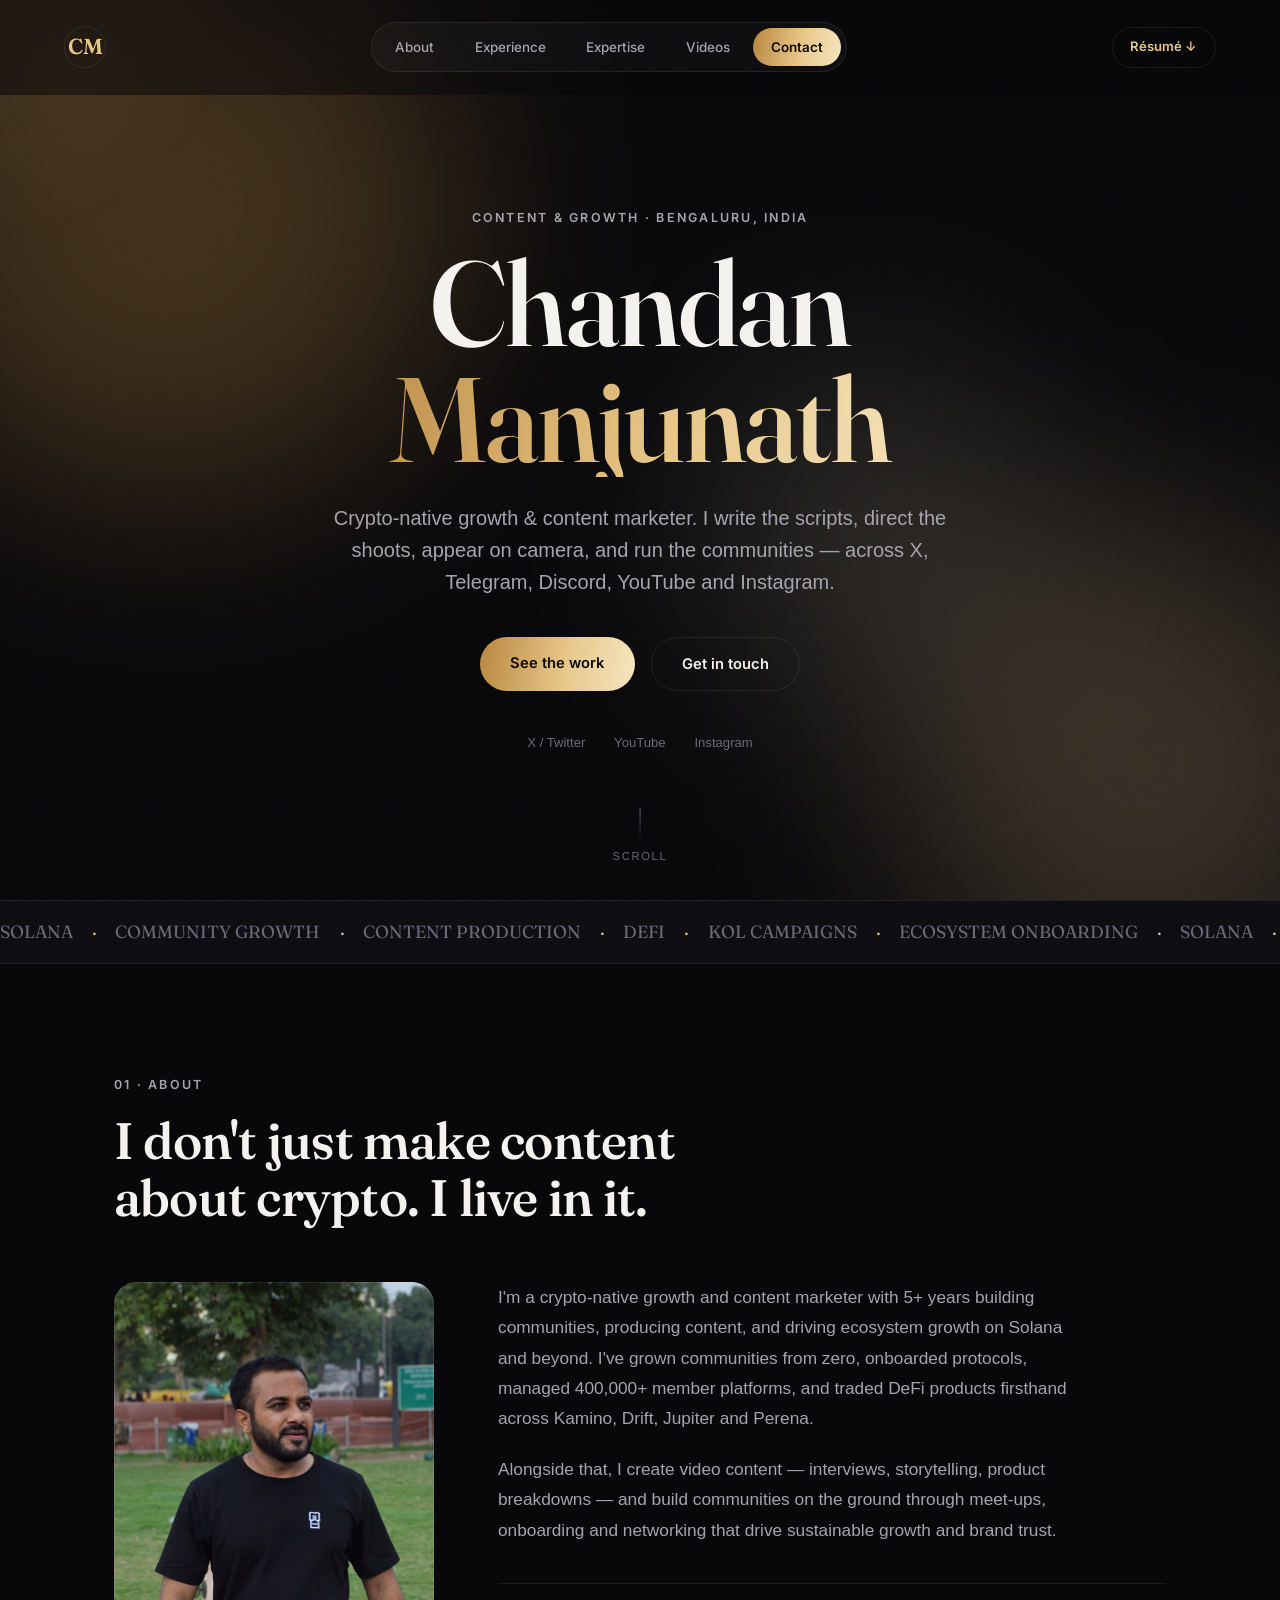
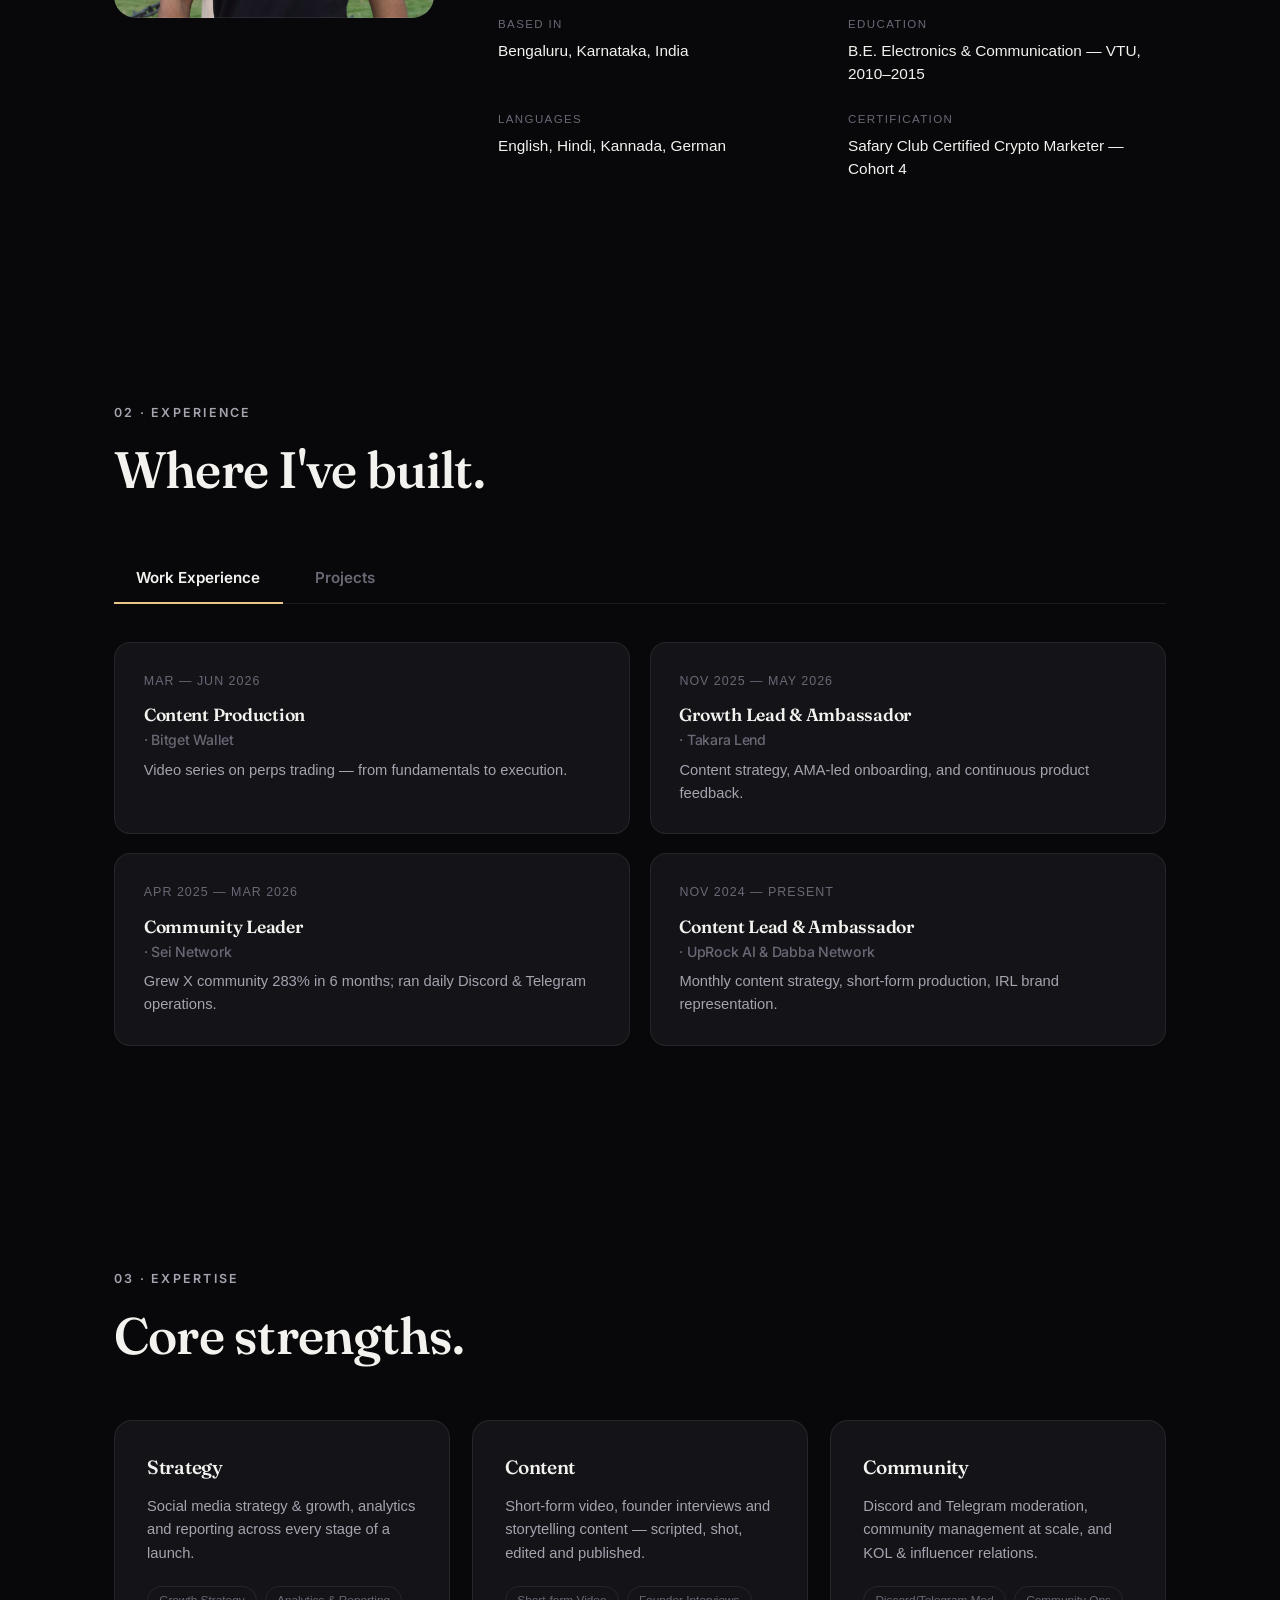
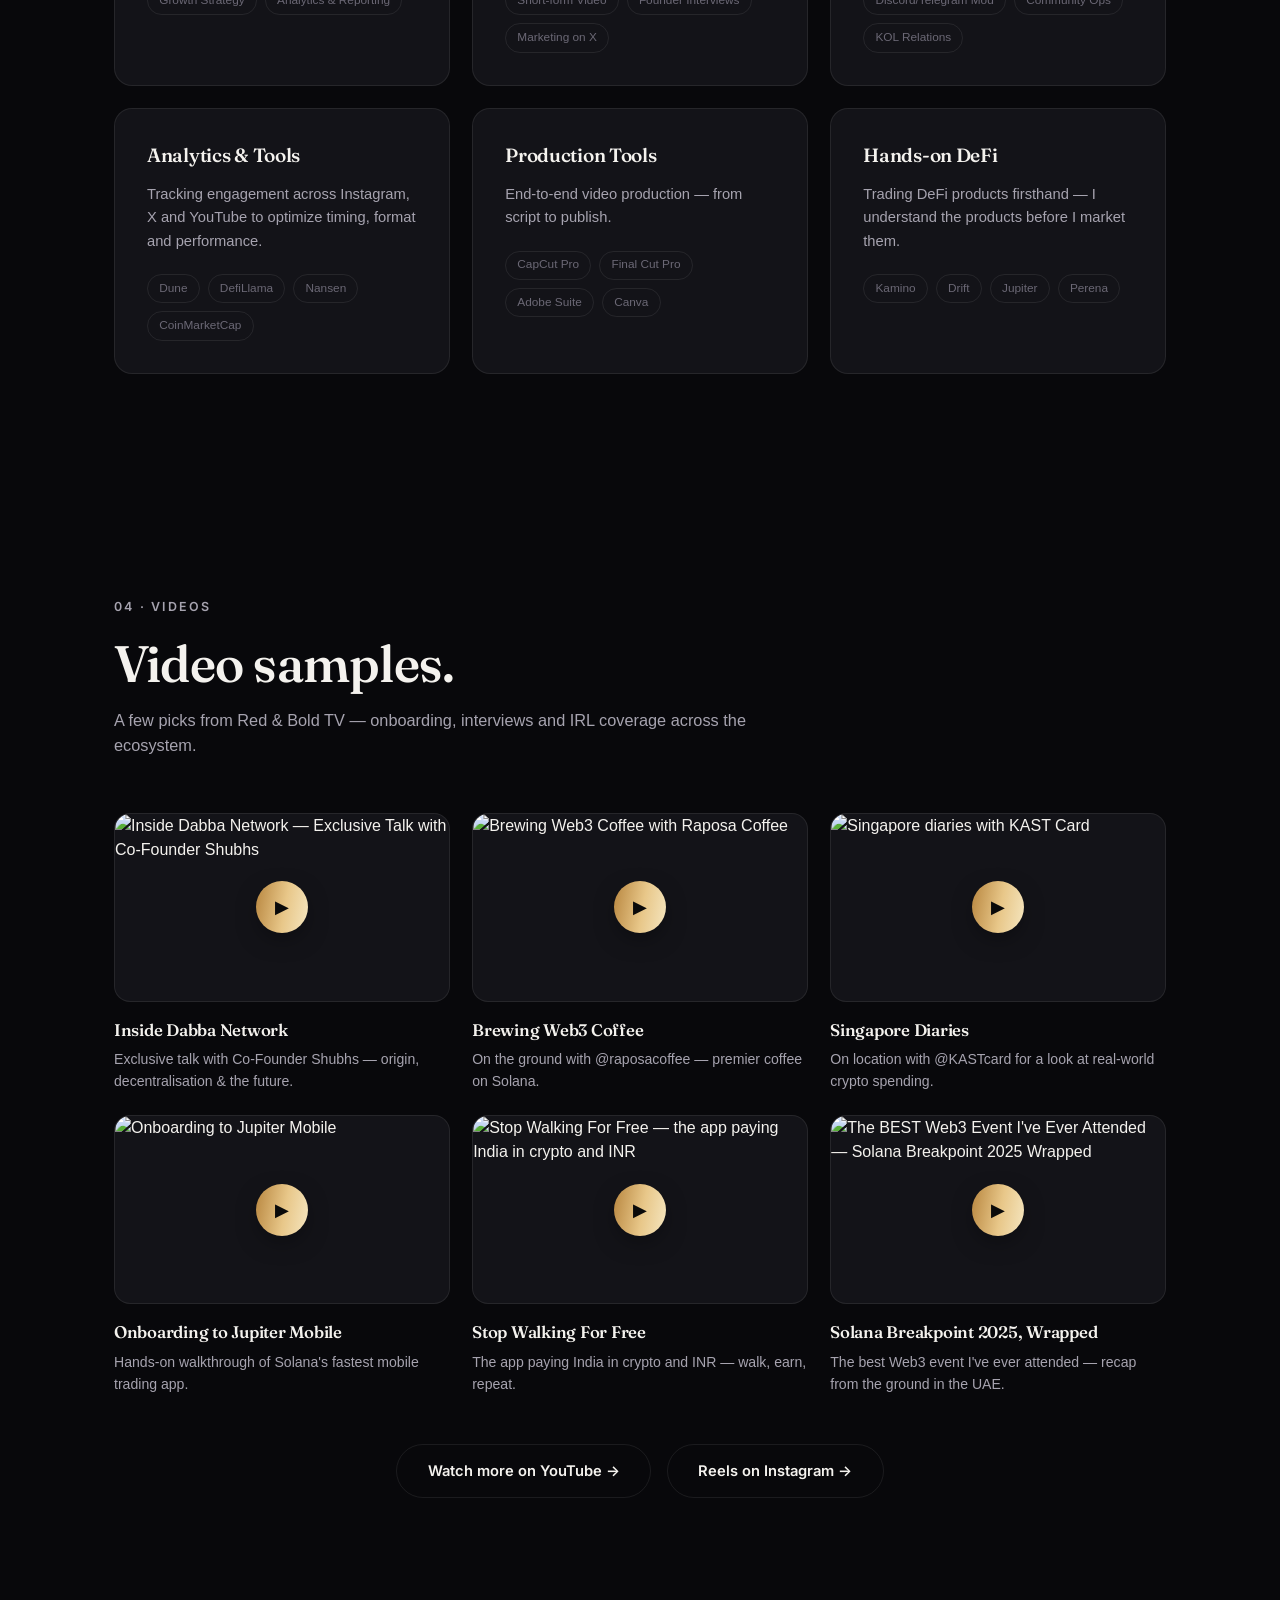
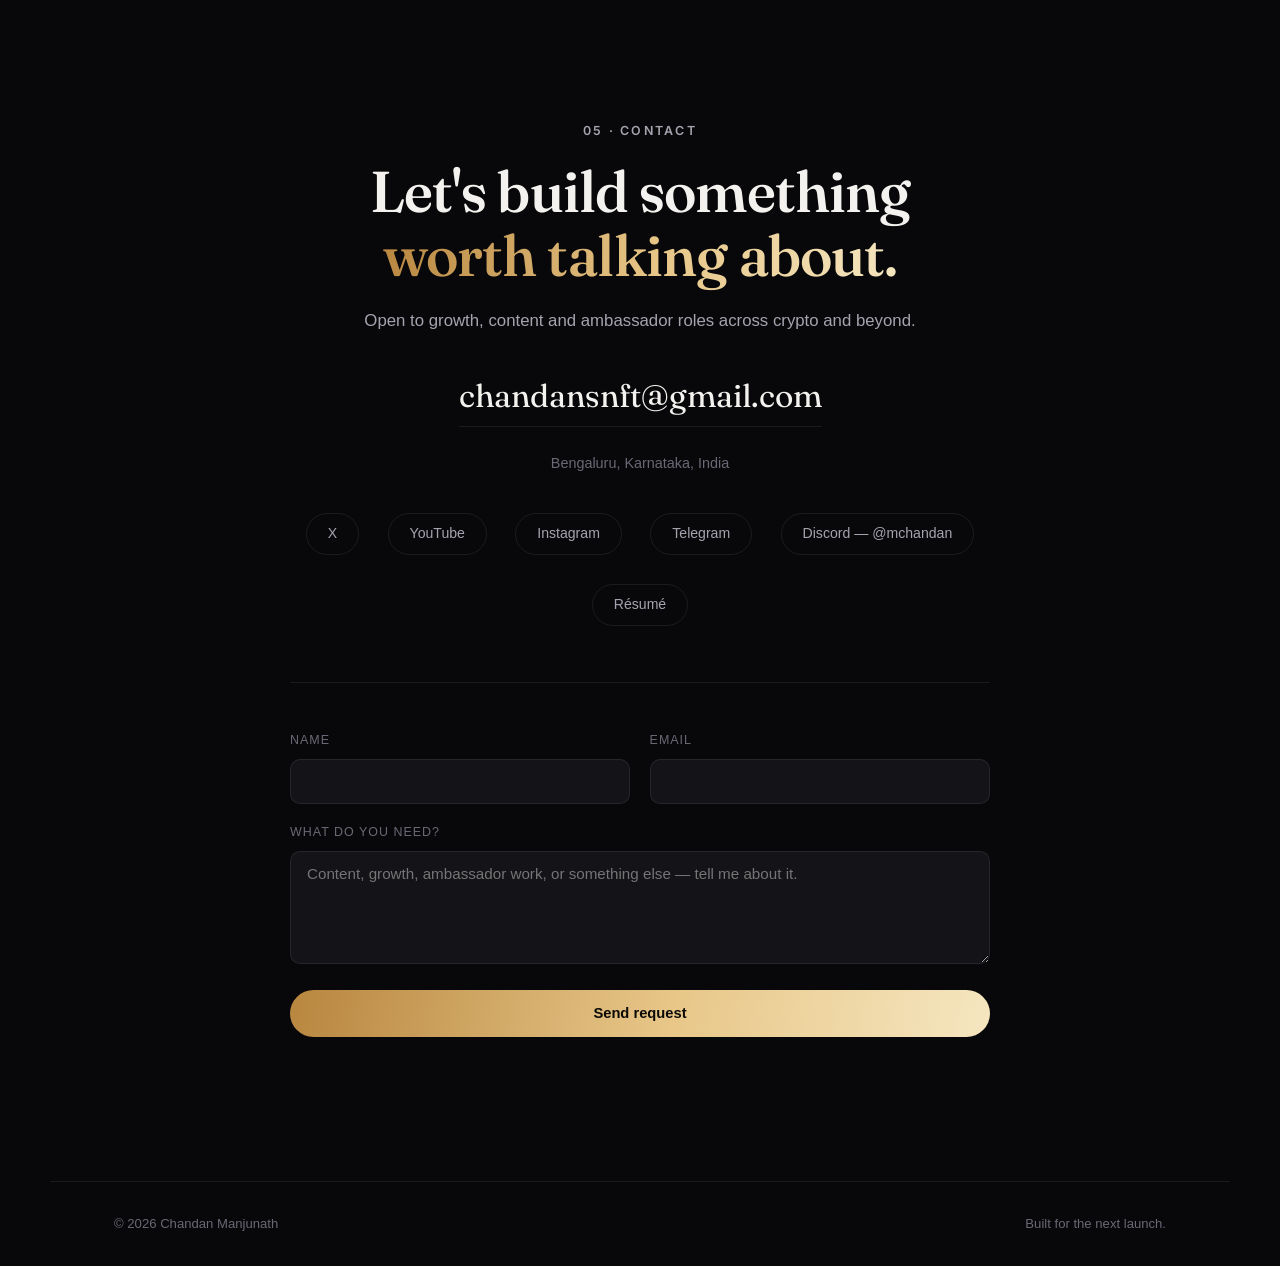
==== index.html @ 48532b6f "Revamp visual identity: luxury gold palette, Fraunces display font, tab-bar nav with scrollspy Co-Au" ====
<!doctype html>
<html lang="en">
<head>
<meta charset="UTF-8" />
<meta name="viewport" content="width=device-width, initial-scale=1.0" />
<title>Chandan Manjunath — Content &amp; Growth</title>
<meta name="description" content="Chandan Manjunath — crypto-native growth &amp; content marketer. Community, content and ecosystem growth across Solana and beyond." />
<link rel="icon" href="data:image/svg+xml,<svg xmlns=%22http://www.w3.org/2000/svg%22 viewBox=%220 0 100 100%22><text y=%22.9em%22 font-size=%2290%22>✦</text></svg>" />
<link rel="preconnect" href="https://fonts.googleapis.com" />
<link rel="preconnect" href="https://fonts.gstatic.com" crossorigin />
<link rel="stylesheet" href="https://fonts.googleapis.com/css2?family=Fraunces:ital,opsz,wght@0,9..144,300..700;1,9..144,400..600&family=Inter:wght@400;500;600;700&display=swap" />
<link rel="stylesheet" href="css/style.css" />
</head>
<body>

<div class="noise"></div>
<div class="cursor-glow" id="cursorGlow"></div>

<header class="nav" id="nav">
  <a href="#top" class="nav__mark">CM</a>
  <nav class="nav__tabs" id="navTabs" role="tablist" aria-label="Section navigation">
    <a href="#about" class="nav__tab">About</a>
    <a href="#experience" class="nav__tab">Experience</a>
    <a href="#expertise" class="nav__tab">Expertise</a>
    <a href="#videos" class="nav__tab">Videos</a>
    <a href="#contact" class="nav__tab">Contact</a>
  </nav>
  <a href="assets/Chandan_Manjunath_CV.pdf" class="nav__cta" download>Résumé ↓</a>
  <button class="nav__burger" id="burger" aria-label="Toggle menu"><span></span><span></span><span></span></button>
</header>

<div class="mobile-menu" id="mobileMenu">
  <a href="#about">About</a>
  <a href="#experience">Experience</a>
  <a href="#expertise">Expertise</a>
  <a href="#videos">Videos</a>
  <a href="#contact">Contact</a>
  <a href="assets/Chandan_Manjunath_CV.pdf" download>Download Résumé</a>
</div>

<main id="top">

  <!-- HERO -->
  <section class="hero">
    <div class="hero__bg" aria-hidden="true">
      <div class="blob blob--1"></div>
      <div class="blob blob--2"></div>
      <div class="blob blob--3"></div>
    </div>
    <div class="hero__inner">
      <p class="eyebrow reveal">Content &amp; Growth · Bengaluru, India</p>
      <h1 class="hero__title">
        <span class="reveal reveal--1">Chandan</span>
        <span class="reveal reveal--2 grad-text">Manjunath</span>
      </h1>
      <p class="hero__sub reveal reveal--3">
        Crypto-native growth &amp; content marketer. I write the scripts, direct the shoots,
        appear on camera, and run the communities — across X, Telegram, Discord, YouTube and Instagram.
      </p>
      <div class="hero__cta reveal reveal--4">
        <a href="#videos" class="btn btn--primary">See the work</a>
        <a href="#contact" class="btn btn--ghost">Get in touch</a>
      </div>
      <div class="hero__socials reveal reveal--4">
        <a href="https://x.com/AmTheChandan" target="_blank" rel="noopener">X / Twitter</a>
        <a href="https://www.youtube.com/@redandbold" target="_blank" rel="noopener">YouTube</a>
        <a href="https://www.instagram.com/redboldtv/" target="_blank" rel="noopener">Instagram</a>
      </div>
    </div>
    <div class="hero__scroll" aria-hidden="true"><span></span>Scroll</div>
  </section>

  <!-- MARQUEE -->
  <div class="marquee">
    <div class="marquee__track">
      <span>SOLANA</span><span>·</span><span>COMMUNITY GROWTH</span><span>·</span><span>CONTENT PRODUCTION</span><span>·</span>
      <span>DEFI</span><span>·</span><span>KOL CAMPAIGNS</span><span>·</span><span>ECOSYSTEM ONBOARDING</span><span>·</span>
      <span>SOLANA</span><span>·</span><span>COMMUNITY GROWTH</span><span>·</span><span>CONTENT PRODUCTION</span><span>·</span>
      <span>DEFI</span><span>·</span><span>KOL CAMPAIGNS</span><span>·</span><span>ECOSYSTEM ONBOARDING</span><span>·</span>
    </div>
  </div>

  <!-- ABOUT -->
  <section class="section about" id="about">
    <div class="section__head">
      <p class="eyebrow reveal">01 · About</p>
      <h2 class="reveal">I don't just make content<br>about crypto. I live in it.</h2>
    </div>
    <div class="about__grid">
      <div class="about__photo reveal">
        <img src="assets/img/headshot.jpg" alt="Chandan Manjunath" />
        <div class="about__photo-frame"></div>
      </div>
      <div class="about__copy reveal">
        <p>
          I'm a crypto-native growth and content marketer with 5+ years building communities,
          producing content, and driving ecosystem growth on Solana and beyond. I've grown
          communities from zero, onboarded protocols, managed 400,000+ member platforms, and
          traded DeFi products firsthand across Kamino, Drift, Jupiter and Perena.
        </p>
        <p>
          Alongside that, I create video content — interviews, storytelling, product breakdowns —
          and build communities on the ground through meet-ups, onboarding and networking that
          drive sustainable growth and brand trust.
        </p>
        <div class="about__facts">
          <div class="fact">
            <span class="fact__label">Based in</span>
            <span class="fact__value">Bengaluru, Karnataka, India</span>
          </div>
          <div class="fact">
            <span class="fact__label">Education</span>
            <span class="fact__value">B.E. Electronics &amp; Communication — VTU, 2010–2015</span>
          </div>
          <div class="fact">
            <span class="fact__label">Languages</span>
            <span class="fact__value">English, Hindi, Kannada, German</span>
          </div>
          <div class="fact">
            <span class="fact__label">Certification</span>
            <span class="fact__value">Safary Club Certified Crypto Marketer — Cohort 4</span>
          </div>
        </div>
      </div>
    </div>
  </section>

  <!-- EXPERIENCE -->
  <section class="section experience" id="experience">
    <div class="section__head">
      <p class="eyebrow reveal">02 · Experience</p>
      <h2 class="reveal">Where I've built.</h2>
    </div>

    <div class="tabs reveal">
      <div class="tabs__nav" role="tablist">
        <button class="tabs__btn is-active" role="tab" aria-selected="true" data-tab="work">Work Experience</button>
        <button class="tabs__btn" role="tab" aria-selected="false" data-tab="projects">Projects</button>
      </div>

      <div class="tabs__panel is-active" data-panel="work">
        <div class="wx-grid">
          <article class="wx-card">
            <div class="wx-card__date">Mar — Jun 2026</div>
            <h3>Content Production <span>· Bitget Wallet</span></h3>
            <p>Video series on perps trading — from fundamentals to execution.</p>
          </article>
          <article class="wx-card">
            <div class="wx-card__date">Nov 2025 — May 2026</div>
            <h3>Growth Lead &amp; Ambassador <span>· Takara Lend</span></h3>
            <p>Content strategy, AMA-led onboarding, and continuous product feedback.</p>
          </article>
          <article class="wx-card">
            <div class="wx-card__date">Apr 2025 — Mar 2026</div>
            <h3>Community Leader <span>· Sei Network</span></h3>
            <p>Grew X community 283% in 6 months; ran daily Discord &amp; Telegram operations.</p>
          </article>
          <article class="wx-card">
            <div class="wx-card__date">Nov 2024 — Present</div>
            <h3>Content Lead &amp; Ambassador <span>· UpRock AI &amp; Dabba Network</span></h3>
            <p>Monthly content strategy, short-form production, IRL brand representation.</p>
          </article>
        </div>
      </div>

      <div class="tabs__panel" data-panel="projects">
        <div class="proj-grid">
          <article class="proj-card">
            <h3>MonkeDAO</h3>
            <p>Ambassador — community meet-ups &amp; network growth.</p>
          </article>
          <article class="proj-card">
            <h3>AllDomains</h3>
            <p>Content Creator — onboarding &amp; product videos.</p>
          </article>
          <article class="proj-card">
            <h3>Solflare</h3>
            <p>Guardian &amp; Beta Tester — wallet testing &amp; feedback.</p>
          </article>
          <article class="proj-card">
            <h3>Jupiter Uplink</h3>
            <p>Content Creator — onboarding &amp; explainer content.</p>
          </article>
          <article class="proj-card">
            <h3>Wolfswap</h3>
            <p>Growth &amp; Marketing.</p>
          </article>
          <article class="proj-card">
            <h3>The Chads</h3>
            <p>Research &amp; Media.</p>
          </article>
        </div>
      </div>
    </div>
  </section>

  <!-- EXPERTISE -->
  <section class="section expertise" id="expertise">
    <div class="section__head">
      <p class="eyebrow reveal">03 · Expertise</p>
      <h2 class="reveal">Core strengths.</h2>
    </div>
    <div class="expertise__grid">
      <div class="exp-card reveal">
        <h3>Strategy</h3>
        <p>Social media strategy &amp; growth, analytics and reporting across every stage of a launch.</p>
        <div class="tag-row"><span>Growth Strategy</span><span>Analytics &amp; Reporting</span></div>
      </div>
      <div class="exp-card reveal">
        <h3>Content</h3>
        <p>Short-form video, founder interviews and storytelling content — scripted, shot, edited and published.</p>
        <div class="tag-row"><span>Short-form Video</span><span>Founder Interviews</span><span>Marketing on X</span></div>
      </div>
      <div class="exp-card reveal">
        <h3>Community</h3>
        <p>Discord and Telegram moderation, community management at scale, and KOL &amp; influencer relations.</p>
        <div class="tag-row"><span>Discord/Telegram Mod</span><span>Community Ops</span><span>KOL Relations</span></div>
      </div>
      <div class="exp-card reveal">
        <h3>Analytics &amp; Tools</h3>
        <p>Tracking engagement across Instagram, X and YouTube to optimize timing, format and performance.</p>
        <div class="tag-row"><span>Dune</span><span>DefiLlama</span><span>Nansen</span><span>CoinMarketCap</span></div>
      </div>
      <div class="exp-card reveal">
        <h3>Production Tools</h3>
        <p>End-to-end video production — from script to publish.</p>
        <div class="tag-row"><span>CapCut Pro</span><span>Final Cut Pro</span><span>Adobe Suite</span><span>Canva</span></div>
      </div>
      <div class="exp-card reveal">
        <h3>Hands-on DeFi</h3>
        <p>Trading DeFi products firsthand — I understand the products before I market them.</p>
        <div class="tag-row"><span>Kamino</span><span>Drift</span><span>Jupiter</span><span>Perena</span></div>
      </div>
    </div>
  </section>

  <!-- VIDEOS -->
  <section class="section videos" id="videos">
    <div class="section__head">
      <p class="eyebrow reveal">04 · Videos</p>
      <h2 class="reveal">Video samples.</h2>
      <p class="section__sub reveal">A few picks from Red &amp; Bold TV — onboarding, interviews and IRL coverage across the ecosystem.</p>
    </div>

    <div class="video-grid">
      <div class="video-card reveal" data-yt="e2eHtDCoY50">
        <div class="video-card__thumb">
          <img loading="lazy" src="https://img.youtube.com/vi/e2eHtDCoY50/hqdefault.jpg" alt="Inside Dabba Network — Exclusive Talk with Co-Founder Shubhs" />
          <span class="video-card__play">▶</span>
        </div>
        <h3>Inside Dabba Network</h3>
        <p>Exclusive talk with Co-Founder Shubhs — origin, decentralisation &amp; the future.</p>
      </div>

      <div class="video-card reveal" data-yt="d0KaP26-RUY">
        <div class="video-card__thumb">
          <img loading="lazy" src="https://img.youtube.com/vi/d0KaP26-RUY/hqdefault.jpg" alt="Brewing Web3 Coffee with Raposa Coffee" />
          <span class="video-card__play">▶</span>
        </div>
        <h3>Brewing Web3 Coffee</h3>
        <p>On the ground with @raposacoffee — premier coffee on Solana.</p>
      </div>

      <div class="video-card reveal" data-yt="6QL3csLognY">
        <div class="video-card__thumb">
          <img loading="lazy" src="https://img.youtube.com/vi/6QL3csLognY/hqdefault.jpg" alt="Singapore diaries with KAST Card" />
          <span class="video-card__play">▶</span>
        </div>
        <h3>Singapore Diaries</h3>
        <p>On location with @KASTcard for a look at real-world crypto spending.</p>
      </div>

      <div class="video-card reveal" data-yt="9c0hPYX3RvE">
        <div class="video-card__thumb">
          <img loading="lazy" src="https://img.youtube.com/vi/9c0hPYX3RvE/hqdefault.jpg" alt="Onboarding to Jupiter Mobile" />
          <span class="video-card__play">▶</span>
        </div>
        <h3>Onboarding to Jupiter Mobile</h3>
        <p>Hands-on walkthrough of Solana's fastest mobile trading app.</p>
      </div>

      <div class="video-card reveal" data-yt="H9_UUrFwVRY">
        <div class="video-card__thumb">
          <img loading="lazy" src="https://img.youtube.com/vi/H9_UUrFwVRY/hqdefault.jpg" alt="Stop Walking For Free — the app paying India in crypto and INR" />
          <span class="video-card__play">▶</span>
        </div>
        <h3>Stop Walking For Free</h3>
        <p>The app paying India in crypto and INR — walk, earn, repeat.</p>
      </div>

      <div class="video-card reveal" data-yt="0l2l3vPPEnU">
        <div class="video-card__thumb">
          <img loading="lazy" src="https://img.youtube.com/vi/0l2l3vPPEnU/hqdefault.jpg" alt="The BEST Web3 Event I've Ever Attended — Solana Breakpoint 2025 Wrapped" />
          <span class="video-card__play">▶</span>
        </div>
        <h3>Solana Breakpoint 2025, Wrapped</h3>
        <p>The best Web3 event I've ever attended — recap from the ground in the UAE.</p>
      </div>
    </div>

    <div class="video-more reveal">
      <a href="https://www.youtube.com/@redandbold" target="_blank" rel="noopener" class="btn btn--ghost">Watch more on YouTube →</a>
      <a href="https://www.instagram.com/redboldtv/" target="_blank" rel="noopener" class="btn btn--ghost">Reels on Instagram →</a>
    </div>
  </section>

  <!-- CONTACT -->
  <section class="section contact" id="contact">
    <div class="contact__inner">
      <p class="eyebrow reveal">05 · Contact</p>
      <h2 class="reveal">Let's build something<br><span class="grad-text">worth talking about.</span></h2>
      <p class="contact__sub reveal">Open to growth, content and ambassador roles across crypto and beyond.</p>
      <a href="mailto:chandansnft@gmail.com" class="contact__email reveal">chandansnft@gmail.com</a>
      <div class="contact__meta reveal">
        <span>Bengaluru, Karnataka, India</span>
      </div>
      <div class="contact__socials reveal">
        <a href="https://x.com/AmTheChandan" target="_blank" rel="noopener">X</a>
        <a href="https://www.youtube.com/@redandbold" target="_blank" rel="noopener">YouTube</a>
        <a href="https://www.instagram.com/redboldtv/" target="_blank" rel="noopener">Instagram</a>
        <a href="https://t.me/chandansgram" target="_blank" rel="noopener">Telegram</a>
        <span class="contact__discord">Discord — @mchandan</span>
        <a href="assets/Chandan_Manjunath_CV.pdf" download>Résumé</a>
      </div>

      <form class="contact-form reveal" id="contactForm" action="https://formspree.io/f/mgogjaak" method="POST">
        <div class="contact-form__row">
          <div class="field">
            <label for="cf-name">Name</label>
            <input type="text" id="cf-name" name="name" required autocomplete="name" />
          </div>
          <div class="field">
            <label for="cf-email">Email</label>
            <input type="email" id="cf-email" name="email" required autocomplete="email" />
          </div>
        </div>
        <div class="field">
          <label for="cf-message">What do you need?</label>
          <textarea id="cf-message" name="message" rows="5" required placeholder="Content, growth, ambassador work, or something else — tell me about it."></textarea>
        </div>
        <input type="text" name="_gotcha" class="field--hp" tabindex="-1" autocomplete="off" />
        <button type="submit" class="btn btn--primary contact-form__submit">Send request</button>
        <p class="contact-form__status" id="cfStatus" role="status" aria-live="polite"></p>
      </form>
    </div>
  </section>

</main>

<footer class="footer">
  <span>© <span id="year"></span> Chandan Manjunath</span>
  <span>Built for the next launch.</span>
</footer>

<script src="js/main.js"></script>
</body>
</html>
---- css/style.css ----
/* ============ Tokens ============ */
:root{
  --bg: #08080b;
  --bg-soft: #0e0e13;
  --card: #131318;
  --card-border: rgba(255,255,255,0.08);
  --text: #f4f2ee;
  --text-dim: #a6a3af;
  --text-faint: #6b6875;

  --grad-1: #b8863f;
  --grad-2: #e8c789;
  --grad-3: #f5e6c0;
  --grad: linear-gradient(100deg, var(--grad-1) 0%, var(--grad-2) 55%, var(--grad-3) 100%);

  --accent: #d4af6a;

  --font-display: 'Fraunces', Georgia, 'Times New Roman', serif;
  --font-sans: 'Inter', -apple-system, BlinkMacSystemFont, 'Segoe UI', sans-serif;

  --container: 1180px;
  --edge: clamp(1.5rem, 5vw, 4rem);
}

@font-face{
  font-family:'Inter';
  src: local('Inter');
}

*, *::before, *::after{ box-sizing: border-box; }
html{ scroll-behavior: smooth; }
body{
  margin:0;
  background: var(--bg);
  color: var(--text);
  font-family: var(--font-sans);
  font-size: 16px;
  line-height: 1.5;
  -webkit-font-smoothing: antialiased;
  overflow-x: hidden;
}
img{ max-width:100%; display:block; }
a{ color: inherit; text-decoration:none; }
h1,h2,h3{ font-family: var(--font-display); font-weight: 560; margin: 0; letter-spacing: -0.015em; font-optical-sizing: auto; }
p{ margin: 0; }
ul{ margin:0; padding:0; list-style:none; }

.grad-text{
  background: var(--grad);
  -webkit-background-clip: text;
  background-clip: text;
  color: transparent;
}

/* film grain overlay */
.noise{
  position: fixed; inset: 0; z-index: 200; pointer-events:none;
  opacity: 0.035;
  background-image: url("data:image/svg+xml,%3Csvg xmlns='http://www.w3.org/2000/svg' width='120' height='120'%3E%3Cfilter id='n'%3E%3CfeTurbulence type='fractalNoise' baseFrequency='0.9' numOctaves='2' stitchTiles='stitch'/%3E%3C/filter%3E%3Crect width='100%25' height='100%25' filter='url(%23n)'/%3E%3C/svg%3E");
  mix-blend-mode: overlay;
}

.cursor-glow{
  position: fixed; width: 480px; height: 480px; border-radius: 50%;
  background: radial-gradient(circle, rgba(212,175,106,0.12), transparent 70%);
  pointer-events: none; z-index: 1; left:0; top:0;
  transform: translate(-50%,-50%);
  transition: opacity .3s;
  display:none;
}
@media (hover:hover){ .cursor-glow{ display:block; } }

/* ============ Nav ============ */
.nav{
  position: fixed; top:0; left:0; right:0; z-index: 100;
  display:flex; align-items:center; justify-content:space-between;
  padding: 1.4rem var(--edge);
  backdrop-filter: blur(14px);
  background: rgba(8,8,11,0.55);
  border-bottom: 1px solid transparent;
  transition: border-color .3s, background .3s;
}
.nav.scrolled{ border-bottom-color: var(--card-border); background: rgba(8,8,11,0.82); }
.nav__mark{
  font-family: var(--font-display); font-size:1.35rem; font-weight:600;
  border: 1px solid var(--card-border); border-radius: 50%;
  width: 42px; height:42px; display:flex; align-items:center; justify-content:center;
  color: var(--grad-2);
}

.nav__tabs{
  display:flex; gap: .25rem; background: rgba(255,255,255,0.03);
  border: 1px solid var(--card-border); border-radius: 100px; padding: .3rem;
}
.nav__tab{
  font-size: .84rem; font-weight: 500; color: var(--text-dim);
  padding: .55rem 1.15rem; border-radius: 100px; transition: color .25s, background .25s;
  white-space: nowrap;
}
.nav__tab:hover{ color: var(--text); }
.nav__tab.is-active{ color: #0c0a06; background: var(--grad); font-weight: 600; }

.nav__cta{
  font-size: .82rem; font-weight:600; padding: .6rem 1.1rem;
  border: 1px solid var(--card-border); border-radius: 100px;
  transition: all .25s; color: var(--grad-2);
}
.nav__cta:hover{ background: var(--grad); color: #0c0a06; border-color: transparent; }

.nav__burger{ display:none; flex-direction:column; gap:5px; background:none; border:none; cursor:pointer; padding: 8px; z-index: 110; }
.nav__burger span{ width: 22px; height:2px; background: var(--text); display:block; transition: all .25s; }

.mobile-menu{
  position: fixed; inset:0; background: var(--bg); z-index: 90;
  display:flex; flex-direction:column; align-items:center; justify-content:center; gap: 2rem;
  transform: translateY(-100%); transition: transform .4s ease;
}
.mobile-menu.open{ transform: translateY(0); }
.mobile-menu a{ font-family: var(--font-display); font-size: 1.8rem; }
.mobile-menu a.is-active{ color: var(--grad-2); }

@media (max-width: 900px){
  .nav__tabs, .nav__cta{ display:none; }
  .nav__burger{ display:flex; }
}

/* ============ Hero ============ */
.hero{
  position: relative; min-height: 100svh; display:flex; flex-direction:column;
  align-items:center; justify-content:center; text-align:center;
  padding: 8rem var(--edge) 4rem;
  overflow: hidden;
}
.hero__bg{ position:absolute; inset:0; z-index:0; }
.blob{ position:absolute; border-radius:50%; filter: blur(110px); opacity:.32; }
.blob--1{ width: 46vw; height: 46vw; background: var(--grad-1); top: -10%; left: -10%; animation: float1 16s ease-in-out infinite; }
.blob--2{ width: 38vw; height: 38vw; background: var(--grad-2); bottom: -12%; right: -8%; opacity:.22; animation: float2 18s ease-in-out infinite; }
.blob--3{ width: 26vw; height: 26vw; background: var(--grad-3); top: 40%; left: 55%; opacity:.16; animation: float1 20s ease-in-out infinite reverse; }
@keyframes float1{ 0%,100%{ transform: translate(0,0); } 50%{ transform: translate(4%, 6%); } }
@keyframes float2{ 0%,100%{ transform: translate(0,0); } 50%{ transform: translate(-5%, -4%); } }

.hero__inner{ position: relative; z-index: 2; max-width: 880px; }
.eyebrow{
  font-size: .78rem; text-transform: uppercase; letter-spacing: .18em;
  color: var(--text-dim); margin-bottom: 1.2rem; font-weight: 600;
}
.hero__title{
  font-size: clamp(3rem, 10vw, 7.5rem); line-height: .96; margin: 0 0 1.6rem;
}
.hero__title span{ display:block; }
.hero__sub{
  font-size: clamp(1rem, 1.6vw, 1.25rem); color: var(--text-dim);
  max-width: 640px; margin: 0 auto 2.4rem; line-height: 1.6;
}
.hero__cta{ display:flex; gap: 1rem; justify-content:center; flex-wrap:wrap; margin-bottom: 2.6rem; }

.btn{ padding: .95rem 1.9rem; border-radius: 100px; font-weight: 600; font-size: .92rem; transition: all .25s; display:inline-block; }
.btn--primary{ background: var(--grad); color: #0c0a06; }
.btn--primary:hover{ transform: translateY(-2px); box-shadow: 0 12px 30px -8px rgba(212,175,106,0.45); }
.btn--ghost{ border: 1px solid var(--card-border); color: var(--text); }
.btn--ghost:hover{ background: rgba(255,255,255,0.06); }

.hero__socials{ display:flex; gap: 1.8rem; justify-content:center; }
.hero__socials a{ font-size: .82rem; color: var(--text-faint); border-bottom: 1px solid transparent; padding-bottom: 2px; transition: all .2s; }
.hero__socials a:hover{ color: var(--text); border-color: var(--text); }

.hero__scroll{
  position:absolute; bottom: 2.2rem; left:50%; transform: translateX(-50%);
  display:flex; flex-direction:column; align-items:center; gap:.5rem;
  font-size: .7rem; letter-spacing:.15em; text-transform:uppercase; color: var(--text-faint);
  z-index:2;
}
.hero__scroll span{ width:1px; height: 32px; background: linear-gradient(var(--text-faint), transparent); animation: scrolldown 1.8s ease-in-out infinite; }
@keyframes scrolldown{ 0%{ opacity:0; transform: scaleY(.3); transform-origin: top; } 50%{ opacity:1; } 100%{ opacity:0; transform: scaleY(1); transform-origin: bottom; } }

/* ============ Marquee ============ */
.marquee{
  border-top: 1px solid var(--card-border); border-bottom: 1px solid var(--card-border);
  padding: 1.1rem 0; overflow:hidden; white-space:nowrap; background: var(--bg-soft);
}
.marquee__track{ display:inline-flex; gap: 1.2rem; animation: marquee 32s linear infinite; }
.marquee__track span{ font-family: var(--font-display); font-size: 1.1rem; color: var(--text-faint); }
.marquee__track span:nth-child(2n){ color: var(--grad-2); }
@keyframes marquee{ from{ transform: translateX(0); } to{ transform: translateX(-50%); } }

/* ============ Sections ============ */
.section{ max-width: var(--container); margin: 0 auto; padding: 7rem var(--edge); }
.section__head{ margin-bottom: 3.5rem; max-width: 700px; }
.section__head h2{ font-size: clamp(2rem, 4.5vw, 3.2rem); line-height: 1.1; }
.section__sub{ color: var(--text-dim); margin-top: 1rem; font-size: 1.02rem; }

/* ============ About ============ */
.about__grid{ display:grid; grid-template-columns: 320px 1fr; gap: 4rem; align-items:start; }
.about__photo{ position: relative; border-radius: 22px; overflow: hidden; isolation: isolate; background: var(--bg-soft); }
.about__photo img{ width:100%; aspect-ratio: 1/1.05; object-fit:cover; display:block; filter: contrast(1.05) saturate(1.08); }
.about__photo::after{
  content:''; position:absolute; inset:0;
  background: linear-gradient(165deg, rgba(184,134,63,0.16), rgba(8,8,11,0) 45%, rgba(245,230,192,0.12));
  mix-blend-mode: soft-light; pointer-events:none;
}
.about__photo::before{
  content:''; position:absolute; inset:0; z-index:2; pointer-events:none;
  box-shadow: inset 0 0 0 1px var(--card-border);
  border-radius: 22px;
}
.about__photo-frame{ position:absolute; inset: 14px -14px -14px 14px; border: 1px solid var(--card-border); border-radius: 22px; z-index:-1; }
.about__copy p{ color: var(--text-dim); font-size: 1.08rem; line-height: 1.75; margin-bottom: 1.3rem; max-width: 62ch; }
.about__facts{ margin-top: 2.4rem; display:grid; grid-template-columns: 1fr 1fr; gap: 1.6rem 2rem; border-top: 1px solid var(--card-border); padding-top: 2rem; }
.fact{ display:flex; flex-direction:column; gap:.35rem; }
.fact__label{ font-size:.72rem; text-transform:uppercase; letter-spacing:.12em; color: var(--text-faint); }
.fact__value{ font-size: .96rem; color: var(--text); }

@media (max-width: 820px){
  .about__grid{ grid-template-columns: 1fr; }
  .about__photo{ max-width: 260px; }
  .about__facts{ grid-template-columns: 1fr; }
}

/* ============ Experience / Tabs ============ */
.tabs__nav{ display:flex; gap: .6rem; margin-bottom: 2.4rem; border-bottom: 1px solid var(--card-border); }
.tabs__btn{
  background:none; border:none; color: var(--text-faint); font-family: var(--font-sans);
  font-size: .95rem; font-weight: 600; padding: .9rem 1.4rem; cursor:pointer;
  border-bottom: 2px solid transparent; margin-bottom: -1px; transition: color .2s, border-color .2s;
}
.tabs__btn:hover{ color: var(--text-dim); }
.tabs__btn.is-active{ color: var(--text); border-bottom-color: var(--grad-2); }
.tabs__panel{ display:none; }
.tabs__panel.is-active{ display:block; animation: fadeIn .4s ease; }
@keyframes fadeIn{ from{ opacity:0; transform: translateY(8px); } to{ opacity:1; transform: translateY(0); } }

.wx-grid{ display:grid; grid-template-columns: 1fr 1fr; gap: 1.2rem; }
.wx-card{
  background: var(--card); border: 1px solid var(--card-border); border-radius: 16px;
  padding: 1.8rem; transition: transform .3s, border-color .3s;
}
.wx-card:hover{ transform: translateY(-3px); border-color: rgba(212,175,106,0.4); }
.wx-card__date{ font-size: .78rem; color: var(--text-faint); text-transform: uppercase; letter-spacing: .08em; margin-bottom: .8rem; }
.wx-card h3{ font-size: 1.1rem; font-weight: 600; margin-bottom: .6rem; line-height:1.35; }
.wx-card h3 span{ font-family: var(--font-sans); font-weight: 500; color: var(--text-faint); font-size: .88rem; display:block; margin-top:.2rem; }
.wx-card p{ color: var(--text-dim); font-size: .92rem; line-height: 1.55; }

.proj-grid{ display:grid; grid-template-columns: repeat(3, 1fr); gap: 1.1rem; }
.proj-card{
  border: 1px solid var(--card-border); border-radius: 14px; padding: 1.5rem;
  transition: transform .3s, border-color .3s;
}
.proj-card:hover{ transform: translateY(-3px); border-color: rgba(212,175,106,0.4); }
.proj-card h3{ font-size: 1rem; font-weight: 600; margin-bottom: .5rem; }
.proj-card p{ color: var(--text-dim); font-size: .86rem; line-height: 1.5; }

@media (max-width: 700px){
  .wx-grid{ grid-template-columns: 1fr; }
  .proj-grid{ grid-template-columns: 1fr 1fr; }
}
@media (max-width: 480px){
  .proj-grid{ grid-template-columns: 1fr; }
  .tabs__btn{ padding: .9rem 1rem; font-size: .88rem; }
}

/* ============ Expertise ============ */
.expertise__grid{ display:grid; grid-template-columns: repeat(3, 1fr); gap: 1.4rem; }
.exp-card{
  background: var(--card); border: 1px solid var(--card-border); border-radius: 18px;
  padding: 2rem; transition: transform .3s, border-color .3s;
}
.exp-card:hover{ transform: translateY(-4px); border-color: rgba(212,175,106,0.4); }
.exp-card h3{ font-size: 1.2rem; margin-bottom: .8rem; }
.exp-card p{ color: var(--text-dim); font-size: .92rem; line-height: 1.6; margin-bottom: 1.3rem; min-height: 3.2em; }
.tag-row{ display:flex; flex-wrap:wrap; gap: .5rem; }
.tag-row span{ font-size: .74rem; color: var(--text-faint); border: 1px solid var(--card-border); border-radius: 100px; padding: .3rem .7rem; }

@media (max-width: 900px){ .expertise__grid{ grid-template-columns: 1fr 1fr; } }
@media (max-width: 600px){ .expertise__grid{ grid-template-columns: 1fr; } }

/* ============ Videos ============ */
.video-grid{ display:grid; grid-template-columns: repeat(3, 1fr); gap: 1.4rem; }
.video-card{ cursor:pointer; }
.video-card__thumb{
  position:relative; border-radius: 16px; overflow:hidden; aspect-ratio: 16/9;
  background: var(--card); border: 1px solid var(--card-border); margin-bottom: 1rem;
}
.video-card__thumb img{ width:100%; height:100%; object-fit:cover; transition: transform .4s; }
.video-card:hover .video-card__thumb img{ transform: scale(1.06); }
.video-card__play{
  position:absolute; inset:0; margin:auto; width:52px; height:52px; border-radius:50%;
  background: var(--grad); color:#0a0a0a; display:flex; align-items:center; justify-content:center;
  font-size: 1.1rem; box-shadow: 0 8px 24px -6px rgba(0,0,0,0.5);
}
.video-card__thumb iframe{ position:absolute; inset:0; width:100%; height:100%; border:0; }
.video-card h3{ font-size: 1.05rem; margin-bottom: .4rem; }
.video-card p{ color: var(--text-dim); font-size: .88rem; line-height: 1.55; }

.video-more{ display:flex; gap: 1rem; justify-content:center; margin-top: 3rem; flex-wrap:wrap; }

@media (max-width: 900px){ .video-grid{ grid-template-columns: 1fr 1fr; } }
@media (max-width: 600px){ .video-grid{ grid-template-columns: 1fr; } }

/* ============ Contact ============ */
.contact{ text-align:center; }
.contact__inner{ max-width: 700px; margin: 0 auto; }
.contact h2{ font-size: clamp(2.2rem, 5vw, 3.6rem); line-height: 1.12; margin-bottom: 1.2rem; }
.contact__sub{ color: var(--text-dim); font-size: 1.05rem; margin-bottom: 2.4rem; }
.contact__email{ font-family: var(--font-display); font-size: clamp(1.4rem, 3.4vw, 2rem); display:inline-block; border-bottom: 1px solid var(--card-border); padding-bottom: .4rem; margin-bottom: 1.6rem; transition: border-color .2s; }
.contact__email:hover{ border-color: var(--accent); }
.contact__meta{ display:flex; gap: 1.6rem; justify-content:center; color: var(--text-faint); font-size: .9rem; margin-bottom: 2.4rem; flex-wrap:wrap; }
.contact__socials{ display:flex; gap: 1.8rem; justify-content:center; flex-wrap:wrap; }
.contact__socials a, .contact__discord{ font-size: .88rem; color: var(--text-dim); border: 1px solid var(--card-border); border-radius: 100px; padding: .6rem 1.3rem; transition: all .2s; }
.contact__socials a:hover{ background: var(--text); color: var(--bg); border-color: var(--text); }

.contact-form{ margin-top: 3.5rem; text-align:left; border-top: 1px solid var(--card-border); padding-top: 3rem; }
.contact-form__row{ display:grid; grid-template-columns: 1fr 1fr; gap: 1.2rem; }
.field{ margin-bottom: 1.2rem; }
.field label{ display:block; font-size: .78rem; text-transform:uppercase; letter-spacing:.08em; color: var(--text-faint); margin-bottom: .6rem; }
.field input, .field textarea{
  width:100%; background: var(--card); border: 1px solid var(--card-border); border-radius: 10px;
  padding: .8rem 1rem; color: var(--text); font-family: var(--font-sans); font-size: .95rem;
  transition: border-color .2s; resize: vertical;
}
.field input:focus, .field textarea:focus{ outline:none; border-color: var(--accent); }
.field--hp{ position:absolute; left:-9999px; width:1px; height:1px; opacity:0; pointer-events:none; }
.contact-form__submit{ border:none; cursor:pointer; width:100%; }
.contact-form__status{ margin-top: 1rem; font-size: .88rem; color: var(--text-dim); min-height: 1.2em; }
.contact-form__status.is-error{ color: #ff6b6b; }
.contact-form__status.is-success{ color: #6bffb0; }

@media (max-width: 560px){
  .contact-form__row{ grid-template-columns: 1fr; }
}

/* ============ Footer ============ */
.footer{
  display:flex; justify-content:space-between; padding: 2rem var(--edge);
  border-top: 1px solid var(--card-border); color: var(--text-faint); font-size: .82rem;
  max-width: var(--container); margin: 0 auto;
}
@media (max-width: 600px){ .footer{ flex-direction:column; gap:.5rem; text-align:center; } }

/* ============ Reveal on scroll ============ */
.reveal{ opacity: 0; transform: translateY(24px); transition: opacity .7s ease, transform .7s ease; }
.reveal.is-visible{ opacity: 1; transform: translateY(0); }
.reveal--1{ transition-delay: .05s; }
.reveal--2{ transition-delay: .12s; }
.reveal--3{ transition-delay: .2s; }
.reveal--4{ transition-delay: .28s; }

@media (prefers-reduced-motion: reduce){
  *{ animation: none !important; transition: none !important; }
  .reveal{ opacity:1; transform:none; }
}
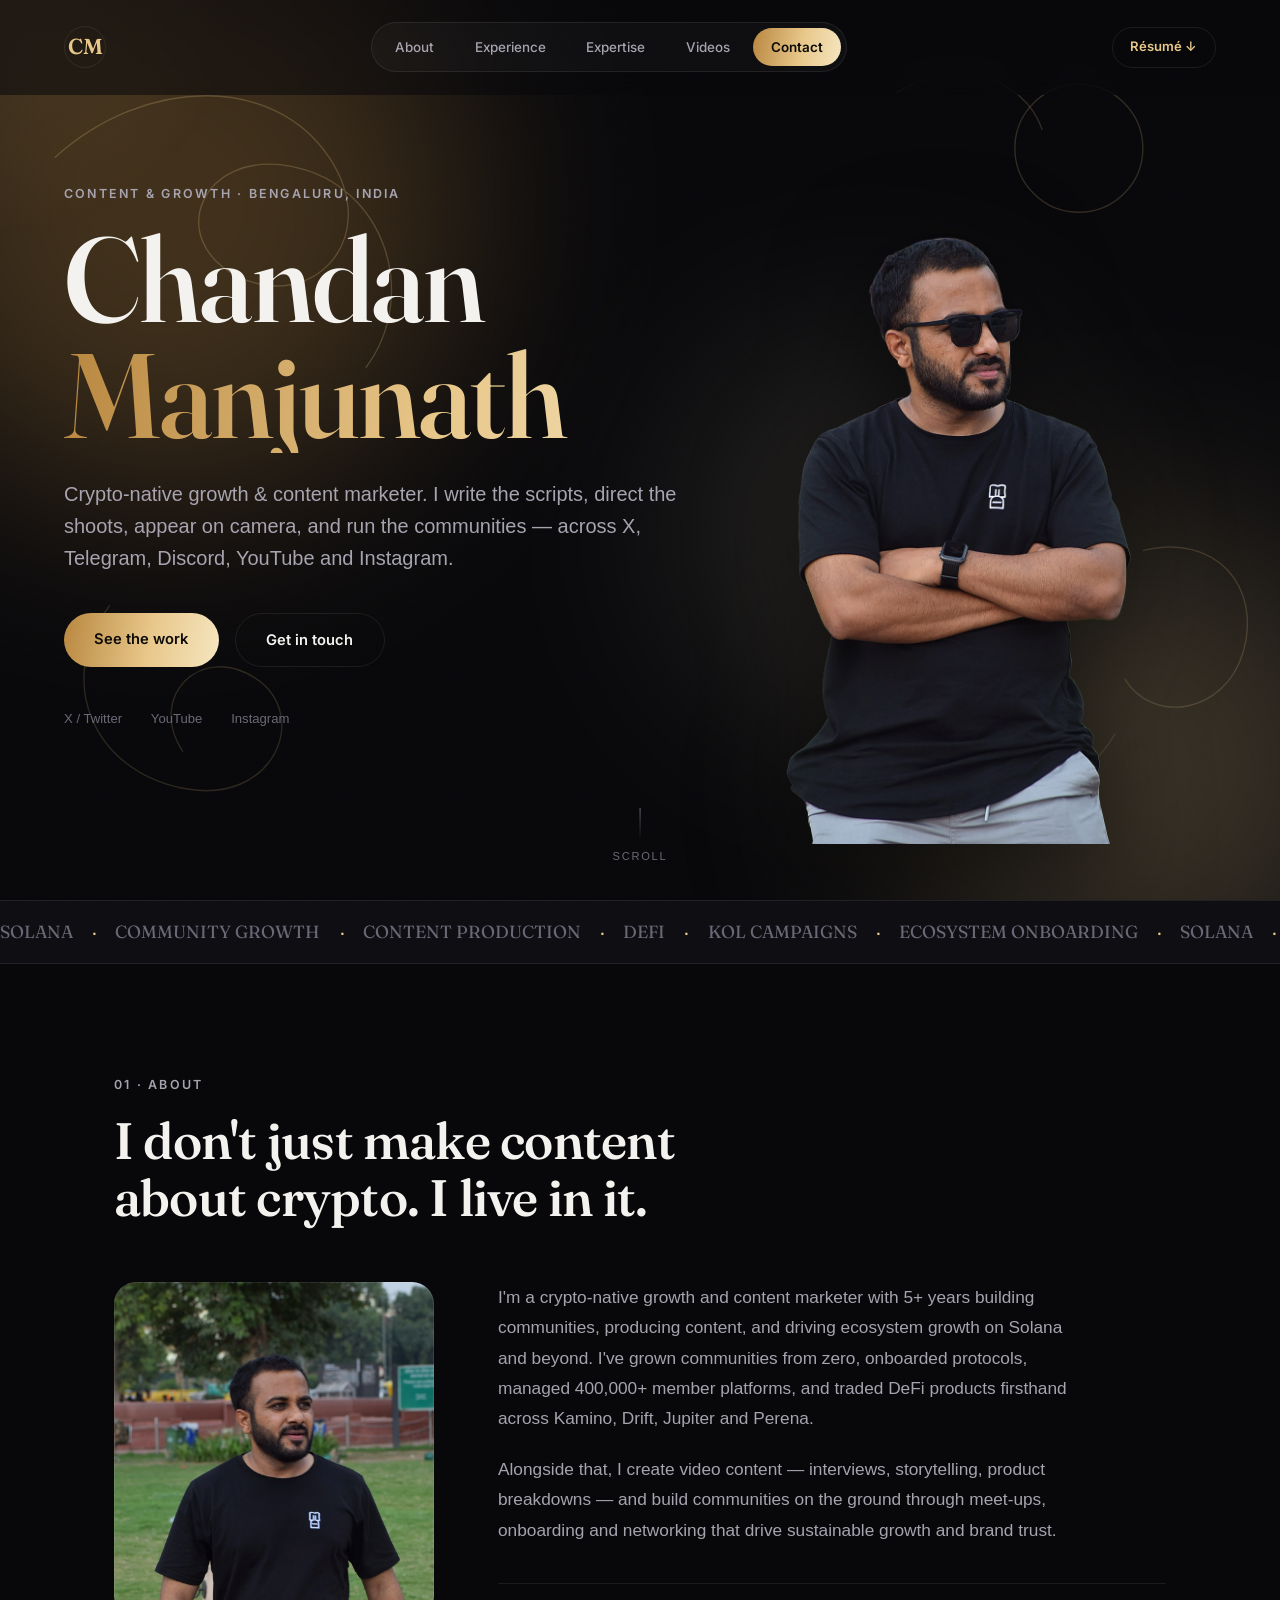
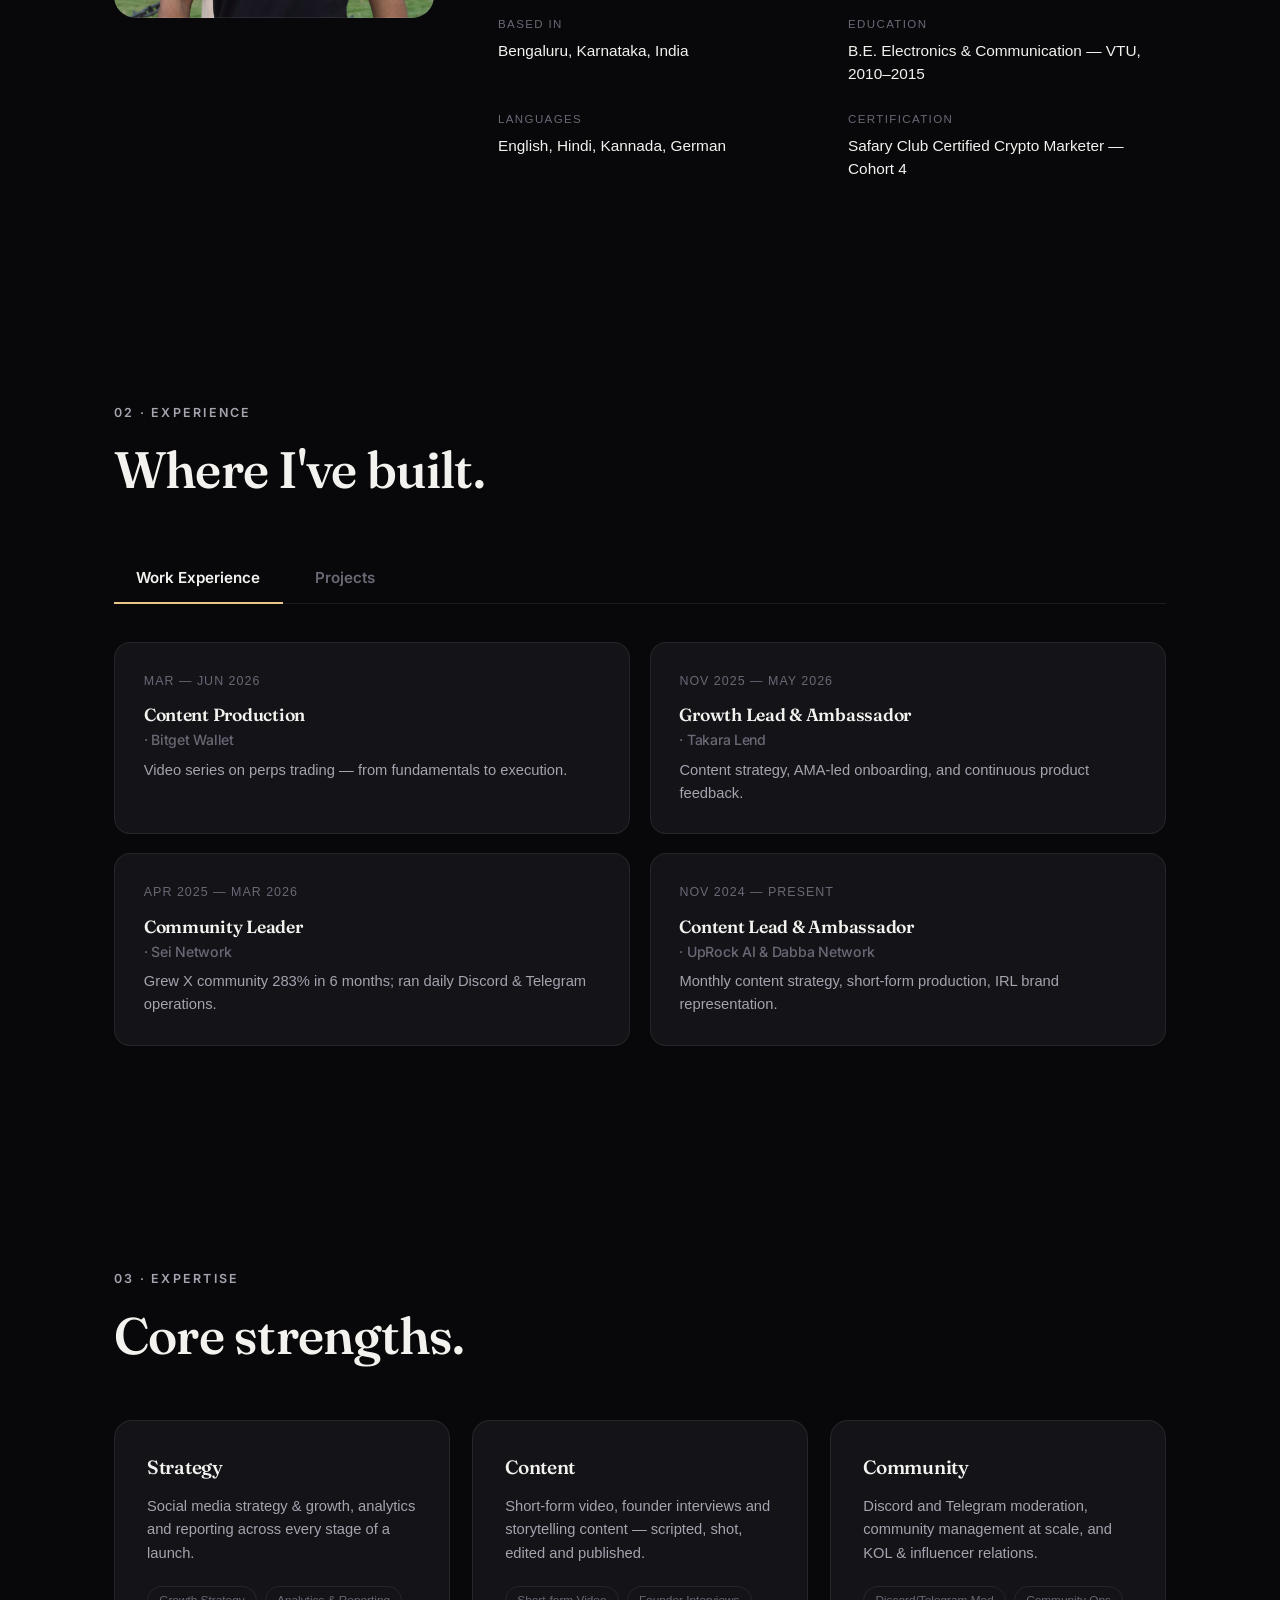
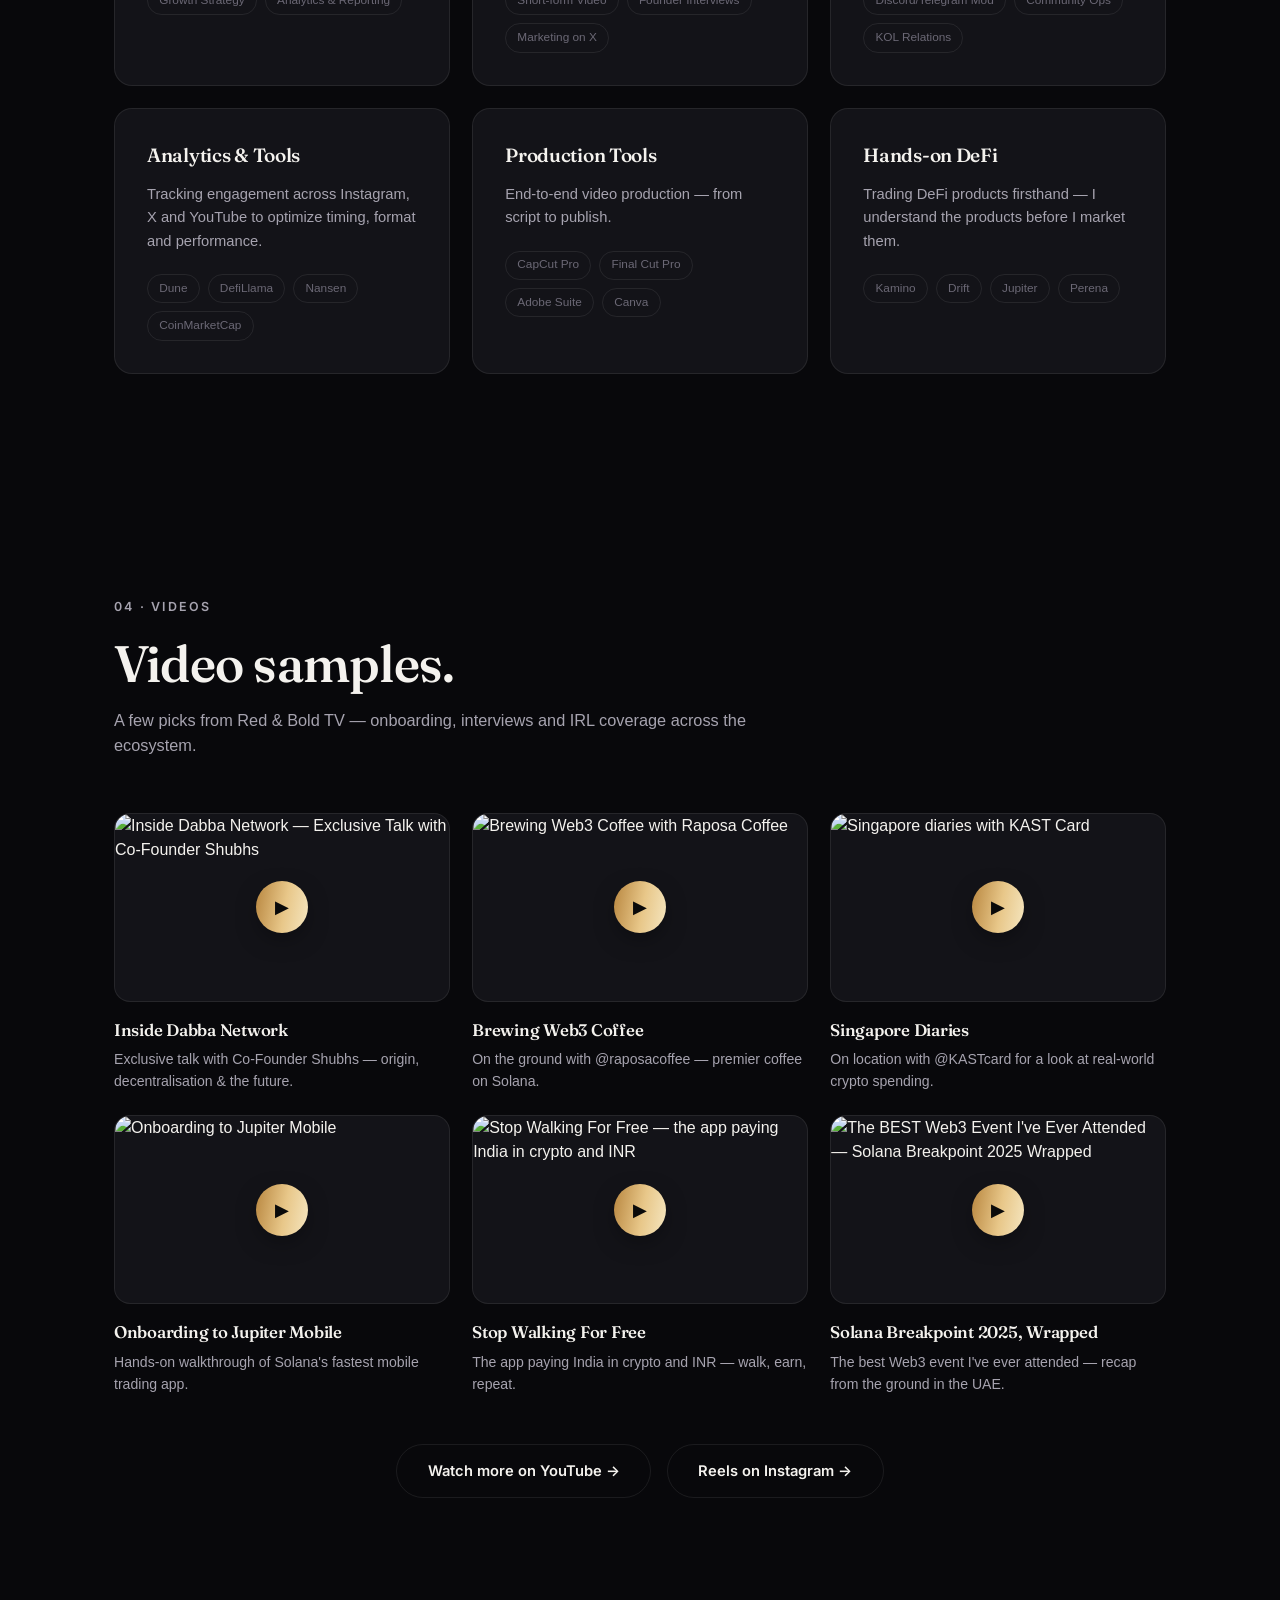
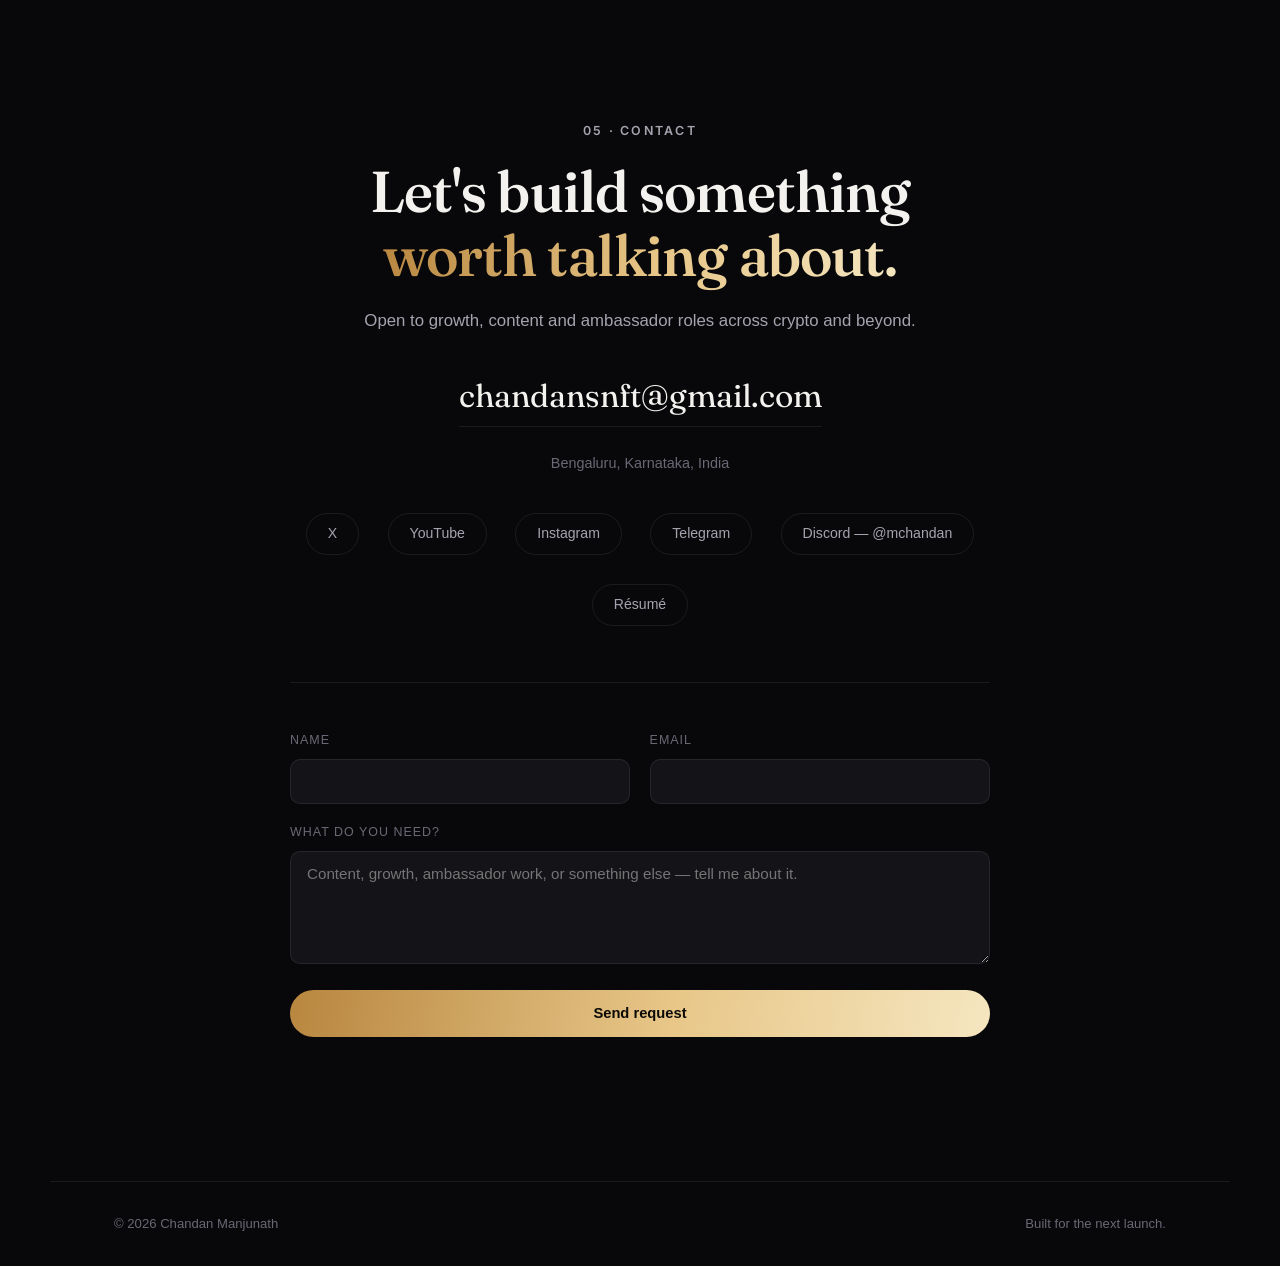
==== commit c8f8cbac: "Add bold photo-forward hero inspired by Lando Norris's site Cut out and enhance a portrait (backgrou" ====
--- a/index.html
+++ b/index.html
@@ -46,25 +46,41 @@
       <div class="blob blob--1"></div>
       <div class="blob blob--2"></div>
       <div class="blob blob--3"></div>
-    </div>
-    <div class="hero__inner">
-      <p class="eyebrow reveal">Content &amp; Growth · Bengaluru, India</p>
-      <h1 class="hero__title">
-        <span class="reveal reveal--1">Chandan</span>
-        <span class="reveal reveal--2 grad-text">Manjunath</span>
-      </h1>
-      <p class="hero__sub reveal reveal--3">
-        Crypto-native growth &amp; content marketer. I write the scripts, direct the shoots,
-        appear on camera, and run the communities — across X, Telegram, Discord, YouTube and Instagram.
-      </p>
-      <div class="hero__cta reveal reveal--4">
-        <a href="#videos" class="btn btn--primary">See the work</a>
-        <a href="#contact" class="btn btn--ghost">Get in touch</a>
-      </div>
-      <div class="hero__socials reveal reveal--4">
-        <a href="https://x.com/AmTheChandan" target="_blank" rel="noopener">X / Twitter</a>
-        <a href="https://www.youtube.com/@redandbold" target="_blank" rel="noopener">YouTube</a>
-        <a href="https://www.instagram.com/redboldtv/" target="_blank" rel="noopener">Instagram</a>
+      <svg class="hero__doodles" viewBox="0 0 1400 900" fill="none" xmlns="http://www.w3.org/2000/svg">
+        <path d="M60 130C160 40 300 40 360 130C420 220 340 300 260 260C180 220 220 120 320 140C420 160 460 280 400 360" stroke="var(--grad-2)" stroke-opacity="0.22" stroke-width="1.5"/>
+        <circle cx="1180" cy="120" r="70" stroke="var(--grad-2)" stroke-opacity="0.18" stroke-width="1.5"/>
+        <path d="M980 60C1040 20 1120 40 1140 100" stroke="var(--grad-2)" stroke-opacity="0.18" stroke-width="1.5"/>
+        <path d="M120 620C60 700 100 800 200 820C300 840 340 740 280 700C220 660 160 720 200 780" stroke="var(--grad-2)" stroke-opacity="0.16" stroke-width="1.5"/>
+        <path d="M1250 560C1330 540 1380 600 1360 670C1340 740 1260 750 1230 700" stroke="var(--grad-2)" stroke-opacity="0.18" stroke-width="1.5"/>
+        <path d="M1000 800C1080 850 1180 830 1220 760" stroke="var(--grad-2)" stroke-opacity="0.14" stroke-width="1.5"/>
+      </svg>
+    </div>
+    <div class="hero__grid">
+      <div class="hero__inner">
+        <p class="eyebrow reveal">Content &amp; Growth · Bengaluru, India</p>
+        <h1 class="hero__title">
+          <span class="reveal reveal--1">Chandan</span>
+          <span class="reveal reveal--2 grad-text">Manjunath</span>
+        </h1>
+        <p class="hero__sub reveal reveal--3">
+          Crypto-native growth &amp; content marketer. I write the scripts, direct the shoots,
+          appear on camera, and run the communities — across X, Telegram, Discord, YouTube and Instagram.
+        </p>
+        <div class="hero__cta reveal reveal--4">
+          <a href="#videos" class="btn btn--primary">See the work</a>
+          <a href="#contact" class="btn btn--ghost">Get in touch</a>
+        </div>
+        <div class="hero__socials reveal reveal--4">
+          <a href="https://x.com/AmTheChandan" target="_blank" rel="noopener">X / Twitter</a>
+          <a href="https://www.youtube.com/@redandbold" target="_blank" rel="noopener">YouTube</a>
+          <a href="https://www.instagram.com/redboldtv/" target="_blank" rel="noopener">Instagram</a>
+        </div>
+      </div>
+      <div class="hero__portrait reveal reveal--2" aria-hidden="true">
+        <picture>
+          <source media="(max-width: 760px)" srcset="assets/img/hero-portrait-sm.webp" />
+          <img src="assets/img/hero-portrait.webp" alt="" />
+        </picture>
       </div>
     </div>
     <div class="hero__scroll" aria-hidden="true"><span></span>Scroll</div>
--- a/css/style.css
+++ b/css/style.css
@@ -138,8 +138,16 @@
 .blob--3{ width: 26vw; height: 26vw; background: var(--grad-3); top: 40%; left: 55%; opacity:.16; animation: float1 20s ease-in-out infinite reverse; }
 @keyframes float1{ 0%,100%{ transform: translate(0,0); } 50%{ transform: translate(4%, 6%); } }
 @keyframes float2{ 0%,100%{ transform: translate(0,0); } 50%{ transform: translate(-5%, -4%); } }
-
-.hero__inner{ position: relative; z-index: 2; max-width: 880px; }
+.hero__doodles{ position:absolute; inset:0; width:100%; height:100%; }
+
+.hero__grid{
+  position: relative; z-index: 2; width:100%; max-width: var(--container); margin: 0 auto;
+  display:flex; flex-direction:column; align-items:center; gap: 1rem;
+}
+.hero__inner{ max-width: 880px; }
+.hero__portrait{ order:-1; width: min(78vw, 420px); }
+.hero__portrait img{ width:100%; height:auto; display:block; filter: drop-shadow(0 24px 50px rgba(0,0,0,0.55)); }
+
 .eyebrow{
   font-size: .78rem; text-transform: uppercase; letter-spacing: .18em;
   color: var(--text-dim); margin-bottom: 1.2rem; font-weight: 600;
@@ -163,6 +171,17 @@
 .hero__socials{ display:flex; gap: 1.8rem; justify-content:center; }
 .hero__socials a{ font-size: .82rem; color: var(--text-faint); border-bottom: 1px solid transparent; padding-bottom: 2px; transition: all .2s; }
 .hero__socials a:hover{ color: var(--text); border-color: var(--text); }
+
+@media (min-width: 900px){
+  .hero__grid{
+    flex-direction: row; align-items:flex-end; justify-content:space-between; gap: 2rem;
+    text-align:left;
+  }
+  .hero__inner{ text-align:left; padding-bottom: 3rem; flex: 1 1 auto; }
+  .hero__sub{ margin: 0 0 2.4rem; }
+  .hero__cta, .hero__socials{ justify-content:flex-start; }
+  .hero__portrait{ order:0; width: min(34vw, 460px); flex-shrink:0; margin-bottom: -4rem; }
+}
 
 .hero__scroll{
   position:absolute; bottom: 2.2rem; left:50%; transform: translateX(-50%);
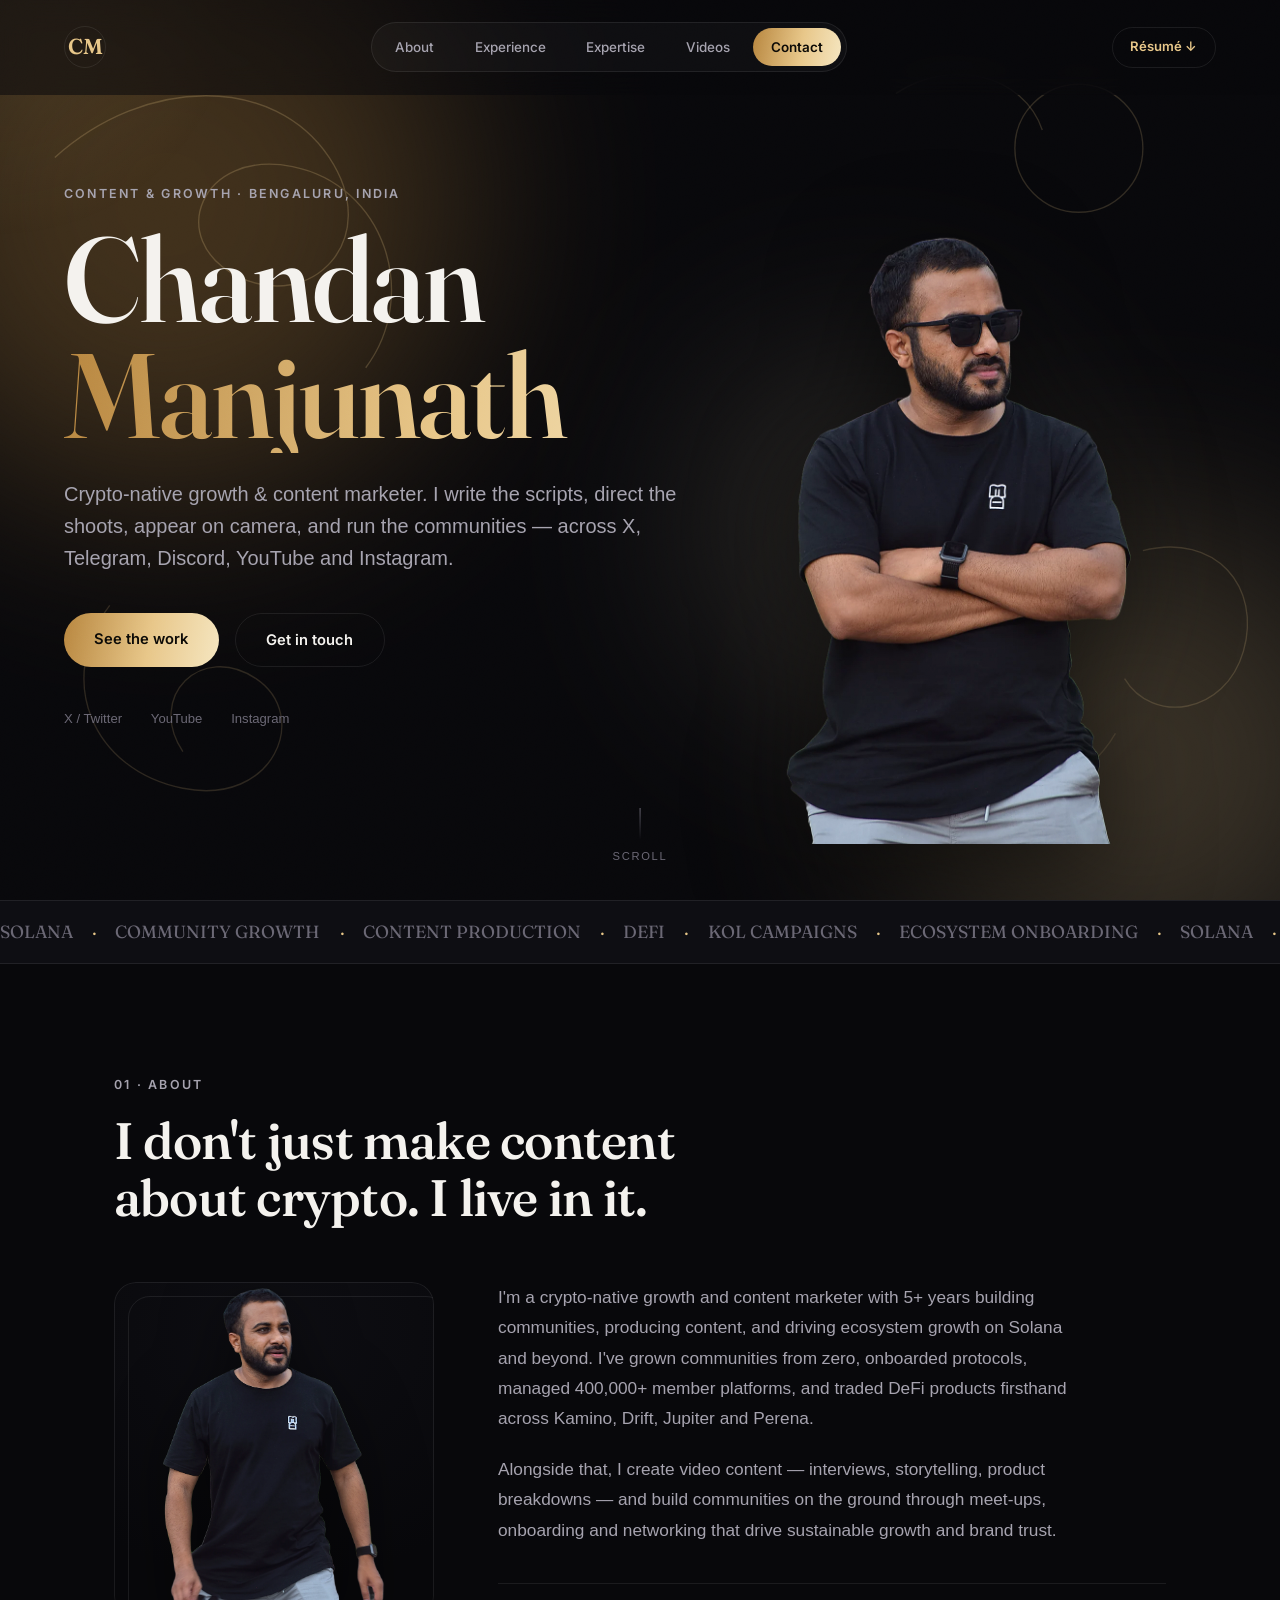
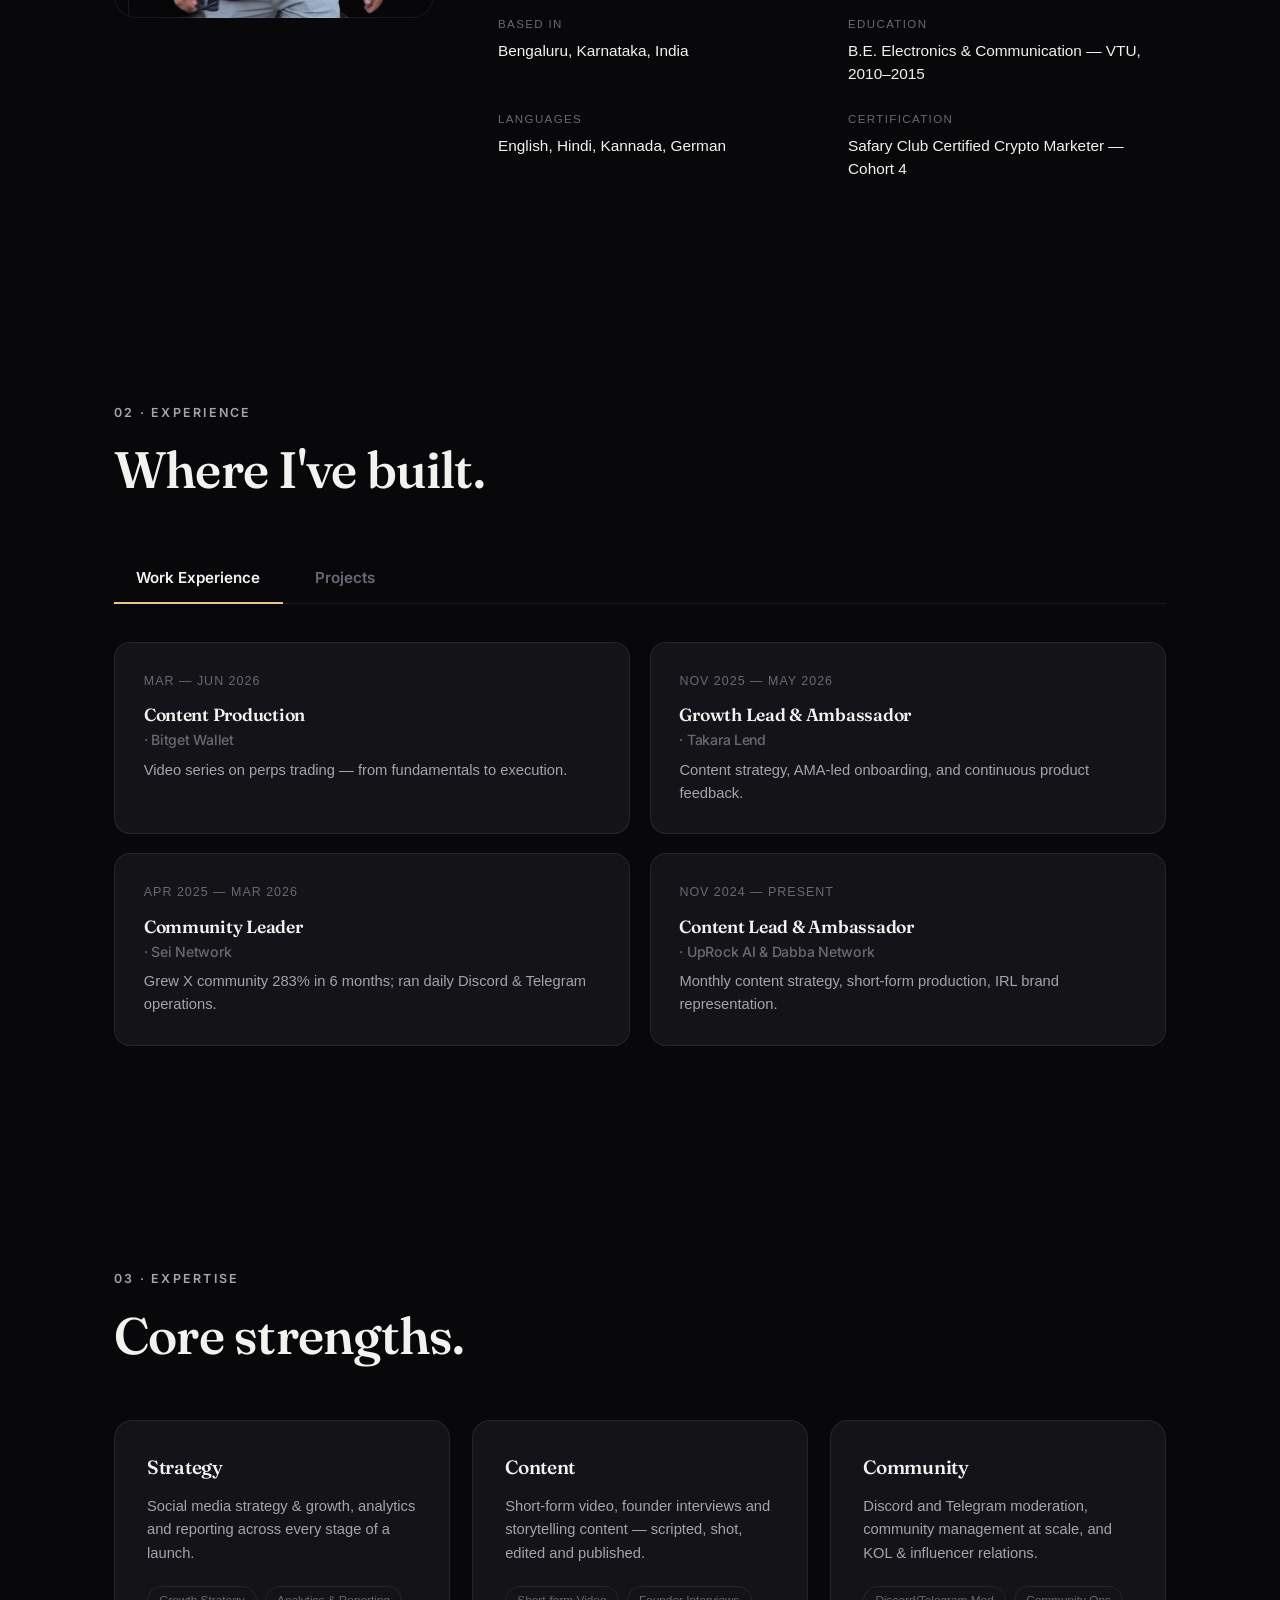
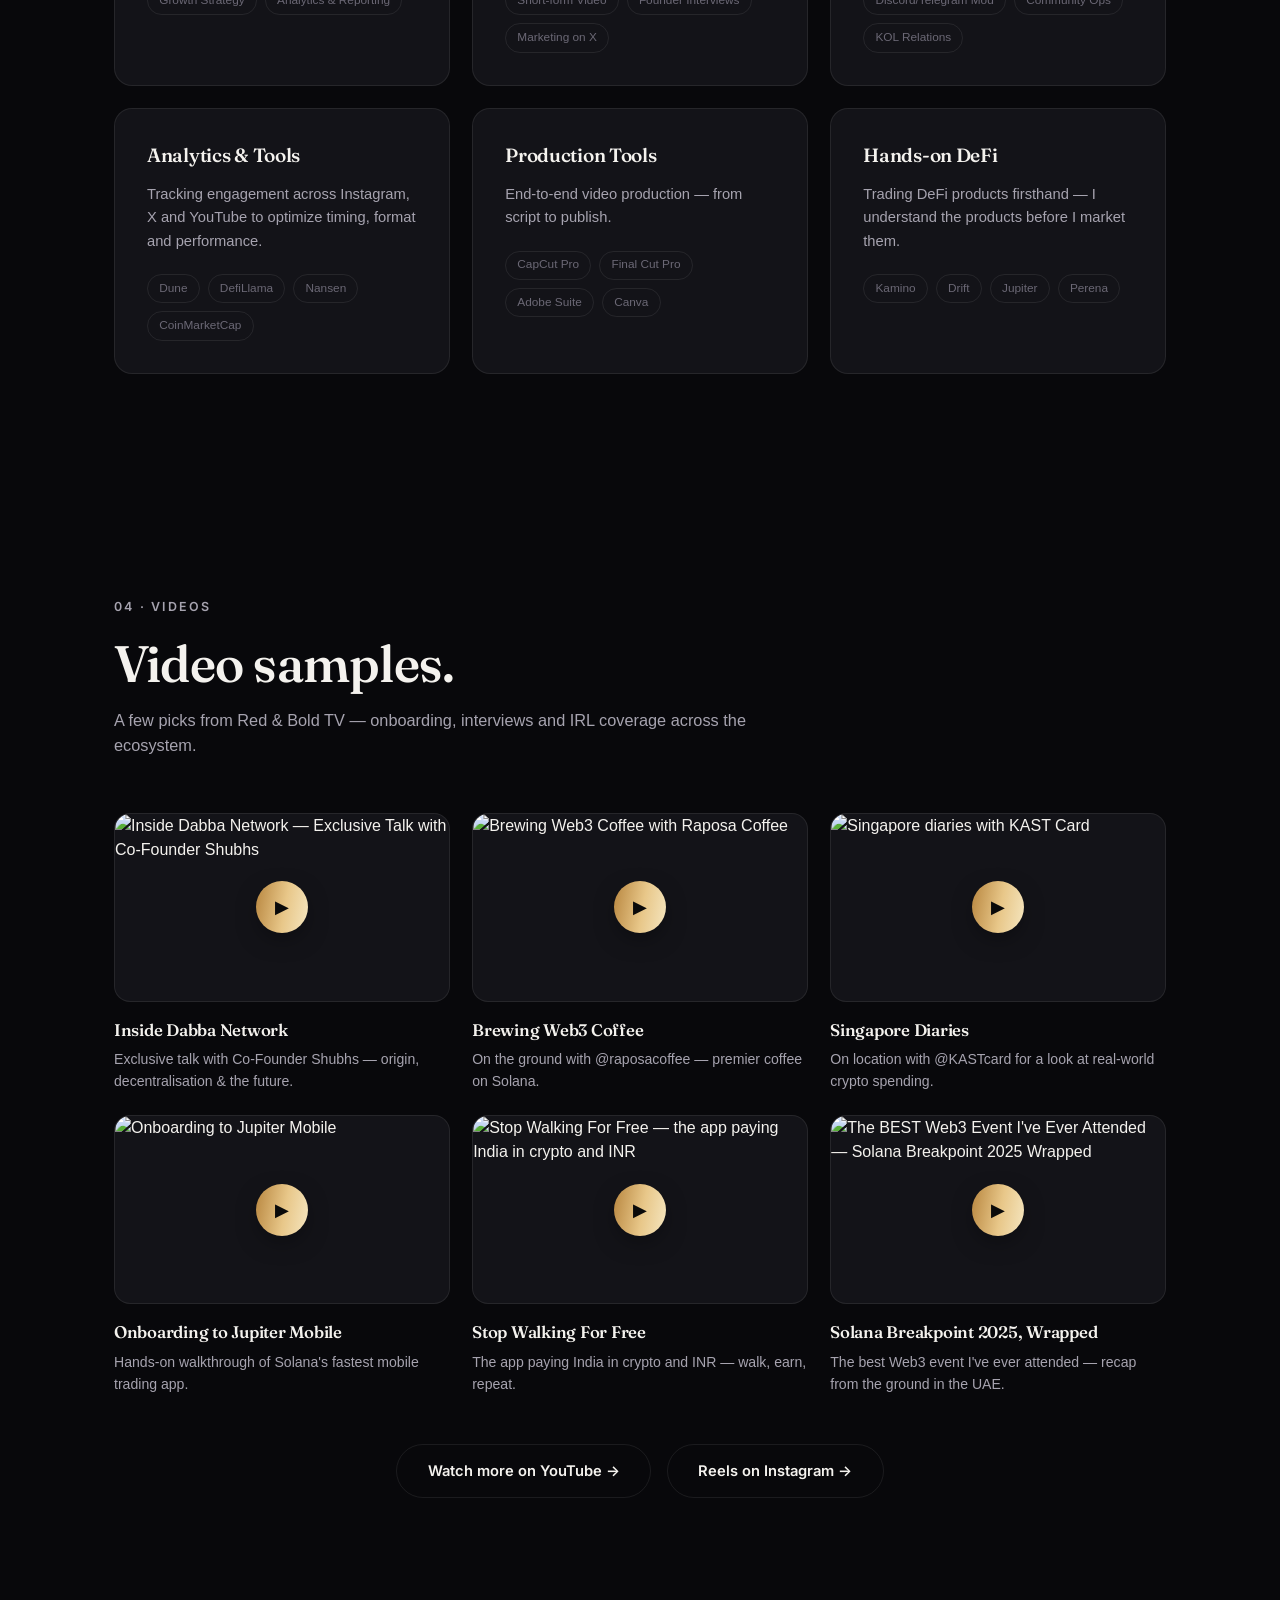
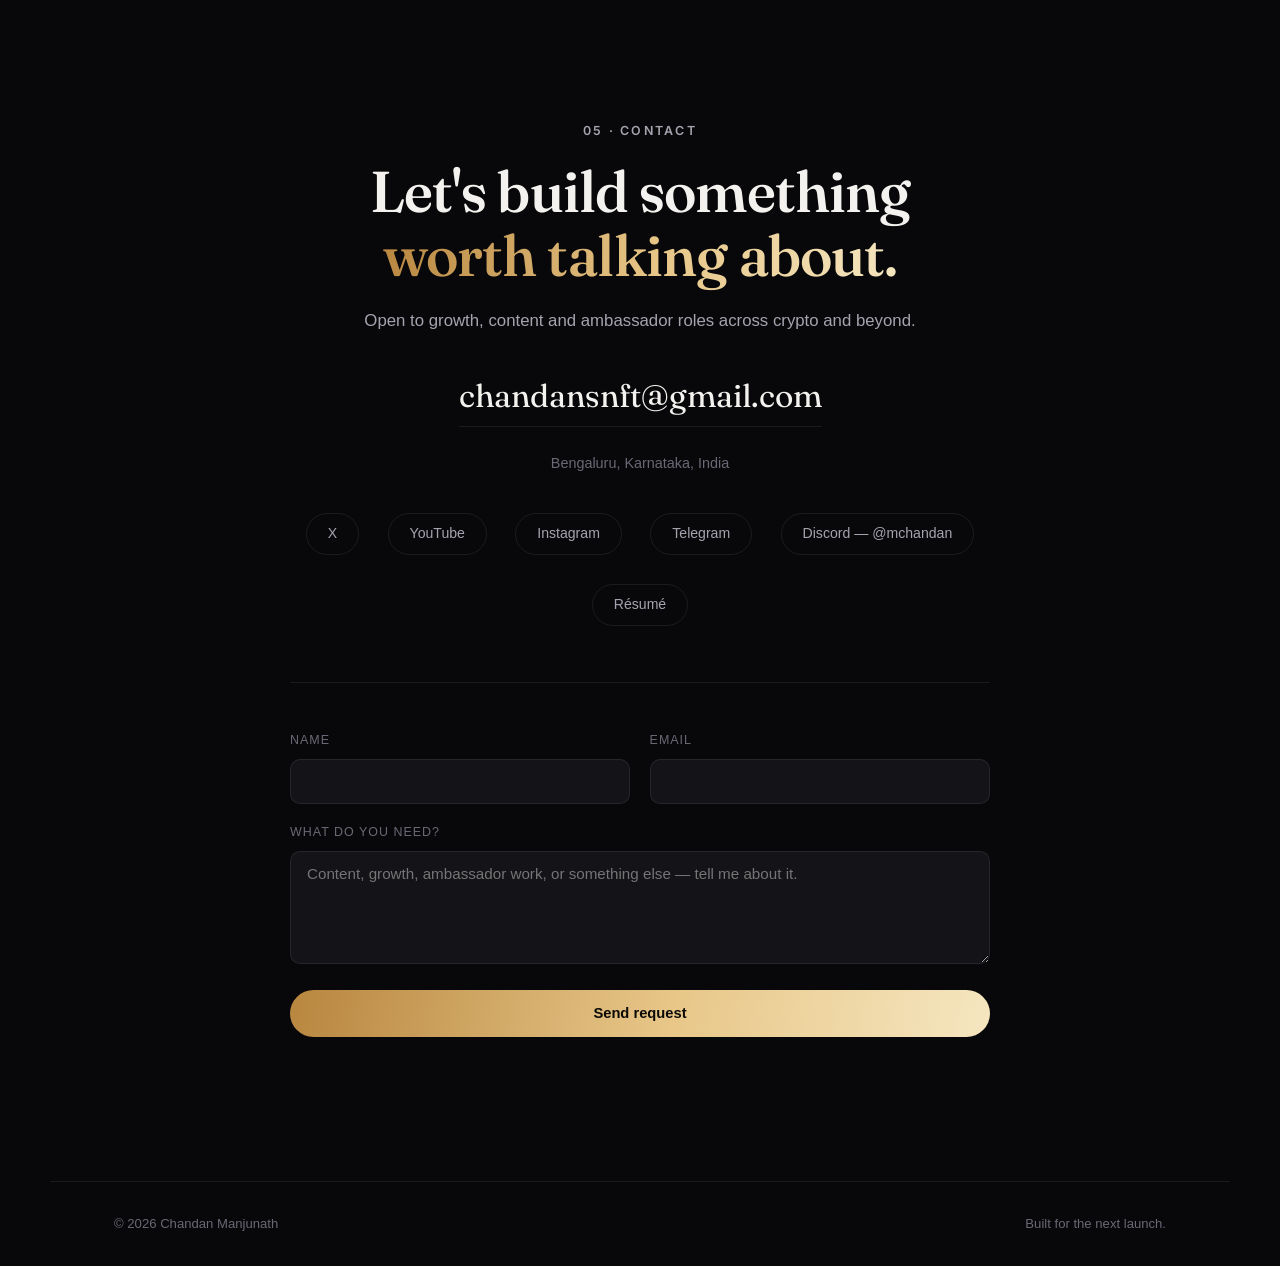
==== commit 97d9fadd: "Cut out background on the About photo to match the hero treatment Ran the same rembg + color/sharpen" ====
--- a/index.html
+++ b/index.html
@@ -104,7 +104,7 @@
     </div>
     <div class="about__grid">
       <div class="about__photo reveal">
-        <img src="assets/img/headshot.jpg" alt="Chandan Manjunath" />
+        <img src="assets/img/about-cutout.webp" alt="Chandan Manjunath" />
         <div class="about__photo-frame"></div>
       </div>
       <div class="about__copy reveal">
--- a/css/style.css
+++ b/css/style.css
@@ -210,12 +210,14 @@
 
 /* ============ About ============ */
 .about__grid{ display:grid; grid-template-columns: 320px 1fr; gap: 4rem; align-items:start; }
-.about__photo{ position: relative; border-radius: 22px; overflow: hidden; isolation: isolate; background: var(--bg-soft); }
-.about__photo img{ width:100%; aspect-ratio: 1/1.05; object-fit:cover; display:block; filter: contrast(1.05) saturate(1.08); }
-.about__photo::after{
-  content:''; position:absolute; inset:0;
-  background: linear-gradient(165deg, rgba(184,134,63,0.16), rgba(8,8,11,0) 45%, rgba(245,230,192,0.12));
-  mix-blend-mode: soft-light; pointer-events:none;
+.about__photo{
+  position: relative; border-radius: 22px; overflow: hidden; isolation: isolate;
+  background: radial-gradient(120% 100% at 50% 15%, var(--bg-soft), var(--bg) 75%);
+  display:flex; align-items:flex-end; justify-content:center;
+}
+.about__photo img{
+  width:100%; aspect-ratio: 1/1.05; object-fit:contain; object-position: bottom;
+  display:block; filter: drop-shadow(0 18px 30px rgba(0,0,0,0.5));
 }
 .about__photo::before{
   content:''; position:absolute; inset:0; z-index:2; pointer-events:none;
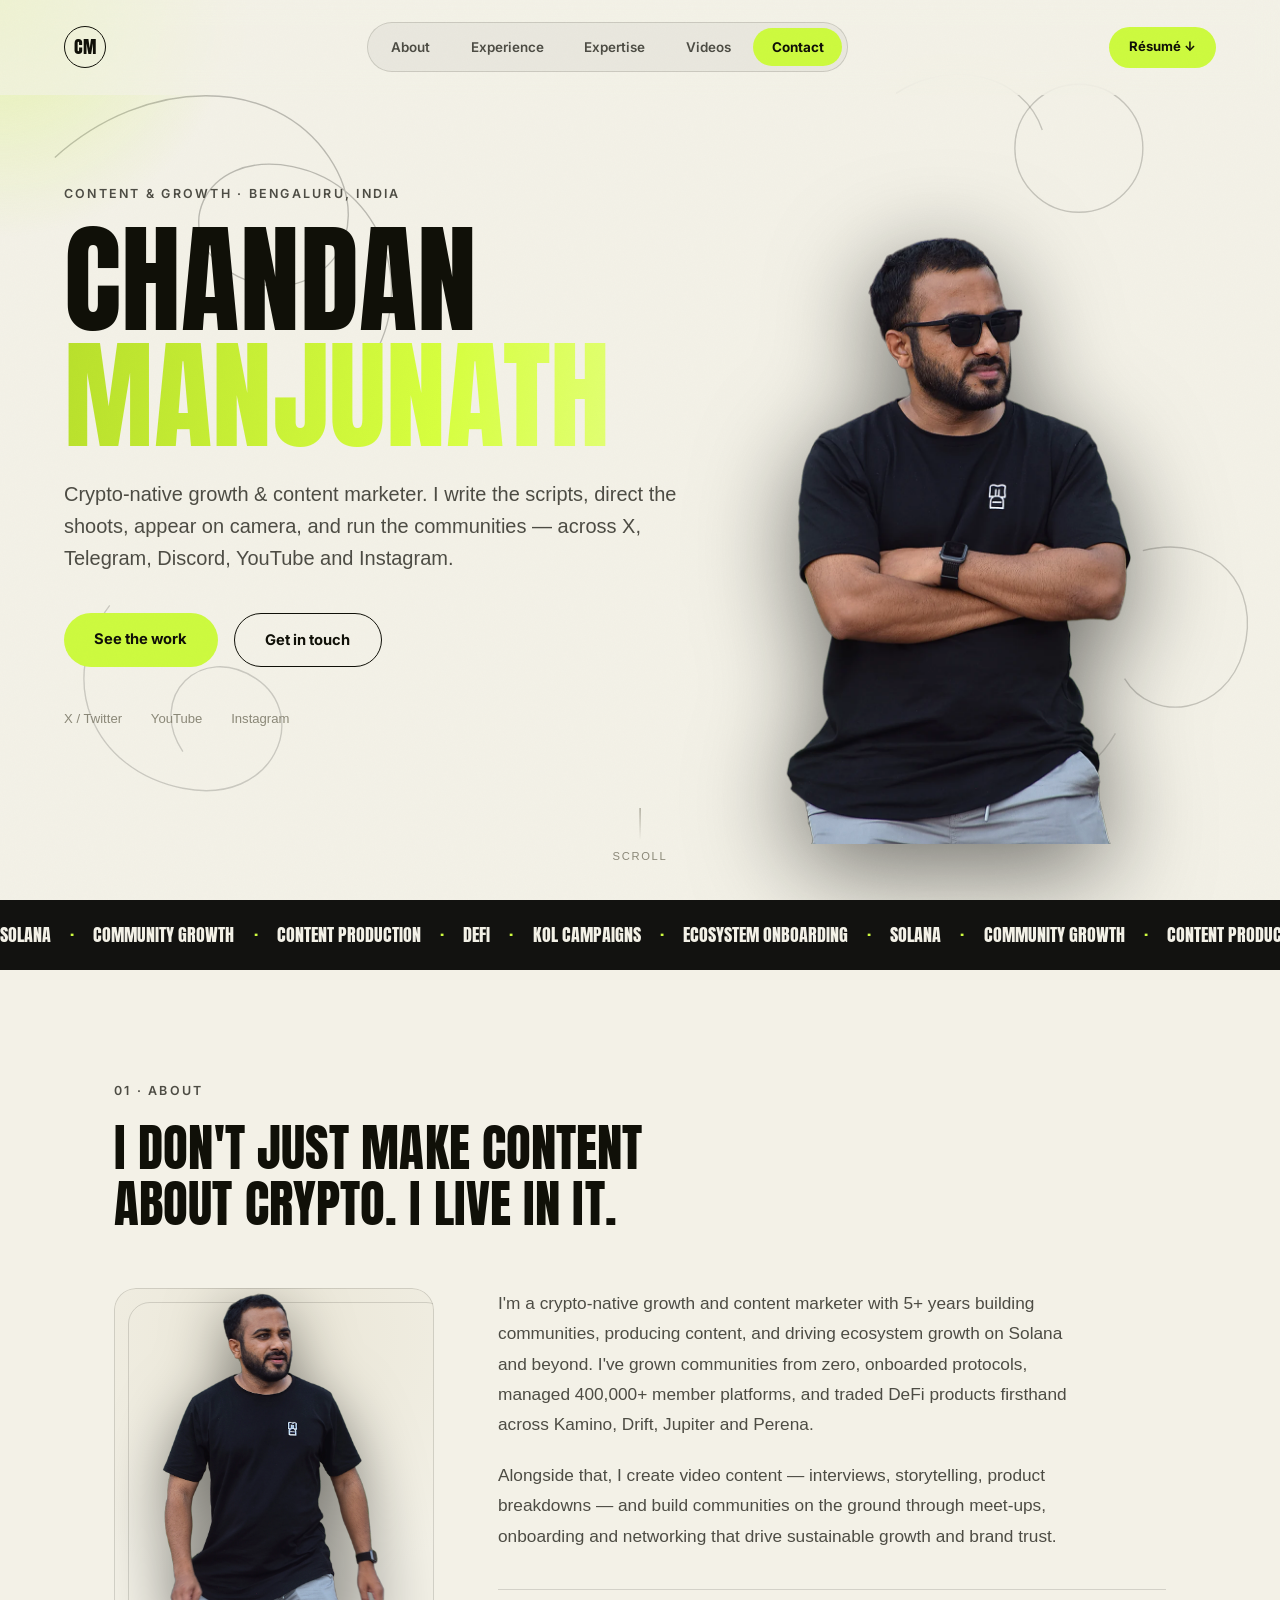
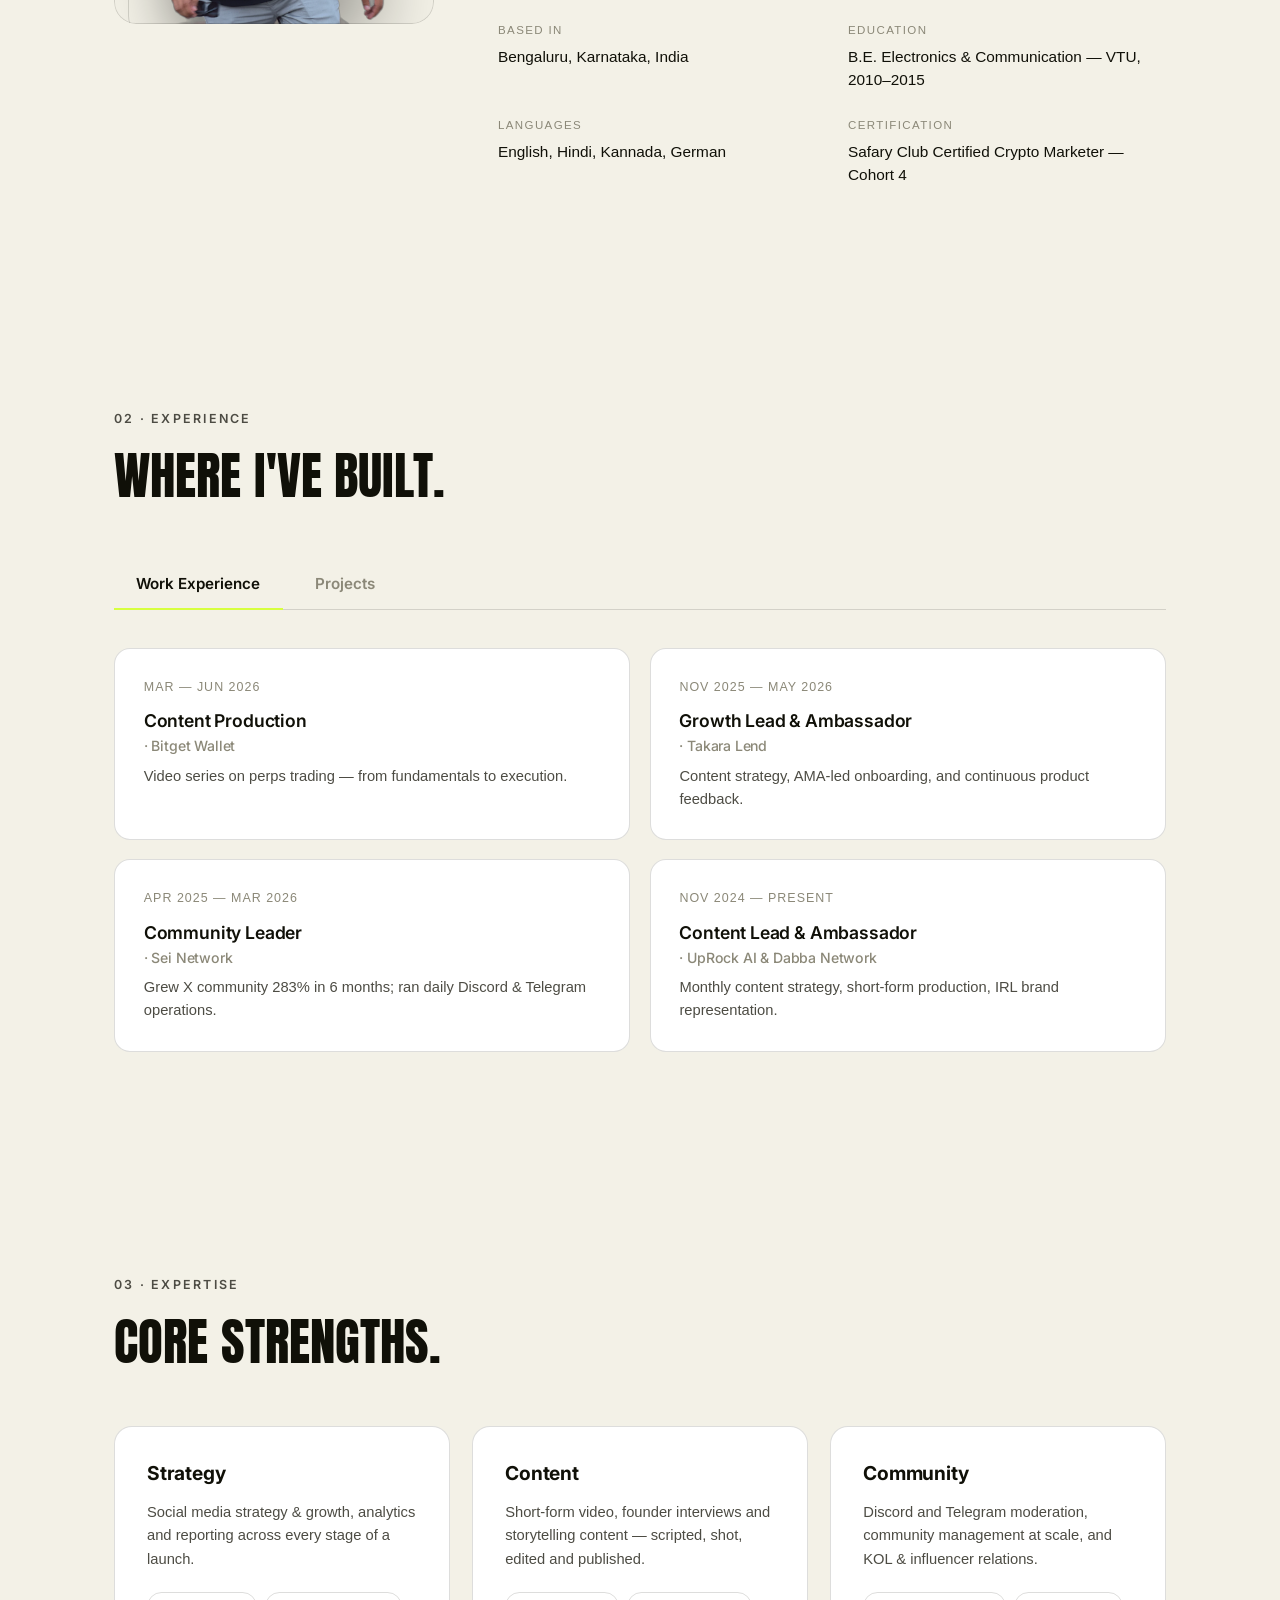
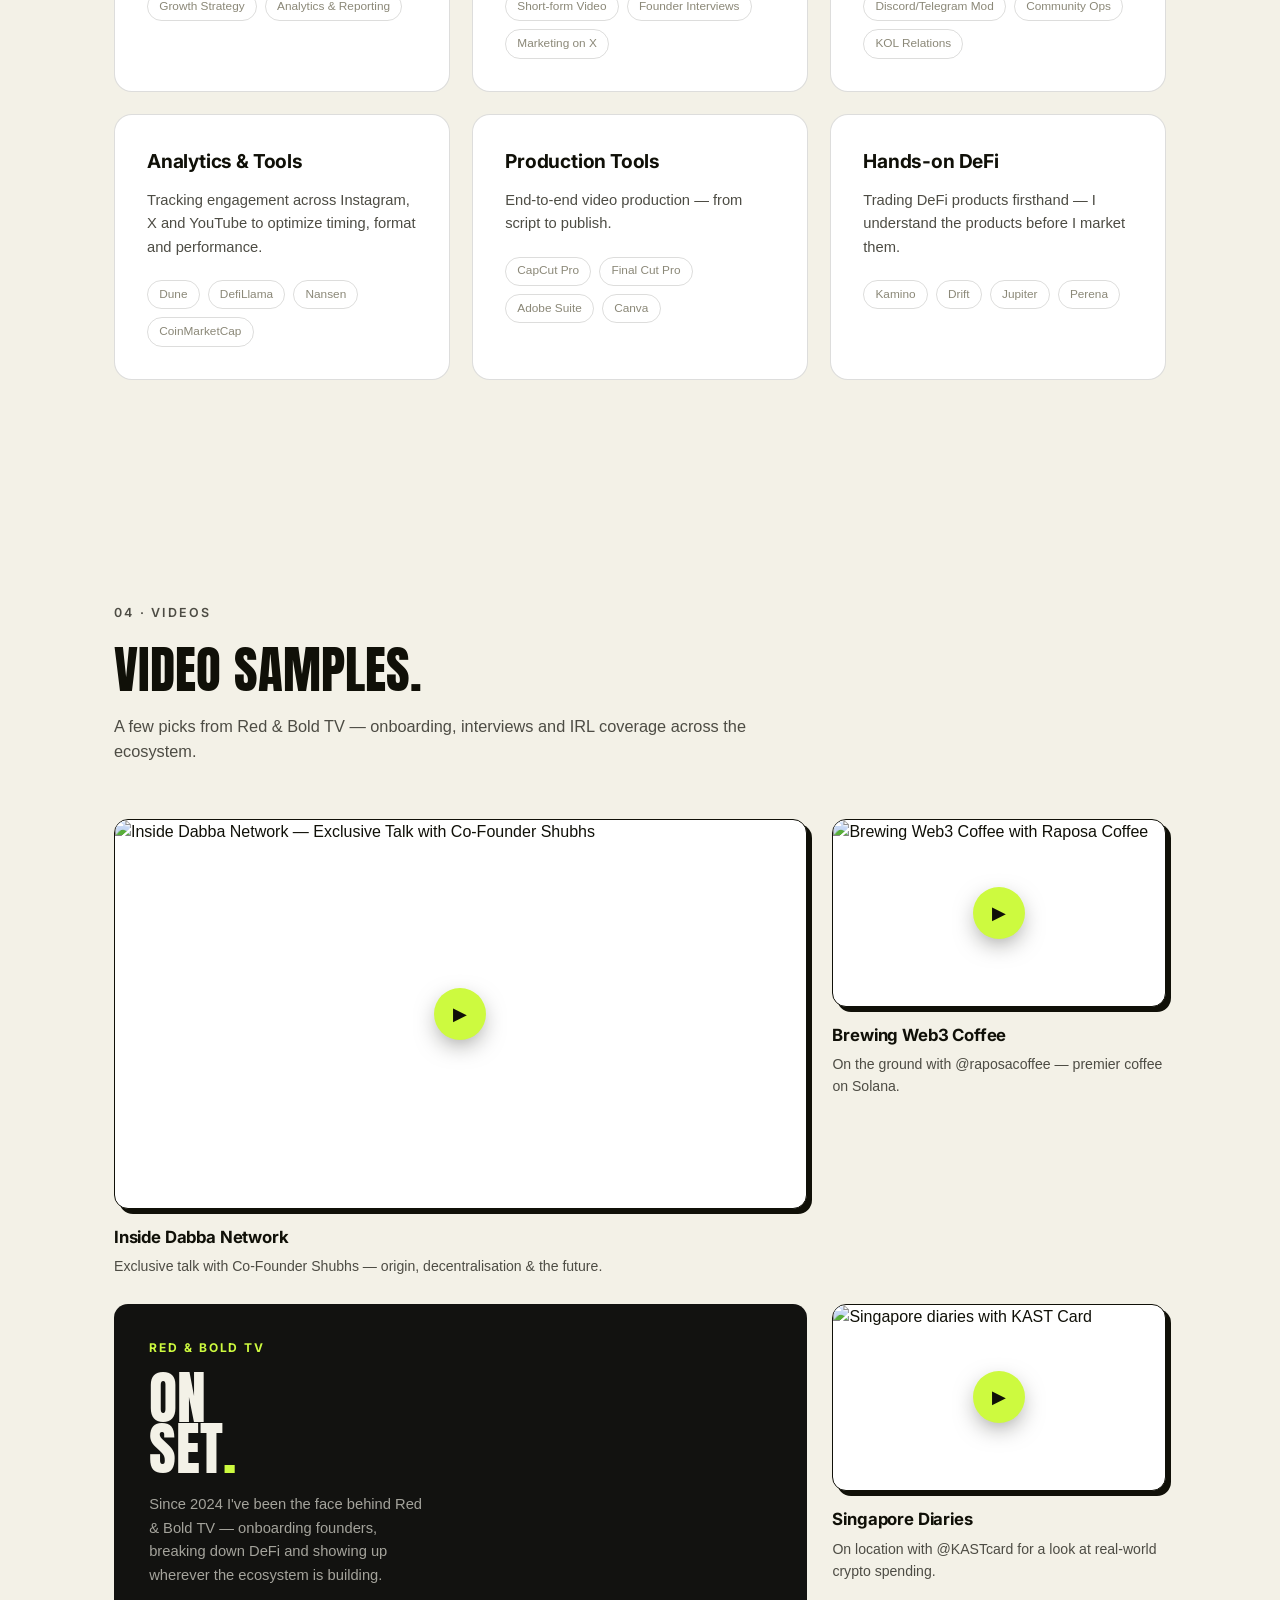
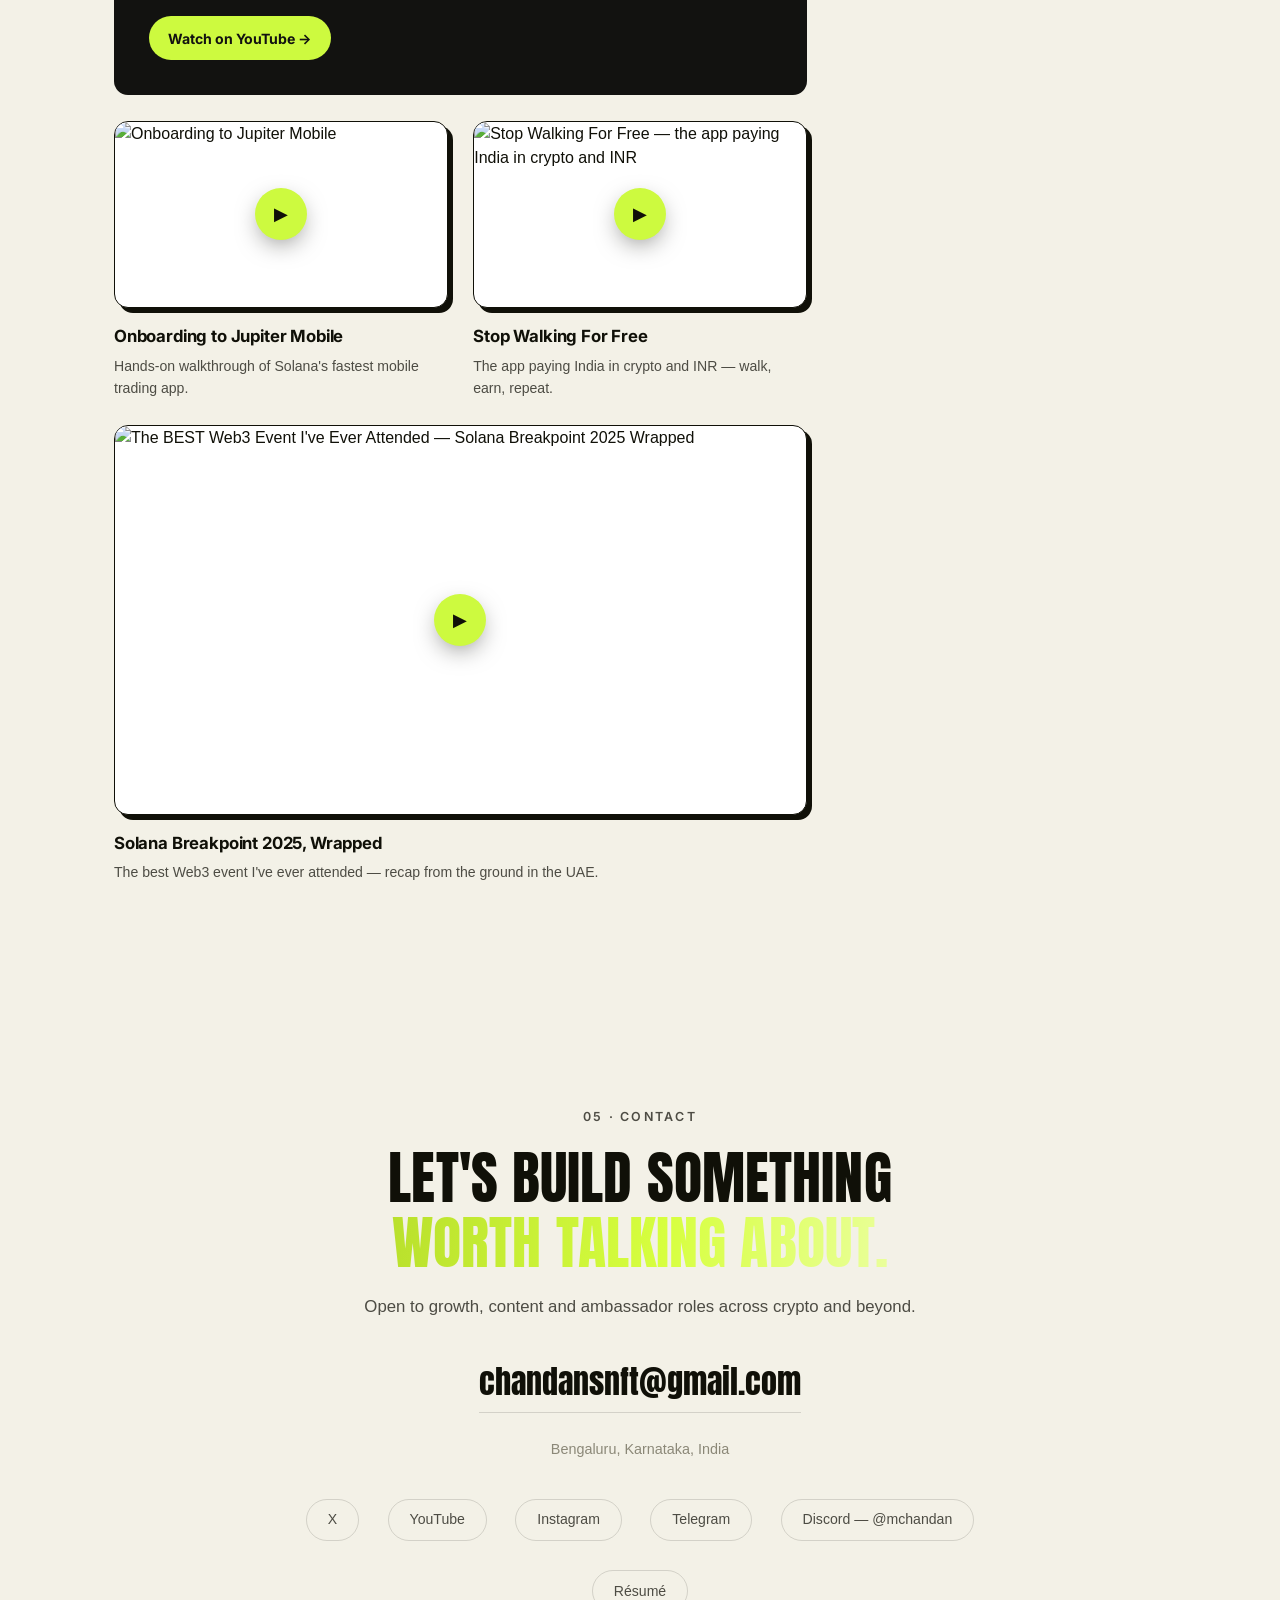
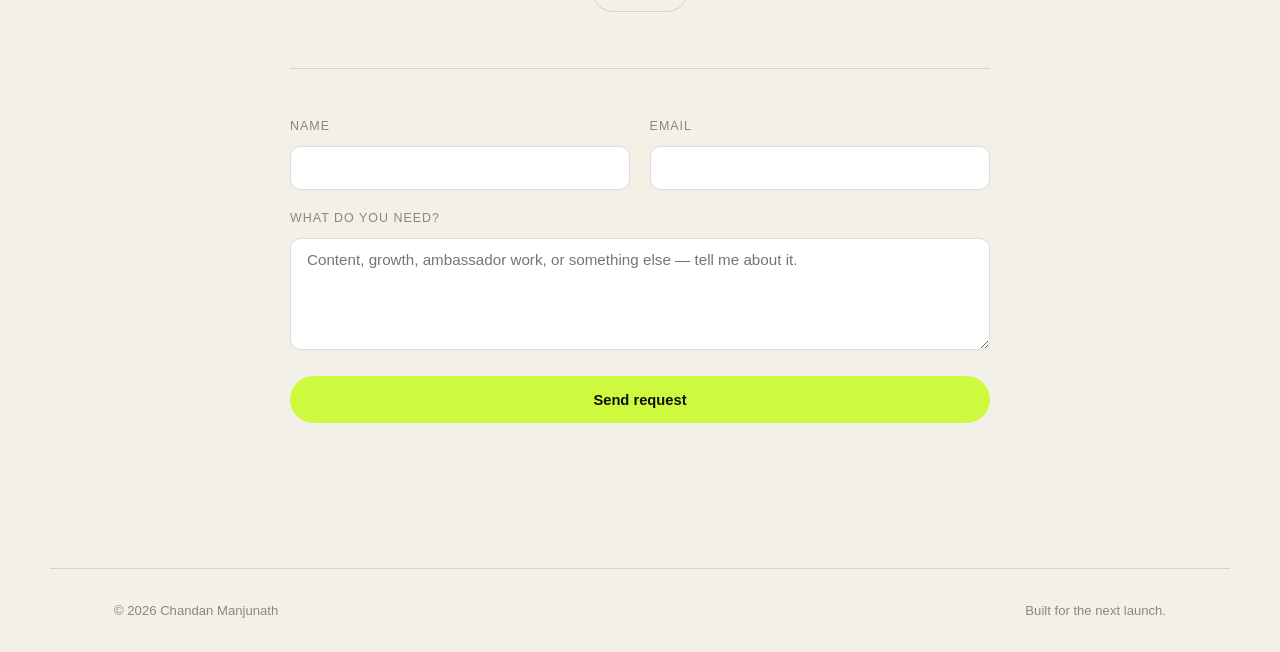
==== commit 7965c569: "Full UI/UX swap to match Lando Norris's site: light cream + neon-lime, Anton display font, collage-s" ====
--- a/index.html
+++ b/index.html
@@ -5,10 +5,10 @@
 <meta name="viewport" content="width=device-width, initial-scale=1.0" />
 <title>Chandan Manjunath — Content &amp; Growth</title>
 <meta name="description" content="Chandan Manjunath — crypto-native growth &amp; content marketer. Community, content and ecosystem growth across Solana and beyond." />
-<link rel="icon" href="data:image/svg+xml,<svg xmlns=%22http://www.w3.org/2000/svg%22 viewBox=%220 0 100 100%22><text y=%22.9em%22 font-size=%2290%22>✦</text></svg>" />
+<link rel="icon" href="data:image/svg+xml,<svg xmlns=%22http://www.w3.org/2000/svg%22 viewBox=%220 0 100 100%22 style=%22background:%23101010%22><rect width=%22100%22 height=%22100%22 fill=%22%23101010%22/><circle cx=%2250%22 cy=%2250%22 r=%2230%22 fill=%22%23d4ff3f%22/></svg>" />
 <link rel="preconnect" href="https://fonts.googleapis.com" />
 <link rel="preconnect" href="https://fonts.gstatic.com" crossorigin />
-<link rel="stylesheet" href="https://fonts.googleapis.com/css2?family=Fraunces:ital,opsz,wght@0,9..144,300..700;1,9..144,400..600&family=Inter:wght@400;500;600;700&display=swap" />
+<link rel="stylesheet" href="https://fonts.googleapis.com/css2?family=Anton&family=Inter:wght@400;500;600;700;800&display=swap" />
 <link rel="stylesheet" href="css/style.css" />
 </head>
 <body>
@@ -43,16 +43,13 @@
   <!-- HERO -->
   <section class="hero">
     <div class="hero__bg" aria-hidden="true">
-      <div class="blob blob--1"></div>
-      <div class="blob blob--2"></div>
-      <div class="blob blob--3"></div>
       <svg class="hero__doodles" viewBox="0 0 1400 900" fill="none" xmlns="http://www.w3.org/2000/svg">
-        <path d="M60 130C160 40 300 40 360 130C420 220 340 300 260 260C180 220 220 120 320 140C420 160 460 280 400 360" stroke="var(--grad-2)" stroke-opacity="0.22" stroke-width="1.5"/>
-        <circle cx="1180" cy="120" r="70" stroke="var(--grad-2)" stroke-opacity="0.18" stroke-width="1.5"/>
-        <path d="M980 60C1040 20 1120 40 1140 100" stroke="var(--grad-2)" stroke-opacity="0.18" stroke-width="1.5"/>
-        <path d="M120 620C60 700 100 800 200 820C300 840 340 740 280 700C220 660 160 720 200 780" stroke="var(--grad-2)" stroke-opacity="0.16" stroke-width="1.5"/>
-        <path d="M1250 560C1330 540 1380 600 1360 670C1340 740 1260 750 1230 700" stroke="var(--grad-2)" stroke-opacity="0.18" stroke-width="1.5"/>
-        <path d="M1000 800C1080 850 1180 830 1220 760" stroke="var(--grad-2)" stroke-opacity="0.14" stroke-width="1.5"/>
+        <path d="M60 130C160 40 300 40 360 130C420 220 340 300 260 260C180 220 220 120 320 140C420 160 460 280 400 360" stroke="var(--doodle)" stroke-opacity="0.5" stroke-width="1.5"/>
+        <circle cx="1180" cy="120" r="70" stroke="var(--doodle)" stroke-opacity="0.4" stroke-width="1.5"/>
+        <path d="M980 60C1040 20 1120 40 1140 100" stroke="var(--doodle)" stroke-opacity="0.4" stroke-width="1.5"/>
+        <path d="M120 620C60 700 100 800 200 820C300 840 340 740 280 700C220 660 160 720 200 780" stroke="var(--doodle)" stroke-opacity="0.35" stroke-width="1.5"/>
+        <path d="M1250 560C1330 540 1380 600 1360 670C1340 740 1260 750 1230 700" stroke="var(--doodle)" stroke-opacity="0.4" stroke-width="1.5"/>
+        <path d="M1000 800C1080 850 1180 830 1220 760" stroke="var(--doodle)" stroke-opacity="0.3" stroke-width="1.5"/>
       </svg>
     </div>
     <div class="hero__grid">
@@ -258,8 +255,8 @@
       <p class="section__sub reveal">A few picks from Red &amp; Bold TV — onboarding, interviews and IRL coverage across the ecosystem.</p>
     </div>
 
-    <div class="video-grid">
-      <div class="video-card reveal" data-yt="e2eHtDCoY50">
+    <div class="video-collage">
+      <div class="video-card video-card--feature reveal" data-yt="e2eHtDCoY50">
         <div class="video-card__thumb">
           <img loading="lazy" src="https://img.youtube.com/vi/e2eHtDCoY50/hqdefault.jpg" alt="Inside Dabba Network — Exclusive Talk with Co-Founder Shubhs" />
           <span class="video-card__play">▶</span>
@@ -268,7 +265,7 @@
         <p>Exclusive talk with Co-Founder Shubhs — origin, decentralisation &amp; the future.</p>
       </div>
 
-      <div class="video-card reveal" data-yt="d0KaP26-RUY">
+      <div class="video-card video-card--tilt-r reveal" data-yt="d0KaP26-RUY">
         <div class="video-card__thumb">
           <img loading="lazy" src="https://img.youtube.com/vi/d0KaP26-RUY/hqdefault.jpg" alt="Brewing Web3 Coffee with Raposa Coffee" />
           <span class="video-card__play">▶</span>
@@ -277,7 +274,14 @@
         <p>On the ground with @raposacoffee — premier coffee on Solana.</p>
       </div>
 
-      <div class="video-card reveal" data-yt="6QL3csLognY">
+      <a class="video-poster reveal" href="https://www.youtube.com/@redandbold" target="_blank" rel="noopener">
+        <span class="video-poster__eyebrow">Red &amp; Bold TV</span>
+        <span class="video-poster__headline">On<br>Set<span class="video-poster__dot">.</span></span>
+        <p class="video-poster__body">Since 2024 I've been the face behind Red &amp; Bold TV — onboarding founders, breaking down DeFi and showing up wherever the ecosystem is building.</p>
+        <span class="video-poster__cta">Watch on YouTube →</span>
+      </a>
+
+      <div class="video-card video-card--tilt-l reveal" data-yt="6QL3csLognY">
         <div class="video-card__thumb">
           <img loading="lazy" src="https://img.youtube.com/vi/6QL3csLognY/hqdefault.jpg" alt="Singapore diaries with KAST Card" />
           <span class="video-card__play">▶</span>
@@ -295,7 +299,7 @@
         <p>Hands-on walkthrough of Solana's fastest mobile trading app.</p>
       </div>
 
-      <div class="video-card reveal" data-yt="H9_UUrFwVRY">
+      <div class="video-card video-card--tilt-r reveal" data-yt="H9_UUrFwVRY">
         <div class="video-card__thumb">
           <img loading="lazy" src="https://img.youtube.com/vi/H9_UUrFwVRY/hqdefault.jpg" alt="Stop Walking For Free — the app paying India in crypto and INR" />
           <span class="video-card__play">▶</span>
@@ -304,7 +308,7 @@
         <p>The app paying India in crypto and INR — walk, earn, repeat.</p>
       </div>
 
-      <div class="video-card reveal" data-yt="0l2l3vPPEnU">
+      <div class="video-card video-card--feature reveal" data-yt="0l2l3vPPEnU">
         <div class="video-card__thumb">
           <img loading="lazy" src="https://img.youtube.com/vi/0l2l3vPPEnU/hqdefault.jpg" alt="The BEST Web3 Event I've Ever Attended — Solana Breakpoint 2025 Wrapped" />
           <span class="video-card__play">▶</span>
@@ -312,11 +316,6 @@
         <h3>Solana Breakpoint 2025, Wrapped</h3>
         <p>The best Web3 event I've ever attended — recap from the ground in the UAE.</p>
       </div>
-    </div>
-
-    <div class="video-more reveal">
-      <a href="https://www.youtube.com/@redandbold" target="_blank" rel="noopener" class="btn btn--ghost">Watch more on YouTube →</a>
-      <a href="https://www.instagram.com/redboldtv/" target="_blank" rel="noopener" class="btn btn--ghost">Reels on Instagram →</a>
     </div>
   </section>
 
--- a/css/style.css
+++ b/css/style.css
@@ -1,21 +1,26 @@
 /* ============ Tokens ============ */
 :root{
-  --bg: #08080b;
-  --bg-soft: #0e0e13;
-  --card: #131318;
-  --card-border: rgba(255,255,255,0.08);
-  --text: #f4f2ee;
-  --text-dim: #a6a3af;
-  --text-faint: #6b6875;
-
-  --grad-1: #b8863f;
-  --grad-2: #e8c789;
-  --grad-3: #f5e6c0;
+  --bg: #f3f1e7;
+  --bg-soft: #eae6d7;
+  --card: #ffffff;
+  --card-border: rgba(16,16,12,0.14);
+  --text: #101008;
+  --text-dim: #4d4c44;
+  --text-faint: #8b8878;
+
+  --ink: #121210;
+  --on-ink: #f3f1e7;
+
+  --doodle: rgba(16,16,12,0.5);
+
+  --grad-1: #b9e02c;
+  --grad-2: #d7ff3f;
+  --grad-3: #eaff9c;
   --grad: linear-gradient(100deg, var(--grad-1) 0%, var(--grad-2) 55%, var(--grad-3) 100%);
 
-  --accent: #d4af6a;
-
-  --font-display: 'Fraunces', Georgia, 'Times New Roman', serif;
+  --accent: #cdfa3f;
+
+  --font-display: 'Anton', 'Archivo Black', 'Arial Narrow', sans-serif;
   --font-sans: 'Inter', -apple-system, BlinkMacSystemFont, 'Segoe UI', sans-serif;
 
   --container: 1180px;
@@ -41,7 +46,11 @@
 }
 img{ max-width:100%; display:block; }
 a{ color: inherit; text-decoration:none; }
-h1,h2,h3{ font-family: var(--font-display); font-weight: 560; margin: 0; letter-spacing: -0.015em; font-optical-sizing: auto; }
+h1,h2{
+  font-family: var(--font-display); font-weight: 400; margin: 0;
+  letter-spacing: 0.002em; text-transform: uppercase; line-height: 1;
+}
+h3{ font-family: var(--font-sans); font-weight: 700; margin: 0; letter-spacing: -0.01em; }
 p{ margin: 0; }
 ul{ margin:0; padding:0; list-style:none; }
 
@@ -55,14 +64,14 @@
 /* film grain overlay */
 .noise{
   position: fixed; inset: 0; z-index: 200; pointer-events:none;
-  opacity: 0.035;
+  opacity: 0.025;
   background-image: url("data:image/svg+xml,%3Csvg xmlns='http://www.w3.org/2000/svg' width='120' height='120'%3E%3Cfilter id='n'%3E%3CfeTurbulence type='fractalNoise' baseFrequency='0.9' numOctaves='2' stitchTiles='stitch'/%3E%3C/filter%3E%3Crect width='100%25' height='100%25' filter='url(%23n)'/%3E%3C/svg%3E");
-  mix-blend-mode: overlay;
+  mix-blend-mode: multiply;
 }
 
 .cursor-glow{
   position: fixed; width: 480px; height: 480px; border-radius: 50%;
-  background: radial-gradient(circle, rgba(212,175,106,0.12), transparent 70%);
+  background: radial-gradient(circle, rgba(205,250,63,0.35), transparent 70%);
   pointer-events: none; z-index: 1; left:0; top:0;
   transform: translate(-50%,-50%);
   transition: opacity .3s;
@@ -76,36 +85,36 @@
   display:flex; align-items:center; justify-content:space-between;
   padding: 1.4rem var(--edge);
   backdrop-filter: blur(14px);
-  background: rgba(8,8,11,0.55);
+  background: rgba(243,241,231,0.65);
   border-bottom: 1px solid transparent;
   transition: border-color .3s, background .3s;
 }
-.nav.scrolled{ border-bottom-color: var(--card-border); background: rgba(8,8,11,0.82); }
+.nav.scrolled{ border-bottom-color: var(--card-border); background: rgba(243,241,231,0.92); }
 .nav__mark{
-  font-family: var(--font-display); font-size:1.35rem; font-weight:600;
-  border: 1px solid var(--card-border); border-radius: 50%;
+  font-family: var(--font-display); font-size:1.1rem; font-weight:400;
+  border: 1.5px solid var(--text); border-radius: 50%;
   width: 42px; height:42px; display:flex; align-items:center; justify-content:center;
-  color: var(--grad-2);
+  color: var(--text);
 }
 
 .nav__tabs{
-  display:flex; gap: .25rem; background: rgba(255,255,255,0.03);
+  display:flex; gap: .25rem; background: rgba(16,16,12,0.04);
   border: 1px solid var(--card-border); border-radius: 100px; padding: .3rem;
 }
 .nav__tab{
-  font-size: .84rem; font-weight: 500; color: var(--text-dim);
+  font-size: .84rem; font-weight: 600; color: var(--text-dim);
   padding: .55rem 1.15rem; border-radius: 100px; transition: color .25s, background .25s;
   white-space: nowrap;
 }
 .nav__tab:hover{ color: var(--text); }
-.nav__tab.is-active{ color: #0c0a06; background: var(--grad); font-weight: 600; }
+.nav__tab.is-active{ color: var(--text); background: var(--accent); font-weight: 700; }
 
 .nav__cta{
-  font-size: .82rem; font-weight:600; padding: .6rem 1.1rem;
-  border: 1px solid var(--card-border); border-radius: 100px;
-  transition: all .25s; color: var(--grad-2);
-}
-.nav__cta:hover{ background: var(--grad); color: #0c0a06; border-color: transparent; }
+  font-size: .82rem; font-weight:700; padding: .6rem 1.2rem;
+  border: 1.5px solid var(--text); border-radius: 100px;
+  transition: all .2s; color: var(--text); background: var(--accent); border-color: transparent;
+}
+.nav__cta:hover{ transform: translateY(-1px); box-shadow: 0 6px 16px -4px rgba(16,16,12,0.35); }
 
 .nav__burger{ display:none; flex-direction:column; gap:5px; background:none; border:none; cursor:pointer; padding: 8px; z-index: 110; }
 .nav__burger span{ width: 22px; height:2px; background: var(--text); display:block; transition: all .25s; }
@@ -116,8 +125,8 @@
   transform: translateY(-100%); transition: transform .4s ease;
 }
 .mobile-menu.open{ transform: translateY(0); }
-.mobile-menu a{ font-family: var(--font-display); font-size: 1.8rem; }
-.mobile-menu a.is-active{ color: var(--grad-2); }
+.mobile-menu a{ font-family: var(--font-display); font-size: 1.8rem; text-transform: uppercase; }
+.mobile-menu a.is-active{ color: var(--text); background: var(--accent); padding: .1em .3em; }
 
 @media (max-width: 900px){
   .nav__tabs, .nav__cta{ display:none; }
@@ -132,12 +141,6 @@
   overflow: hidden;
 }
 .hero__bg{ position:absolute; inset:0; z-index:0; }
-.blob{ position:absolute; border-radius:50%; filter: blur(110px); opacity:.32; }
-.blob--1{ width: 46vw; height: 46vw; background: var(--grad-1); top: -10%; left: -10%; animation: float1 16s ease-in-out infinite; }
-.blob--2{ width: 38vw; height: 38vw; background: var(--grad-2); bottom: -12%; right: -8%; opacity:.22; animation: float2 18s ease-in-out infinite; }
-.blob--3{ width: 26vw; height: 26vw; background: var(--grad-3); top: 40%; left: 55%; opacity:.16; animation: float1 20s ease-in-out infinite reverse; }
-@keyframes float1{ 0%,100%{ transform: translate(0,0); } 50%{ transform: translate(4%, 6%); } }
-@keyframes float2{ 0%,100%{ transform: translate(0,0); } 50%{ transform: translate(-5%, -4%); } }
 .hero__doodles{ position:absolute; inset:0; width:100%; height:100%; }
 
 .hero__grid{
@@ -162,11 +165,11 @@
 }
 .hero__cta{ display:flex; gap: 1rem; justify-content:center; flex-wrap:wrap; margin-bottom: 2.6rem; }
 
-.btn{ padding: .95rem 1.9rem; border-radius: 100px; font-weight: 600; font-size: .92rem; transition: all .25s; display:inline-block; }
-.btn--primary{ background: var(--grad); color: #0c0a06; }
-.btn--primary:hover{ transform: translateY(-2px); box-shadow: 0 12px 30px -8px rgba(212,175,106,0.45); }
-.btn--ghost{ border: 1px solid var(--card-border); color: var(--text); }
-.btn--ghost:hover{ background: rgba(255,255,255,0.06); }
+.btn{ padding: .95rem 1.9rem; border-radius: 100px; font-weight: 700; font-size: .92rem; transition: all .25s; display:inline-block; }
+.btn--primary{ background: var(--accent); color: var(--text); }
+.btn--primary:hover{ transform: translateY(-2px); box-shadow: 0 12px 30px -8px rgba(16,16,12,0.35); }
+.btn--ghost{ border: 1.5px solid var(--text); color: var(--text); }
+.btn--ghost:hover{ background: var(--text); color: var(--bg); }
 
 .hero__socials{ display:flex; gap: 1.8rem; justify-content:center; }
 .hero__socials a{ font-size: .82rem; color: var(--text-faint); border-bottom: 1px solid transparent; padding-bottom: 2px; transition: all .2s; }
@@ -194,12 +197,11 @@
 
 /* ============ Marquee ============ */
 .marquee{
-  border-top: 1px solid var(--card-border); border-bottom: 1px solid var(--card-border);
-  padding: 1.1rem 0; overflow:hidden; white-space:nowrap; background: var(--bg-soft);
+  padding: 1.3rem 0; overflow:hidden; white-space:nowrap; background: var(--ink);
 }
 .marquee__track{ display:inline-flex; gap: 1.2rem; animation: marquee 32s linear infinite; }
-.marquee__track span{ font-family: var(--font-display); font-size: 1.1rem; color: var(--text-faint); }
-.marquee__track span:nth-child(2n){ color: var(--grad-2); }
+.marquee__track span{ font-family: var(--font-display); font-size: 1.15rem; color: var(--on-ink); text-transform: uppercase; }
+.marquee__track span:nth-child(2n){ color: var(--accent); }
 @keyframes marquee{ from{ transform: translateX(0); } to{ transform: translateX(-50%); } }
 
 /* ============ Sections ============ */
@@ -255,7 +257,7 @@
   background: var(--card); border: 1px solid var(--card-border); border-radius: 16px;
   padding: 1.8rem; transition: transform .3s, border-color .3s;
 }
-.wx-card:hover{ transform: translateY(-3px); border-color: rgba(212,175,106,0.4); }
+.wx-card:hover{ transform: translateY(-3px); border-color: rgba(16,16,12,0.55); }
 .wx-card__date{ font-size: .78rem; color: var(--text-faint); text-transform: uppercase; letter-spacing: .08em; margin-bottom: .8rem; }
 .wx-card h3{ font-size: 1.1rem; font-weight: 600; margin-bottom: .6rem; line-height:1.35; }
 .wx-card h3 span{ font-family: var(--font-sans); font-weight: 500; color: var(--text-faint); font-size: .88rem; display:block; margin-top:.2rem; }
@@ -266,7 +268,7 @@
   border: 1px solid var(--card-border); border-radius: 14px; padding: 1.5rem;
   transition: transform .3s, border-color .3s;
 }
-.proj-card:hover{ transform: translateY(-3px); border-color: rgba(212,175,106,0.4); }
+.proj-card:hover{ transform: translateY(-3px); border-color: rgba(16,16,12,0.55); }
 .proj-card h3{ font-size: 1rem; font-weight: 600; margin-bottom: .5rem; }
 .proj-card p{ color: var(--text-dim); font-size: .86rem; line-height: 1.5; }
 
@@ -285,7 +287,7 @@
   background: var(--card); border: 1px solid var(--card-border); border-radius: 18px;
   padding: 2rem; transition: transform .3s, border-color .3s;
 }
-.exp-card:hover{ transform: translateY(-4px); border-color: rgba(212,175,106,0.4); }
+.exp-card:hover{ transform: translateY(-4px); border-color: rgba(16,16,12,0.55); }
 .exp-card h3{ font-size: 1.2rem; margin-bottom: .8rem; }
 .exp-card p{ color: var(--text-dim); font-size: .92rem; line-height: 1.6; margin-bottom: 1.3rem; min-height: 3.2em; }
 .tag-row{ display:flex; flex-wrap:wrap; gap: .5rem; }
@@ -295,27 +297,61 @@
 @media (max-width: 600px){ .expertise__grid{ grid-template-columns: 1fr; } }
 
 /* ============ Videos ============ */
-.video-grid{ display:grid; grid-template-columns: repeat(3, 1fr); gap: 1.4rem; }
-.video-card{ cursor:pointer; }
+.video-collage{ display:grid; grid-template-columns: repeat(6, 1fr); gap: 1.6rem; align-items:start; }
+.video-card{ cursor:pointer; grid-column: span 2; transition: transform .3s; }
+.video-card--feature{ grid-column: span 4; }
+.video-card--tilt-l{ transform: rotate(-1.3deg); }
+.video-card--tilt-r{ transform: rotate(1.3deg); }
+.video-card--tilt-l:hover, .video-card--tilt-r:hover{ transform: rotate(0deg) translateY(-5px); }
+.video-card:not(.video-card--tilt-l):not(.video-card--tilt-r):hover{ transform: translateY(-5px); }
+
 .video-card__thumb{
-  position:relative; border-radius: 16px; overflow:hidden; aspect-ratio: 16/9;
-  background: var(--card); border: 1px solid var(--card-border); margin-bottom: 1rem;
+  position:relative; border-radius: 14px; overflow:hidden; aspect-ratio: 16/9;
+  background: var(--card); border: 1.5px solid var(--text); margin-bottom: 1rem;
+  box-shadow: 5px 5px 0 var(--text);
 }
 .video-card__thumb img{ width:100%; height:100%; object-fit:cover; transition: transform .4s; }
 .video-card:hover .video-card__thumb img{ transform: scale(1.06); }
 .video-card__play{
   position:absolute; inset:0; margin:auto; width:52px; height:52px; border-radius:50%;
-  background: var(--grad); color:#0a0a0a; display:flex; align-items:center; justify-content:center;
-  font-size: 1.1rem; box-shadow: 0 8px 24px -6px rgba(0,0,0,0.5);
+  background: var(--accent); color: var(--text); display:flex; align-items:center; justify-content:center;
+  font-size: 1.1rem; box-shadow: 0 8px 24px -6px rgba(16,16,12,0.5);
 }
 .video-card__thumb iframe{ position:absolute; inset:0; width:100%; height:100%; border:0; }
 .video-card h3{ font-size: 1.05rem; margin-bottom: .4rem; }
 .video-card p{ color: var(--text-dim); font-size: .88rem; line-height: 1.55; }
 
-.video-more{ display:flex; gap: 1rem; justify-content:center; margin-top: 3rem; flex-wrap:wrap; }
-
-@media (max-width: 900px){ .video-grid{ grid-template-columns: 1fr 1fr; } }
-@media (max-width: 600px){ .video-grid{ grid-template-columns: 1fr; } }
+.video-poster{
+  grid-column: span 4; background: var(--ink); border-radius: 14px; padding: 2.2rem;
+  display:flex; flex-direction:column; justify-content:space-between; min-height: 280px;
+  position:relative; overflow:hidden; transition: transform .3s;
+}
+.video-poster:hover{ transform: translateY(-5px); }
+.video-poster__eyebrow{
+  font-size: .75rem; text-transform:uppercase; letter-spacing:.16em; font-weight:700;
+  color: var(--accent); margin-bottom: 1rem; display:block;
+}
+.video-poster__headline{
+  font-family: var(--font-display); text-transform:uppercase; font-size: clamp(2.4rem, 5vw, 3.6rem);
+  line-height: .88; color: var(--on-ink); margin-bottom: 1.2rem;
+}
+.video-poster__dot{ color: var(--accent); }
+.video-poster__body{ color: rgba(243,241,231,0.65); font-size: .92rem; line-height: 1.6; max-width: 34ch; margin-bottom: 1.8rem; }
+.video-poster__cta{
+  font-weight: 700; font-size: .88rem; color: var(--ink); background: var(--accent);
+  padding: .7rem 1.2rem; border-radius: 100px; display:inline-block; width:fit-content;
+}
+
+@media (max-width: 900px){
+  .video-collage{ grid-template-columns: repeat(2, 1fr); }
+  .video-card{ grid-column: span 1; }
+  .video-card--feature, .video-poster{ grid-column: span 2; }
+}
+@media (max-width: 600px){
+  .video-collage{ grid-template-columns: 1fr; gap: 2rem; }
+  .video-card, .video-card--feature, .video-poster{ grid-column: span 1; }
+  .video-card--tilt-l, .video-card--tilt-r{ transform: none; }
+}
 
 /* ============ Contact ============ */
 .contact{ text-align:center; }
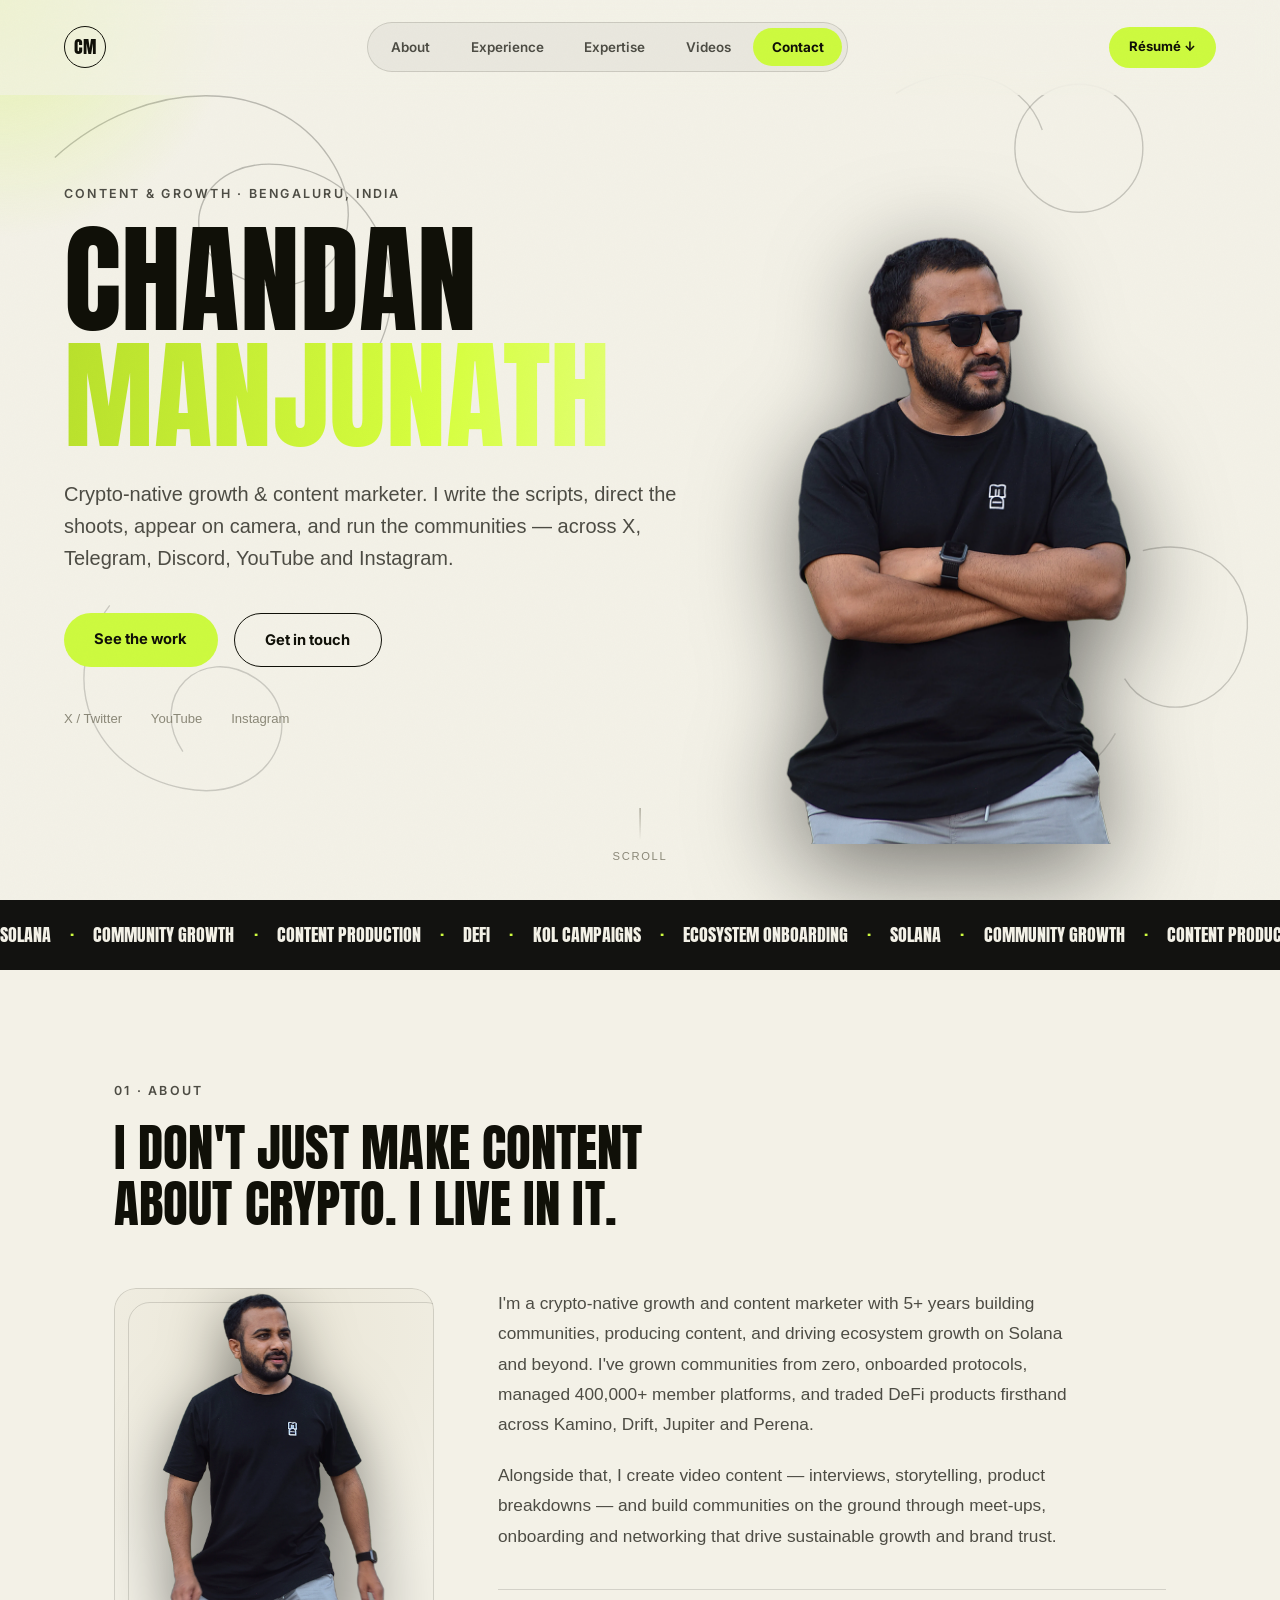
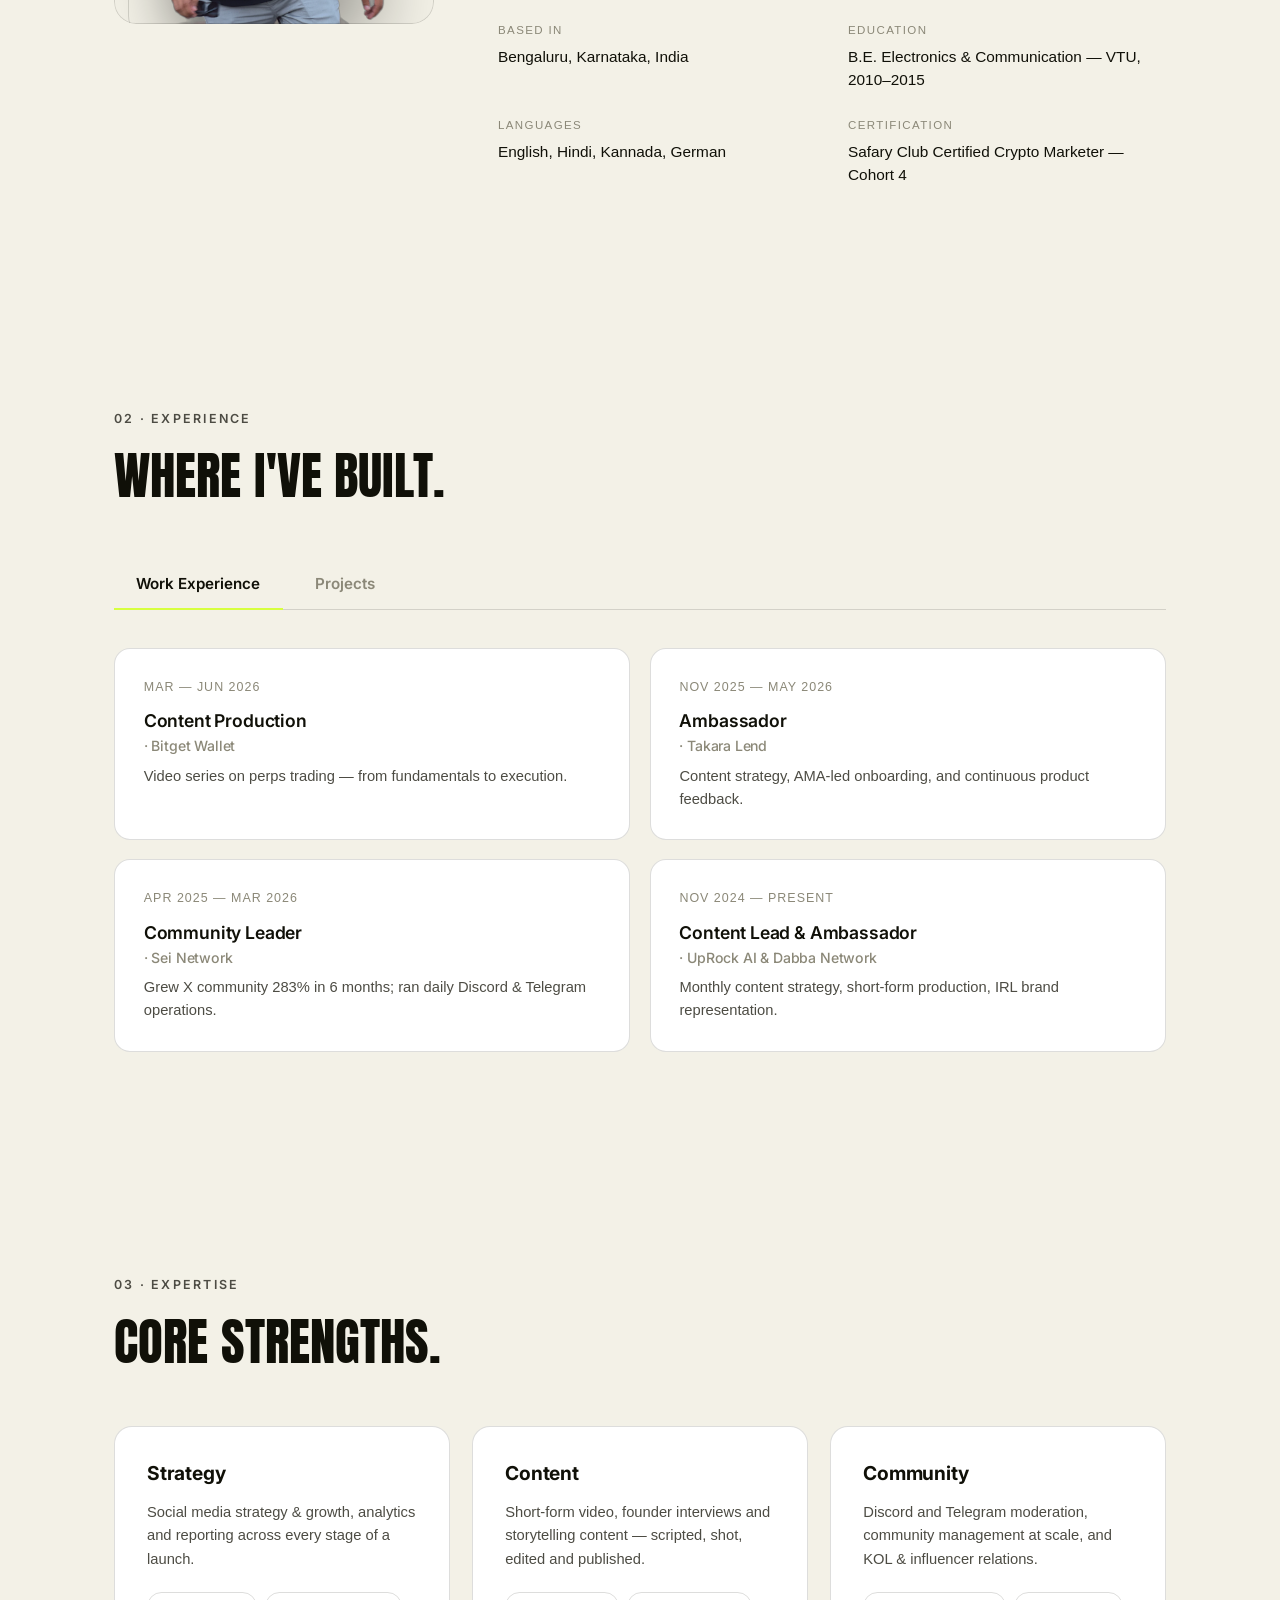
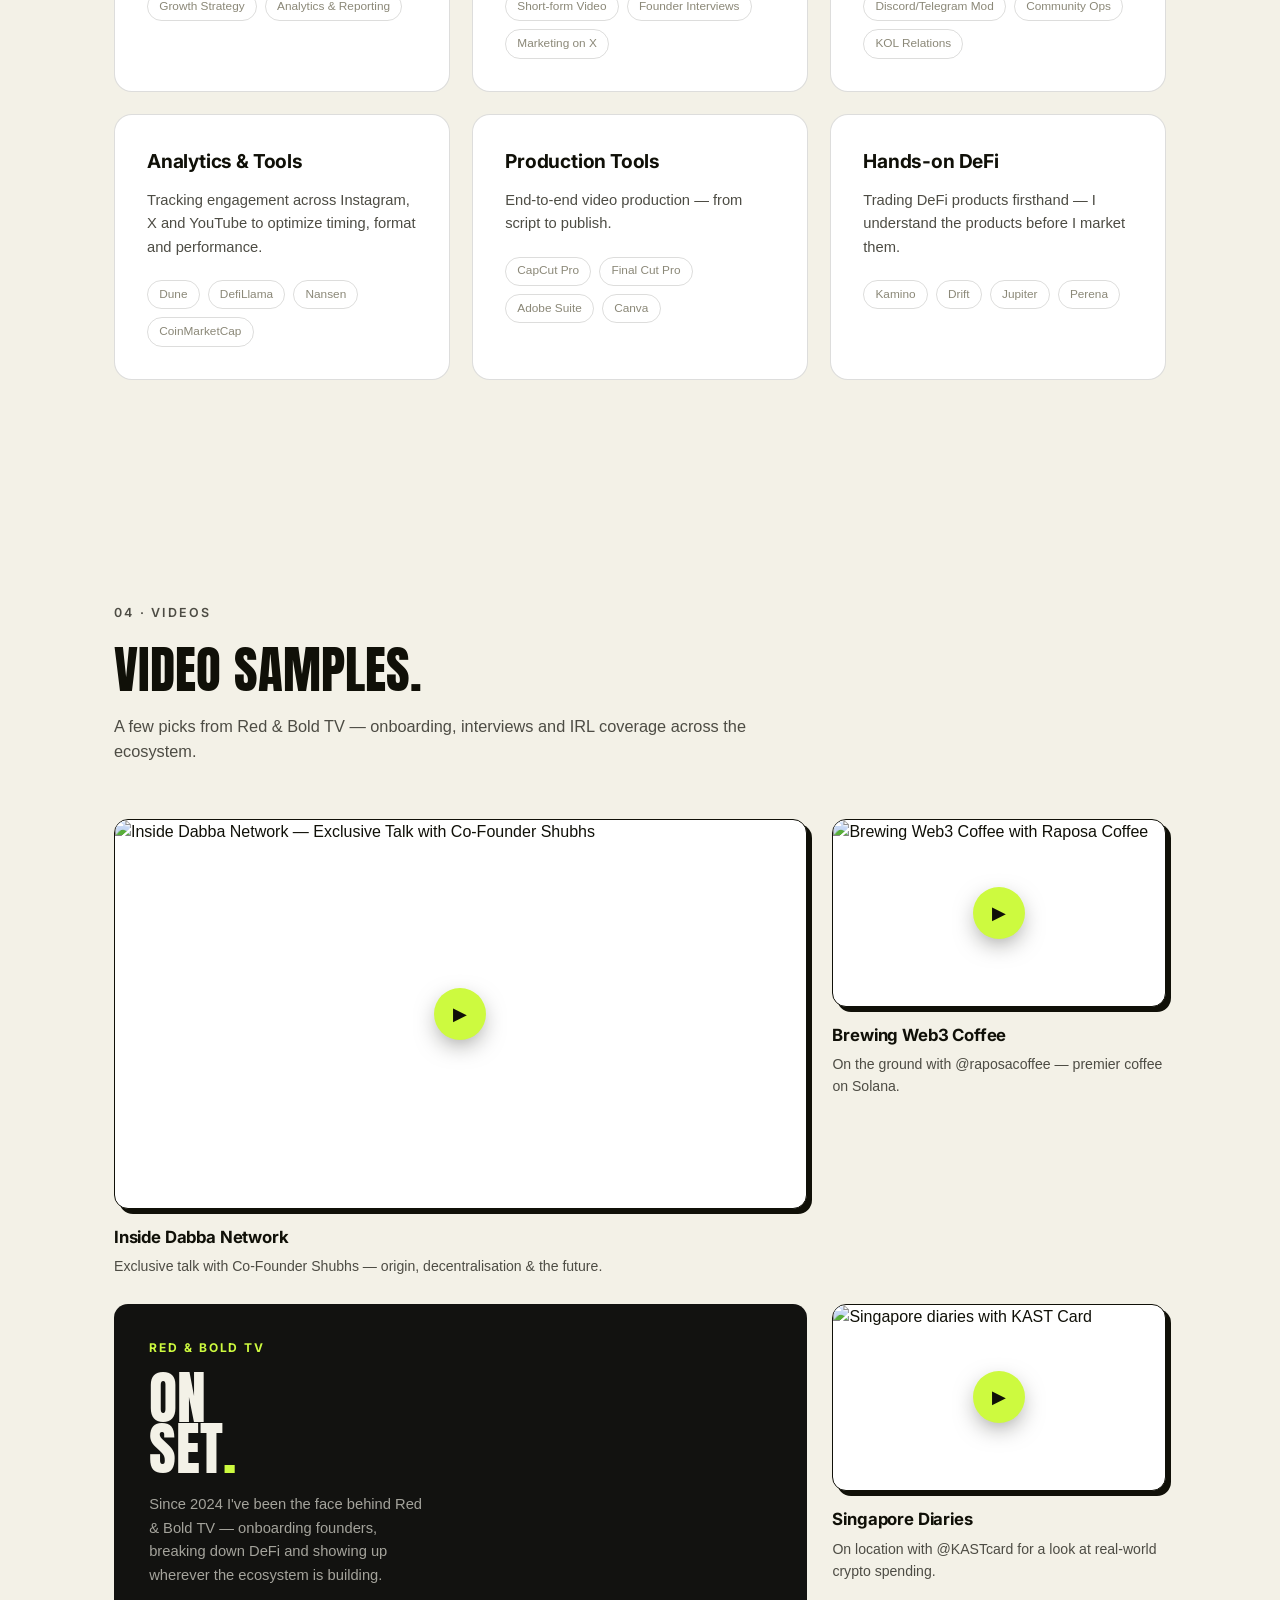
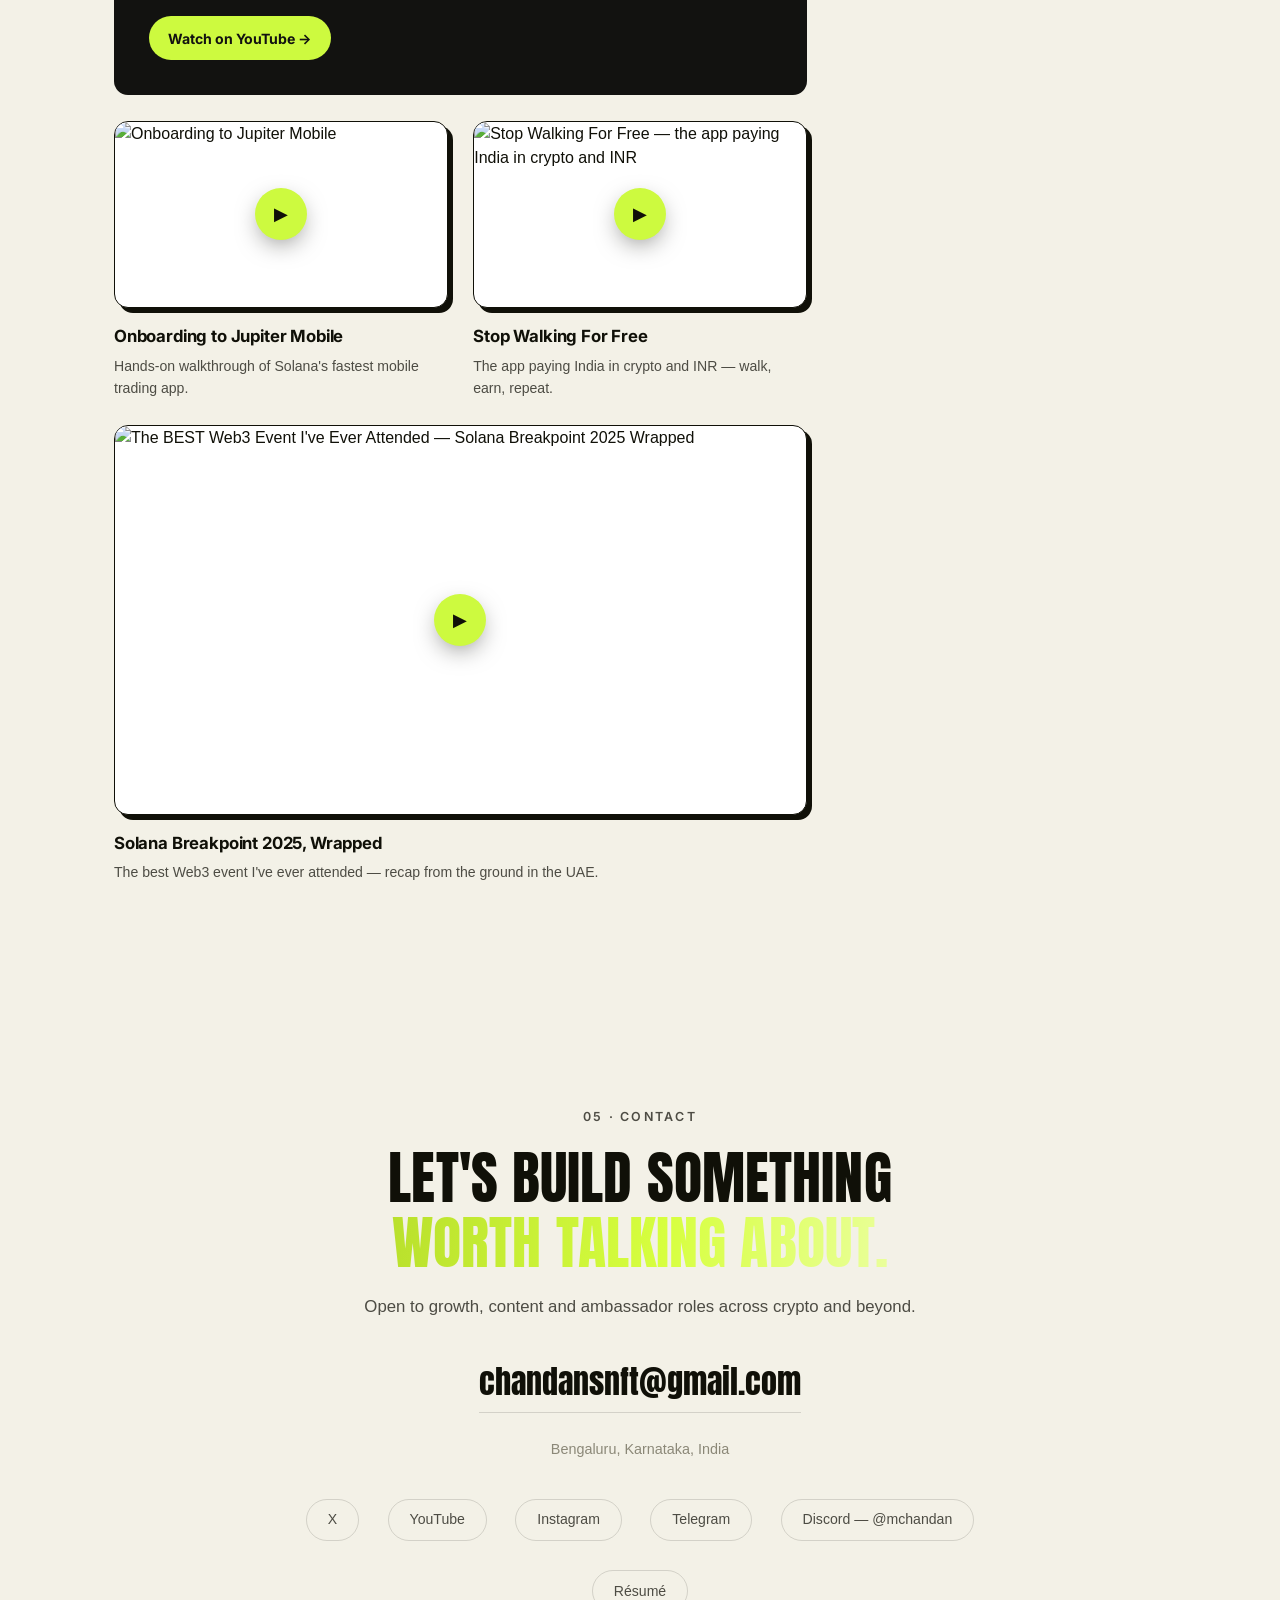
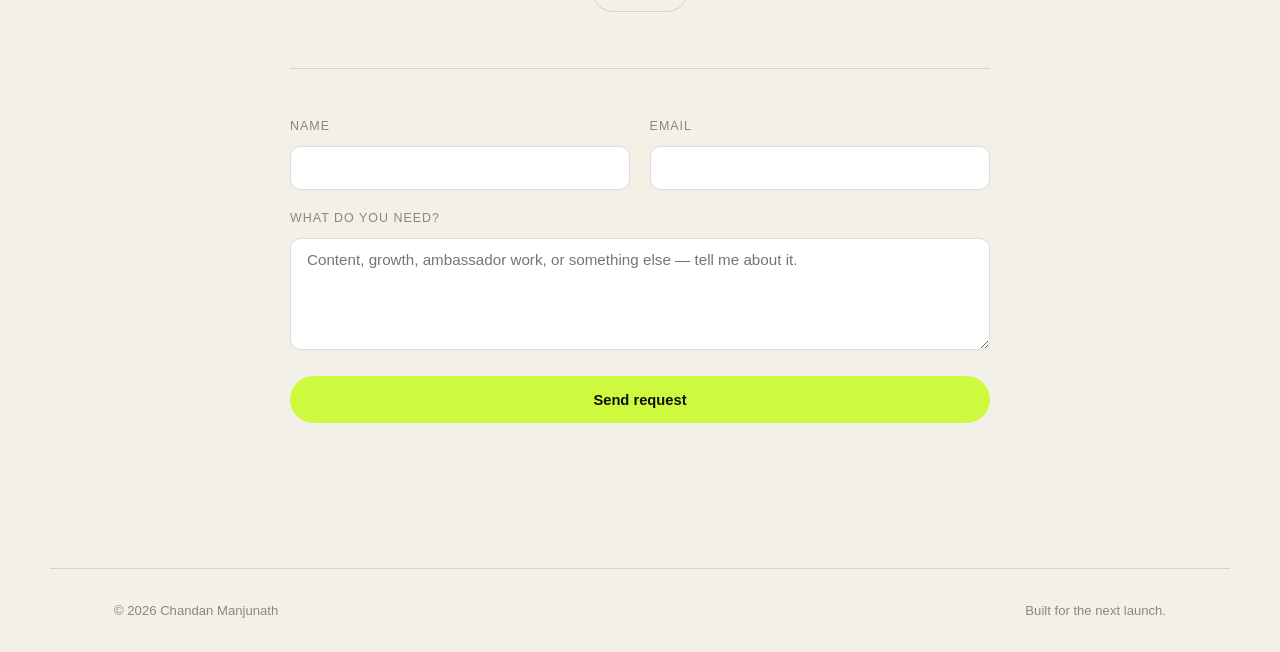
==== commit 0f5fe71e: "Simplify Takara Lend role title to Ambassador Co-Authored-By: Claude Sonnet 5 <noreply@anthropic.com" ====
--- a/index.html
+++ b/index.html
@@ -160,7 +160,7 @@
           </article>
           <article class="wx-card">
             <div class="wx-card__date">Nov 2025 — May 2026</div>
-            <h3>Growth Lead &amp; Ambassador <span>· Takara Lend</span></h3>
+            <h3>Ambassador <span>· Takara Lend</span></h3>
             <p>Content strategy, AMA-led onboarding, and continuous product feedback.</p>
           </article>
           <article class="wx-card">
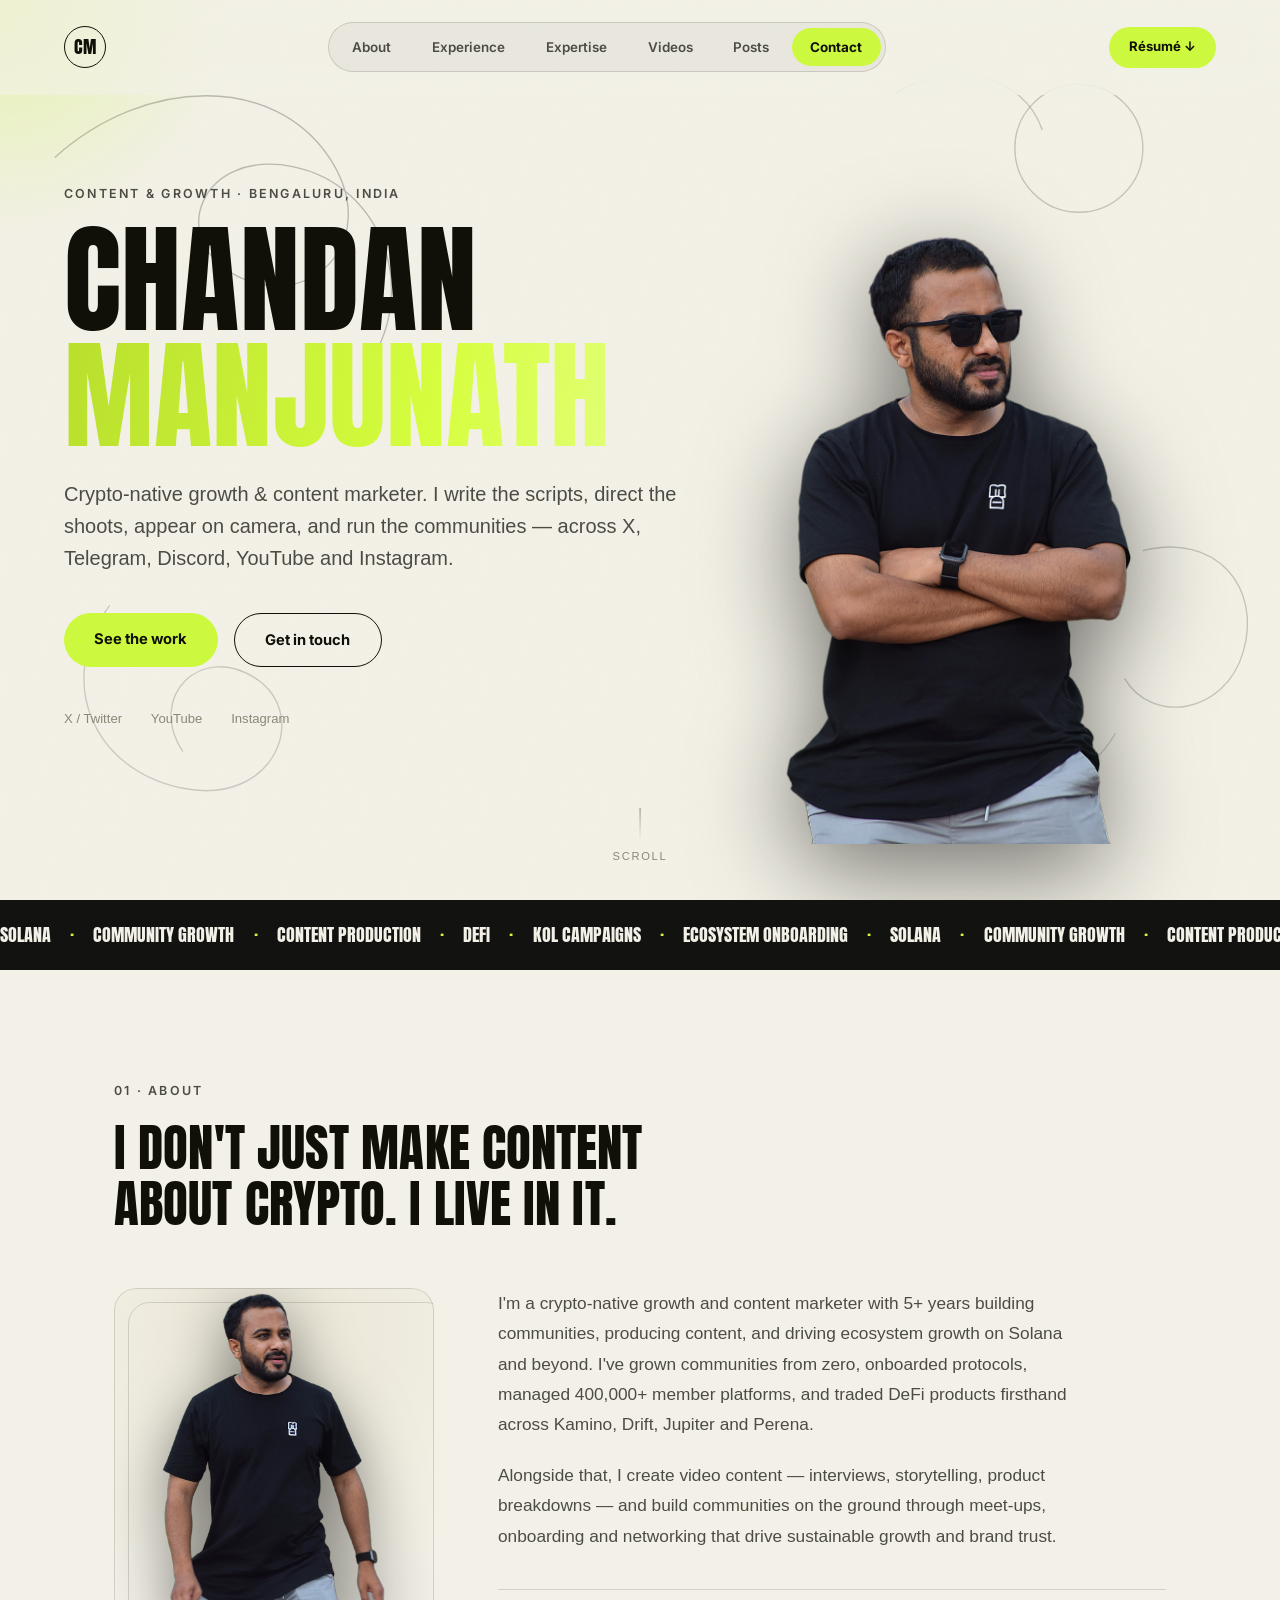
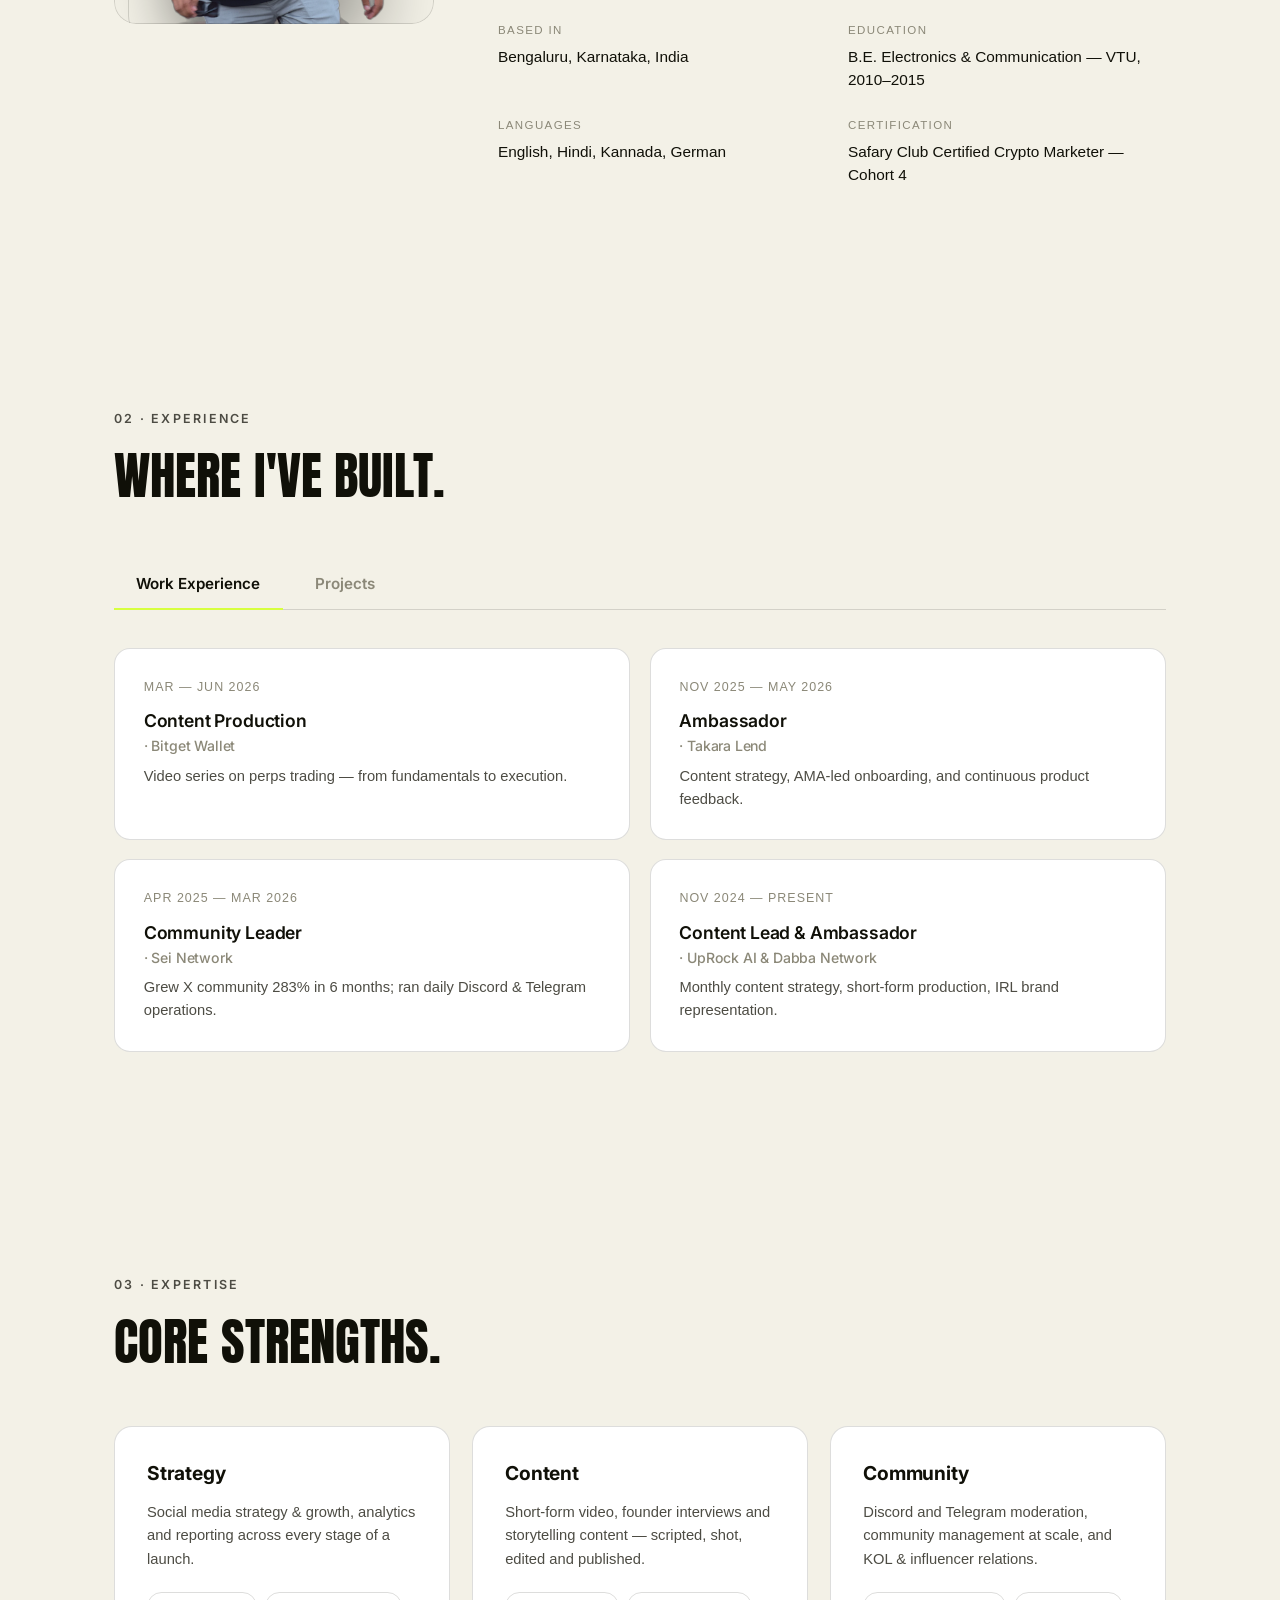
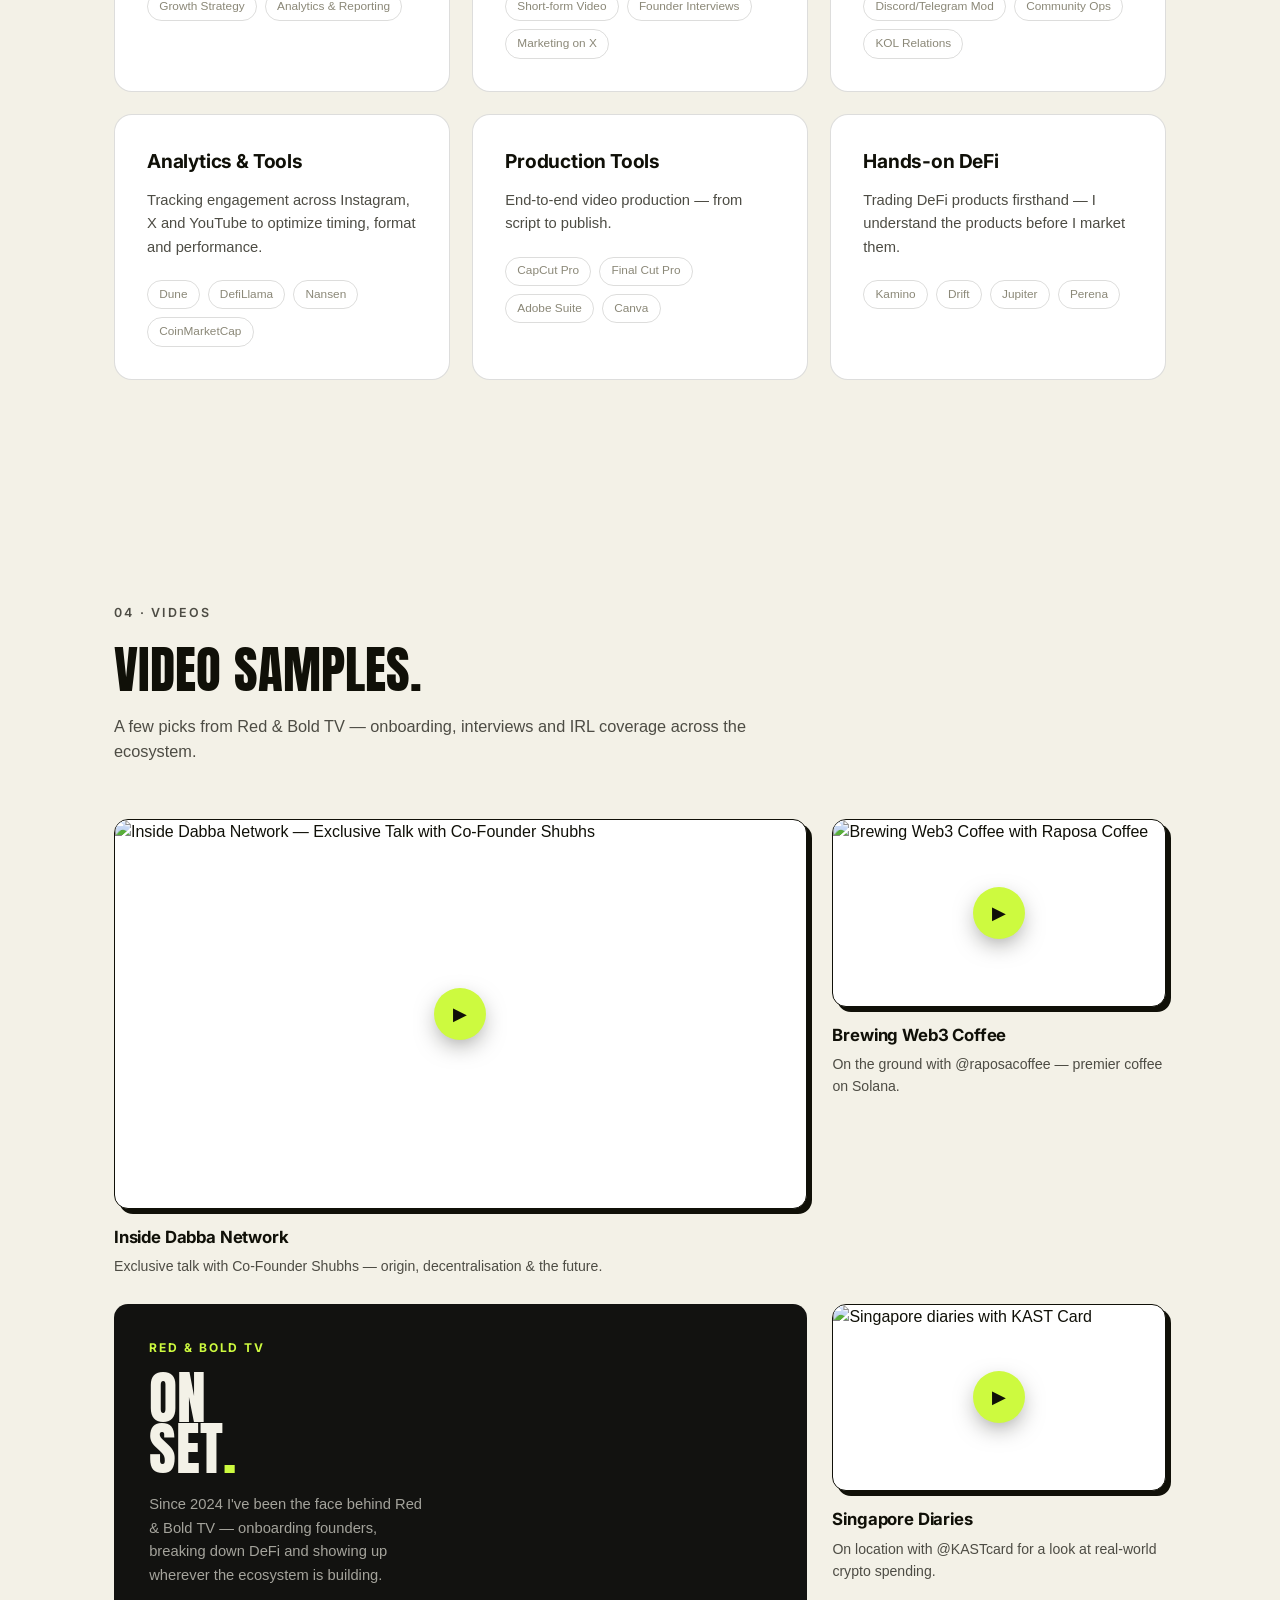
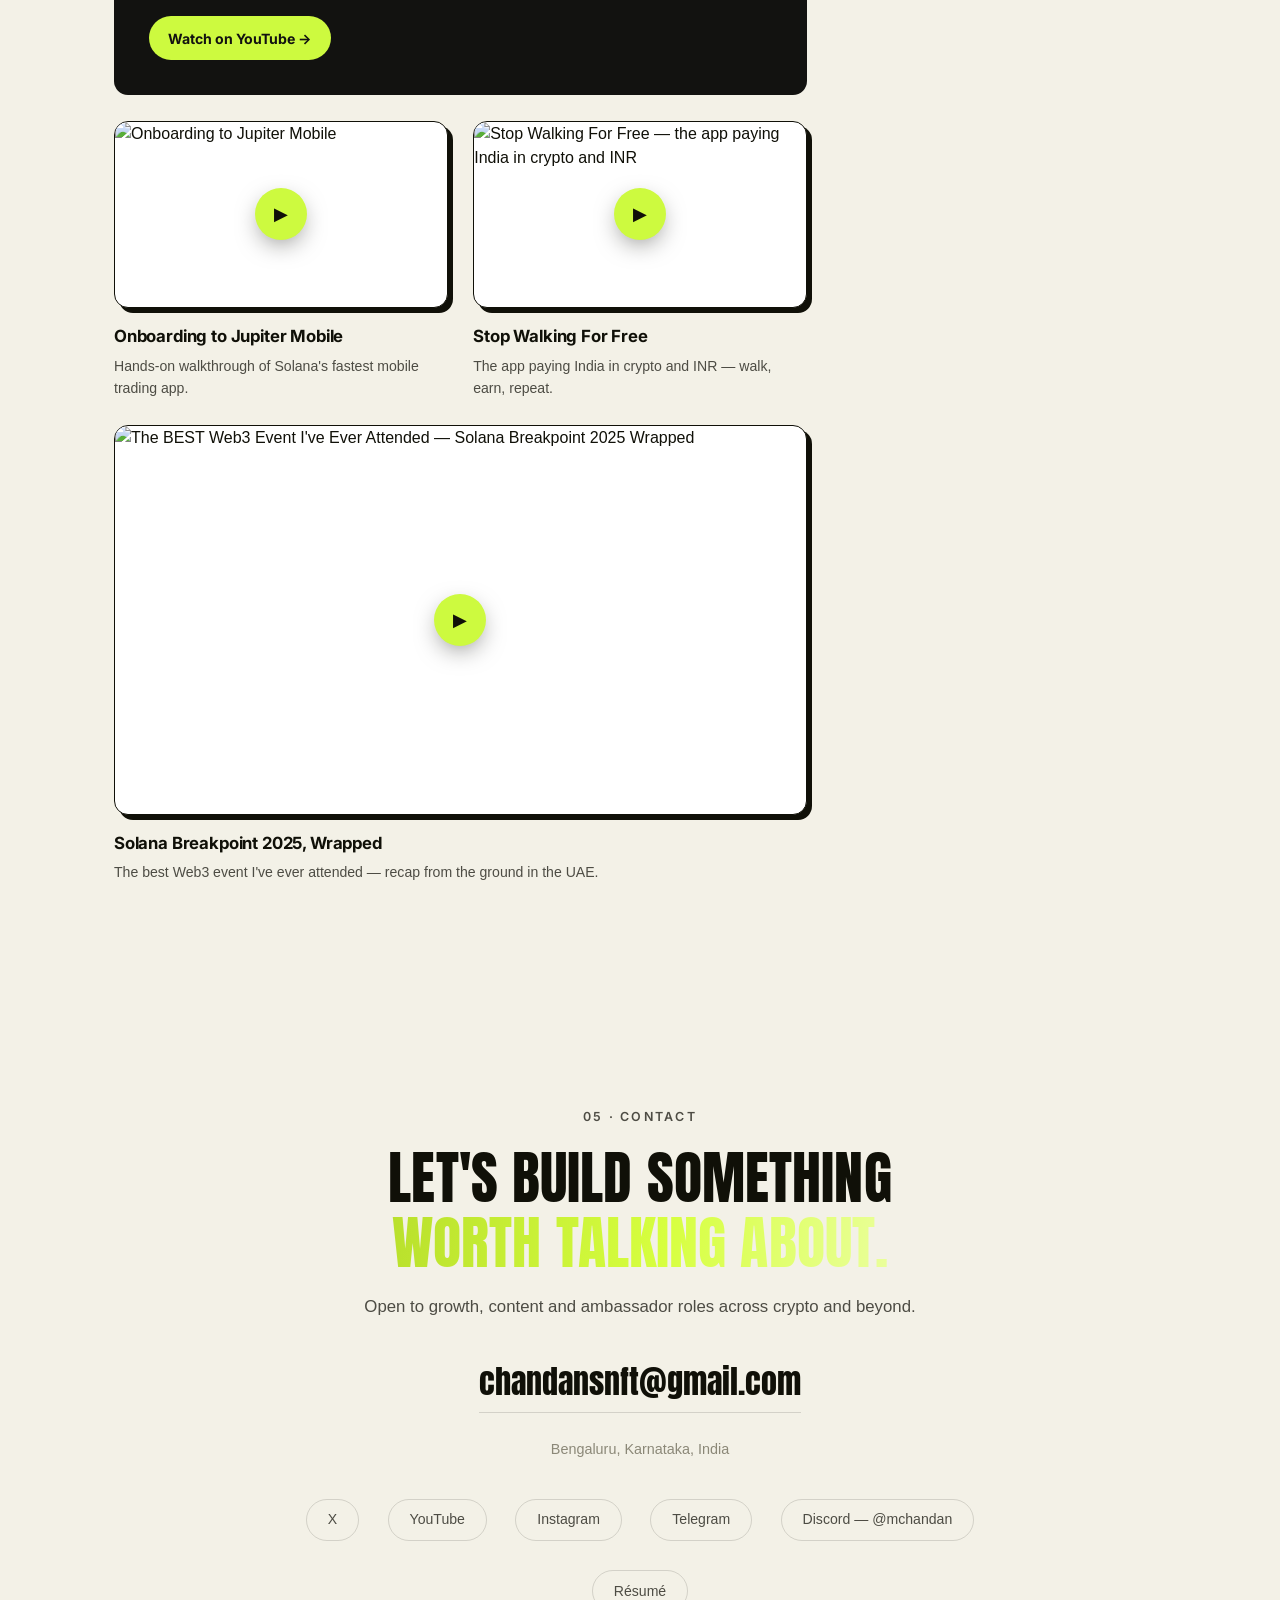
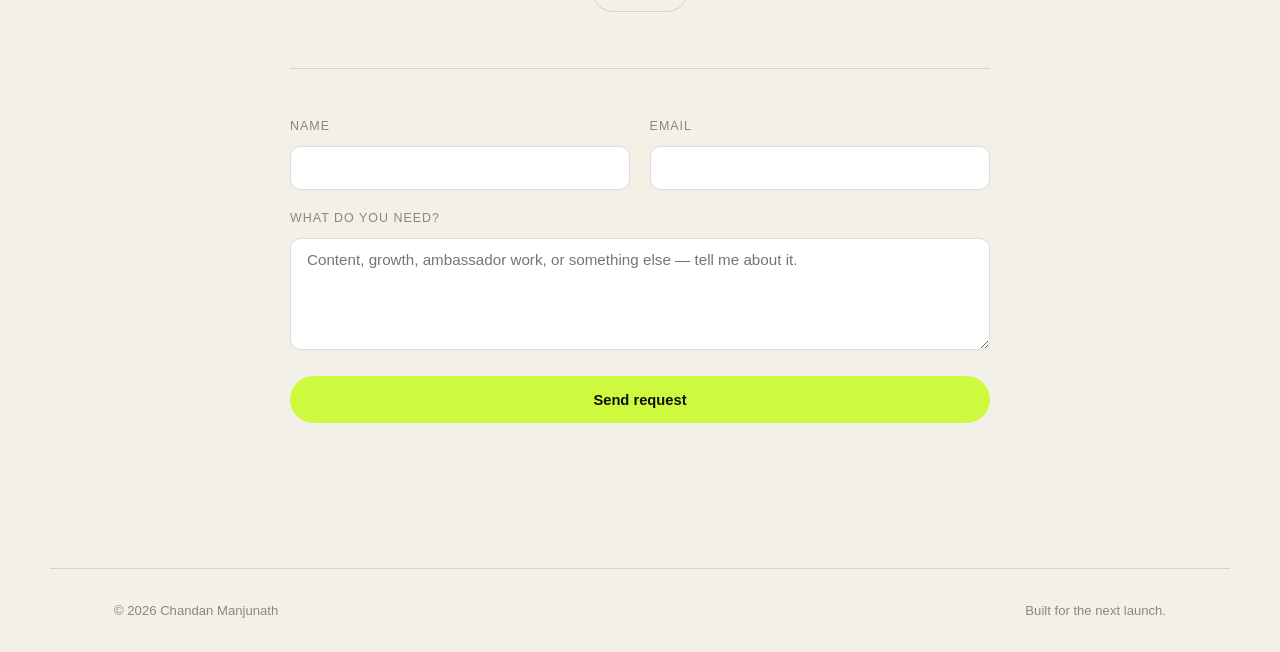
==== commit 205e014f: "Add a Posts page embedding recent video posts from X New posts.html lists two recent video tweets fr" ====
--- a/index.html
+++ b/index.html
@@ -23,6 +23,7 @@
     <a href="#experience" class="nav__tab">Experience</a>
     <a href="#expertise" class="nav__tab">Expertise</a>
     <a href="#videos" class="nav__tab">Videos</a>
+    <a href="posts.html" class="nav__tab">Posts</a>
     <a href="#contact" class="nav__tab">Contact</a>
   </nav>
   <a href="assets/Chandan_Manjunath_CV.pdf" class="nav__cta" download>Résumé ↓</a>
@@ -34,6 +35,7 @@
   <a href="#experience">Experience</a>
   <a href="#expertise">Expertise</a>
   <a href="#videos">Videos</a>
+  <a href="posts.html">Posts</a>
   <a href="#contact">Contact</a>
   <a href="assets/Chandan_Manjunath_CV.pdf" download>Download Résumé</a>
 </div>
--- a/css/style.css
+++ b/css/style.css
@@ -210,6 +210,29 @@
 .section__head h2{ font-size: clamp(2rem, 4.5vw, 3.2rem); line-height: 1.1; }
 .section__sub{ color: var(--text-dim); margin-top: 1rem; font-size: 1.02rem; }
 
+/* ============ Posts (X) ============ */
+.posts-hero{ text-align:center; padding-top: 10rem; padding-bottom: 3rem; }
+.posts-hero h1{ font-size: clamp(2.6rem, 7vw, 5rem); margin-bottom: 1rem; }
+.posts-hero .section__sub{ max-width: 520px; margin: 1rem auto 0; }
+.posts-hero__link{ color: var(--text); border-bottom: 2px solid var(--accent); }
+.posts-hero__link:hover{ background: var(--accent); }
+
+.posts-section{ padding-top: 1rem; }
+.posts-grid{
+  display:grid; grid-template-columns: repeat(2, 1fr); gap: 1.6rem;
+  max-width: 760px; margin: 0 auto;
+}
+.tweet-embed{ display:flex; justify-content:center; }
+.tweet-embed .twitter-tweet{ margin: 0 !important; }
+.posts-note{
+  text-align:center; color: var(--text-faint); font-size: .88rem;
+  max-width: 480px; margin: 2.5rem auto 0;
+}
+
+@media (max-width: 700px){
+  .posts-grid{ grid-template-columns: 1fr; }
+}
+
 /* ============ About ============ */
 .about__grid{ display:grid; grid-template-columns: 320px 1fr; gap: 4rem; align-items:start; }
 .about__photo{
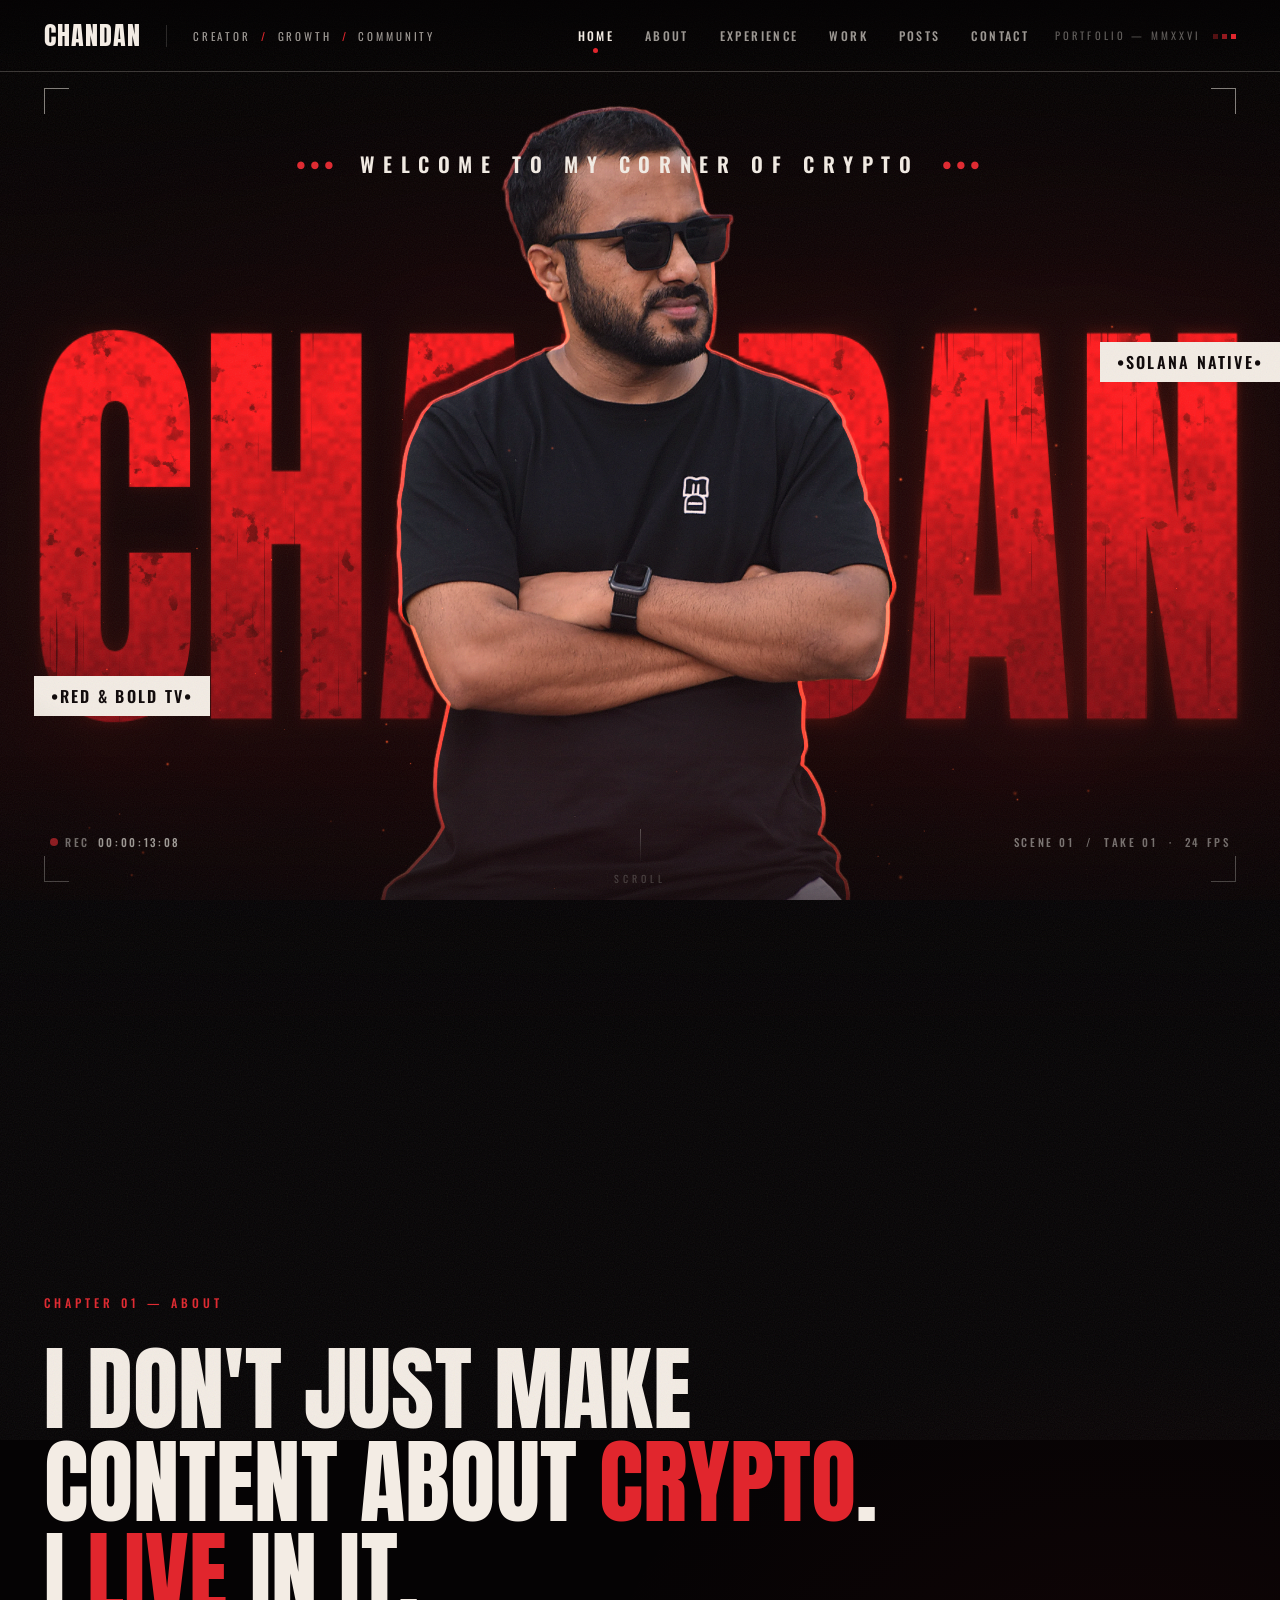
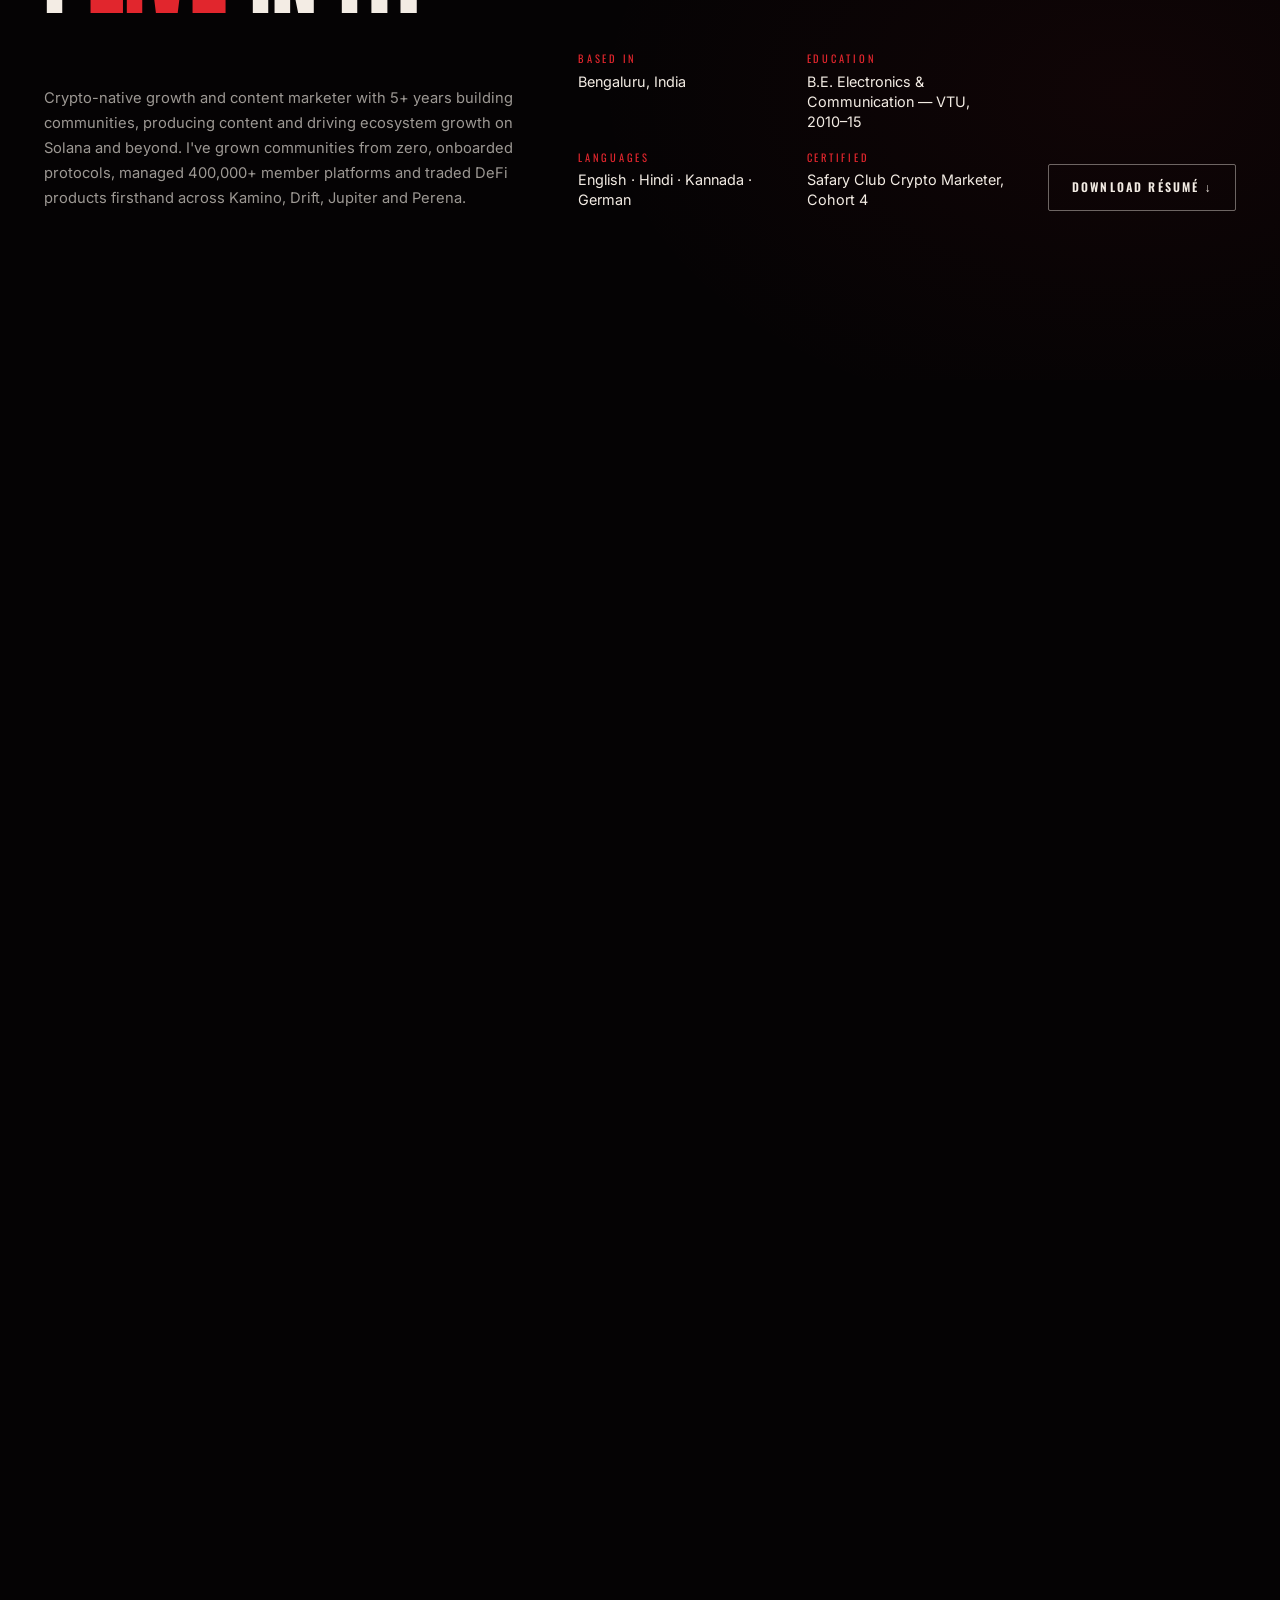
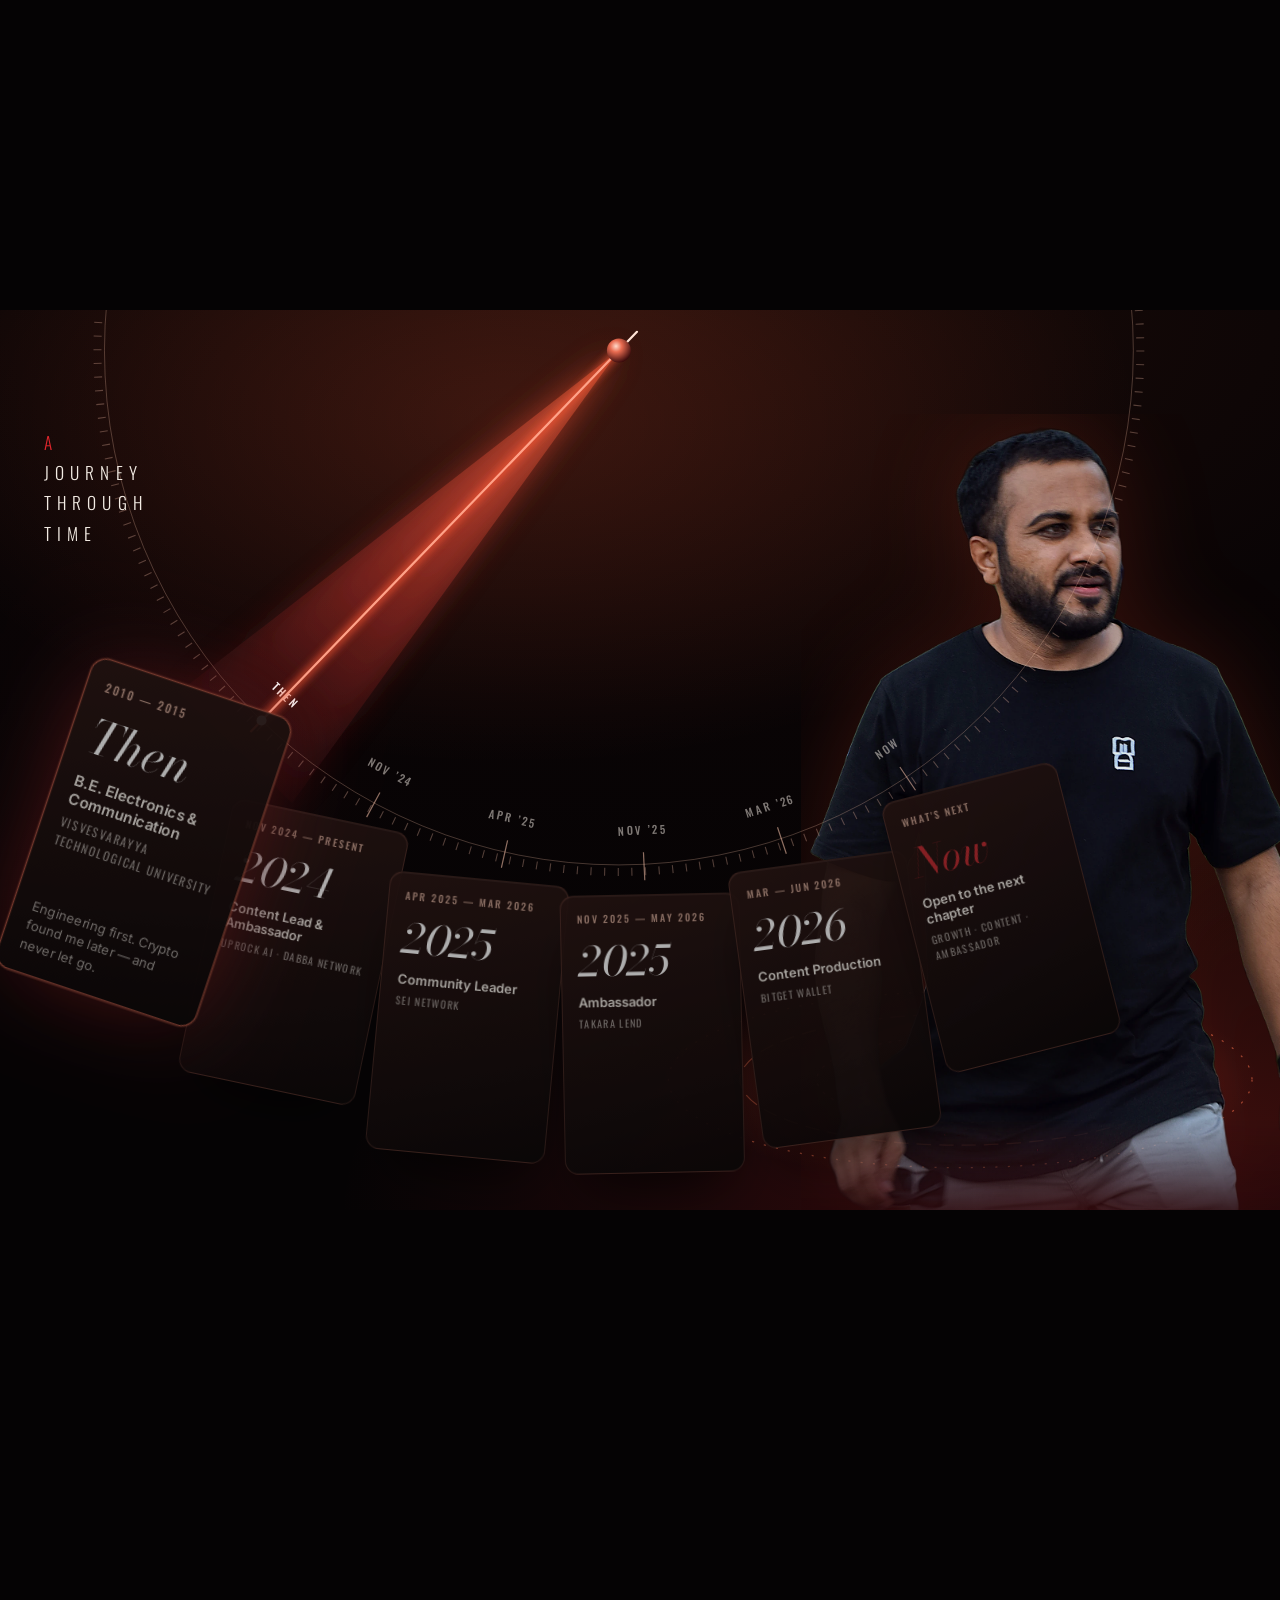
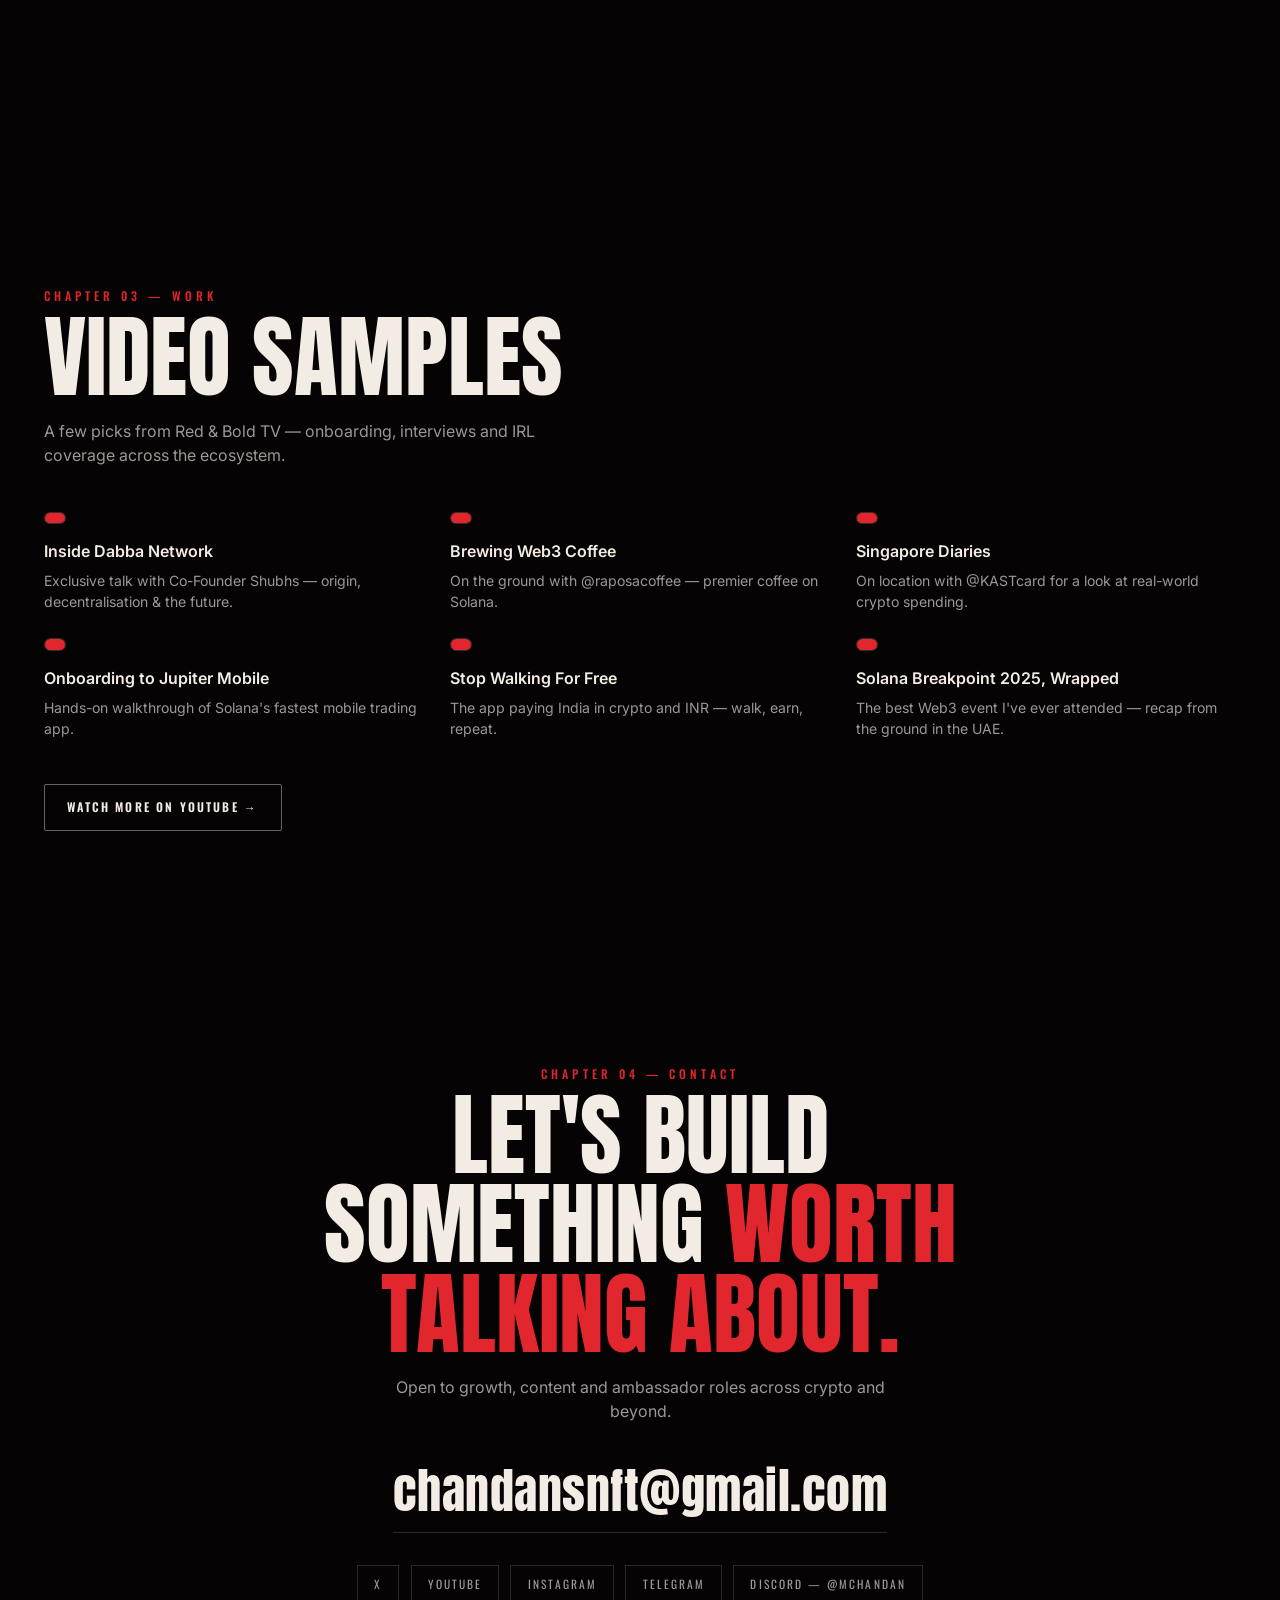
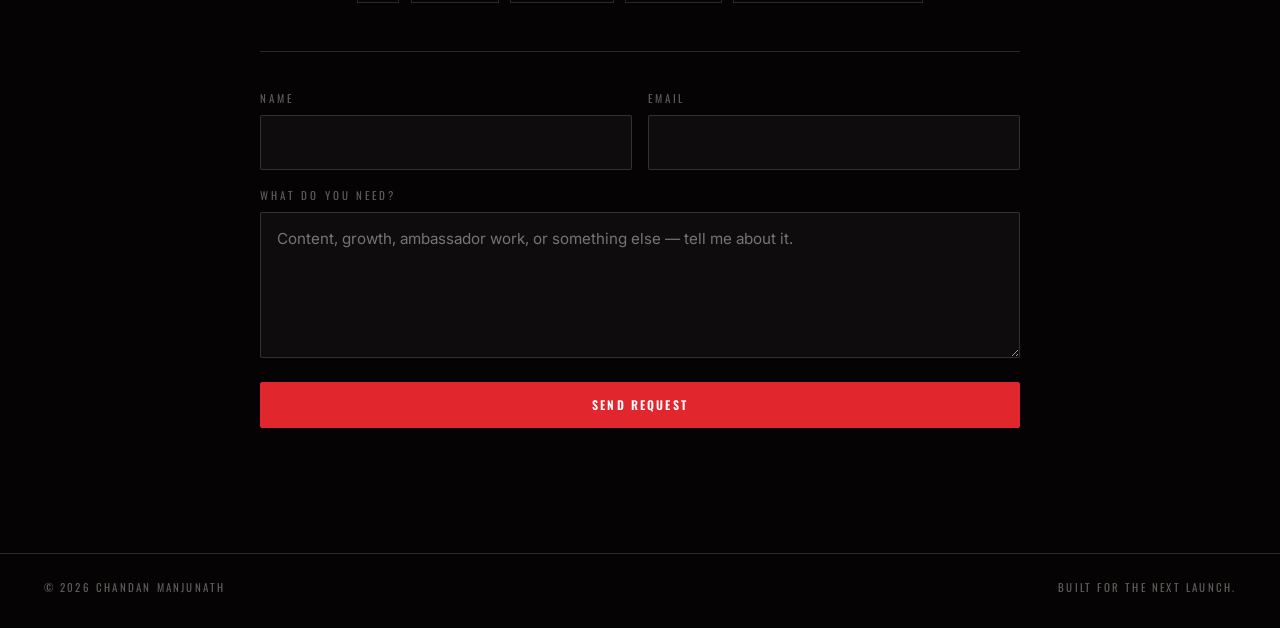
==== commit 1bc0d25a: "Cinematic rebuild, phase 1: opening scene, About manifesto, experience timeline New black + red scro" ====
--- a/index.html
+++ b/index.html
@@ -1,374 +1,345 @@
 <!doctype html>
-<html lang="en">
+<html lang="en" class="is-booting">
 <head>
-<meta charset="UTF-8" />
-<meta name="viewport" content="width=device-width, initial-scale=1.0" />
+<meta charset="utf-8" />
+<meta name="viewport" content="width=device-width, initial-scale=1, viewport-fit=cover" />
 <title>Chandan Manjunath — Content &amp; Growth</title>
 <meta name="description" content="Chandan Manjunath — crypto-native growth &amp; content marketer. Community, content and ecosystem growth across Solana and beyond." />
-<link rel="icon" href="data:image/svg+xml,<svg xmlns=%22http://www.w3.org/2000/svg%22 viewBox=%220 0 100 100%22 style=%22background:%23101010%22><rect width=%22100%22 height=%22100%22 fill=%22%23101010%22/><circle cx=%2250%22 cy=%2250%22 r=%2230%22 fill=%22%23d4ff3f%22/></svg>" />
+<meta name="theme-color" content="#050304" />
+<link rel="icon" href="data:image/svg+xml,<svg xmlns=%22http://www.w3.org/2000/svg%22 viewBox=%220 0 100 100%22><rect width=%22100%22 height=%22100%22 fill=%22%23050304%22/><circle cx=%2250%22 cy=%2250%22 r=%2228%22 fill=%22%23e1262d%22/></svg>" />
 <link rel="preconnect" href="https://fonts.googleapis.com" />
 <link rel="preconnect" href="https://fonts.gstatic.com" crossorigin />
-<link rel="stylesheet" href="https://fonts.googleapis.com/css2?family=Anton&family=Inter:wght@400;500;600;700;800&display=swap" />
-<link rel="stylesheet" href="css/style.css" />
+<link rel="stylesheet" href="https://fonts.googleapis.com/css2?family=Anton&family=Bodoni+Moda:ital,opsz,wght@0,6..96,400;0,6..96,500;1,6..96,400&family=Inter:wght@400;500;600;700&family=Oswald:wght@300;400;500;600;700&display=swap" />
+<link rel="stylesheet" href="css/cine.css" />
 </head>
 <body>
 
-<div class="noise"></div>
-<div class="cursor-glow" id="cursorGlow"></div>
-
-<header class="nav" id="nav">
-  <a href="#top" class="nav__mark">CM</a>
-  <nav class="nav__tabs" id="navTabs" role="tablist" aria-label="Section navigation">
-    <a href="#about" class="nav__tab">About</a>
-    <a href="#experience" class="nav__tab">Experience</a>
-    <a href="#expertise" class="nav__tab">Expertise</a>
-    <a href="#videos" class="nav__tab">Videos</a>
-    <a href="posts.html" class="nav__tab">Posts</a>
-    <a href="#contact" class="nav__tab">Contact</a>
+<!-- Real heading for search engines and screen readers; the visible wordmark is drawn on the canvas. -->
+<h1 class="sr-only">Chandan Manjunath — Content &amp; Growth. Crypto-native growth and content marketer based in Bengaluru.</h1>
+
+<!-- ============================================================ -->
+<!-- Fixed hero stage (canvas + viewfinder HUD). Scrolled over by .flow -->
+<div class="stage" id="stage">
+  <canvas id="heroCanvas" aria-hidden="true"></canvas>
+
+  <!-- Fallback when WebGL is unavailable: same composition in plain DOM -->
+  <div class="stage__fallback" aria-hidden="true">
+    <span class="stage__fbWord">CHANDAN</span>
+    <img class="stage__fbFig" src="assets/img/hero-portrait.webp" alt="" />
+  </div>
+
+  <div class="hud" aria-hidden="true">
+    <i class="hud__c hud__c--tl"></i><i class="hud__c hud__c--tr"></i>
+    <i class="hud__c hud__c--bl"></i><i class="hud__c hud__c--br"></i>
+
+    <p class="hud__rec"><i></i>REC <b id="hudTc">00:00:00:00</b></p>
+    <p class="hud__meta">SCENE 01 &nbsp;/&nbsp; TAKE 01 &nbsp;·&nbsp; 24 FPS</p>
+
+    <p class="welcome" id="welcome">
+      <b class="welcome__dots">•••</b>
+      <span class="welcome__text">Welcome to my corner of crypto</span>
+      <b class="welcome__dots">•••</b>
+    </p>
+
+    <p class="tape tape--l" id="tapeL"><span>•Red &amp; Bold TV•</span></p>
+    <p class="tape tape--r" id="tapeR"><span>•Solana native•</span></p>
+
+    <div class="cue" id="cue"><i></i><span>Scroll</span></div>
+  </div>
+</div>
+
+<!-- ============================================================ -->
+<header class="hdr" id="hdr">
+  <svg class="hdr__rule" aria-hidden="true" preserveAspectRatio="none">
+    <line x1="0" y1="0.5" x2="100%" y2="0.5" stroke="currentColor" stroke-width="1" vector-effect="non-scaling-stroke" />
+  </svg>
+
+  <a class="hdr__mark" href="#top" aria-label="Chandan Manjunath, home">CHANDAN</a>
+  <span class="hdr__div" aria-hidden="true"></span>
+  <p class="hdr__roles"><span>Creator</span><span>Growth</span><span>Community</span></p>
+
+  <nav class="hdr__nav" aria-label="Primary">
+    <ul>
+      <li><a href="#top" data-nav="top" class="is-active">Home</a></li>
+      <li><a href="#about" data-nav="about">About</a></li>
+      <li><a href="#experience" data-nav="experience">Experience</a></li>
+      <li><a href="#work" data-nav="work">Work</a></li>
+      <li><a href="posts.html">Posts</a></li>
+      <li><a href="#contact" data-nav="contact">Contact</a></li>
+    </ul>
   </nav>
-  <a href="assets/Chandan_Manjunath_CV.pdf" class="nav__cta" download>Résumé ↓</a>
-  <button class="nav__burger" id="burger" aria-label="Toggle menu"><span></span><span></span><span></span></button>
+
+  <div class="hdr__meta">
+    <span class="hdr__metaLabel">Portfolio — MMXXVI</span>
+    <span class="hdr__pips" aria-hidden="true"><i></i><i></i><i></i></span>
+  </div>
+
+  <button class="hdr__burger" id="burger" aria-expanded="false" aria-controls="menu">
+    <span aria-hidden="true"></span><span aria-hidden="true"></span>
+    <span class="sr-only">Menu</span>
+  </button>
 </header>
 
-<div class="mobile-menu" id="mobileMenu">
-  <a href="#about">About</a>
-  <a href="#experience">Experience</a>
-  <a href="#expertise">Expertise</a>
-  <a href="#videos">Videos</a>
-  <a href="posts.html">Posts</a>
-  <a href="#contact">Contact</a>
-  <a href="assets/Chandan_Manjunath_CV.pdf" download>Download Résumé</a>
-</div>
-
-<main id="top">
-
-  <!-- HERO -->
-  <section class="hero">
-    <div class="hero__bg" aria-hidden="true">
-      <svg class="hero__doodles" viewBox="0 0 1400 900" fill="none" xmlns="http://www.w3.org/2000/svg">
-        <path d="M60 130C160 40 300 40 360 130C420 220 340 300 260 260C180 220 220 120 320 140C420 160 460 280 400 360" stroke="var(--doodle)" stroke-opacity="0.5" stroke-width="1.5"/>
-        <circle cx="1180" cy="120" r="70" stroke="var(--doodle)" stroke-opacity="0.4" stroke-width="1.5"/>
-        <path d="M980 60C1040 20 1120 40 1140 100" stroke="var(--doodle)" stroke-opacity="0.4" stroke-width="1.5"/>
-        <path d="M120 620C60 700 100 800 200 820C300 840 340 740 280 700C220 660 160 720 200 780" stroke="var(--doodle)" stroke-opacity="0.35" stroke-width="1.5"/>
-        <path d="M1250 560C1330 540 1380 600 1360 670C1340 740 1260 750 1230 700" stroke="var(--doodle)" stroke-opacity="0.4" stroke-width="1.5"/>
-        <path d="M1000 800C1080 850 1180 830 1220 760" stroke="var(--doodle)" stroke-opacity="0.3" stroke-width="1.5"/>
-      </svg>
-    </div>
-    <div class="hero__grid">
-      <div class="hero__inner">
-        <p class="eyebrow reveal">Content &amp; Growth · Bengaluru, India</p>
-        <h1 class="hero__title">
-          <span class="reveal reveal--1">Chandan</span>
-          <span class="reveal reveal--2 grad-text">Manjunath</span>
-        </h1>
-        <p class="hero__sub reveal reveal--3">
-          Crypto-native growth &amp; content marketer. I write the scripts, direct the shoots,
-          appear on camera, and run the communities — across X, Telegram, Discord, YouTube and Instagram.
-        </p>
-        <div class="hero__cta reveal reveal--4">
-          <a href="#videos" class="btn btn--primary">See the work</a>
-          <a href="#contact" class="btn btn--ghost">Get in touch</a>
-        </div>
-        <div class="hero__socials reveal reveal--4">
-          <a href="https://x.com/AmTheChandan" target="_blank" rel="noopener">X / Twitter</a>
-          <a href="https://www.youtube.com/@redandbold" target="_blank" rel="noopener">YouTube</a>
-          <a href="https://www.instagram.com/redboldtv/" target="_blank" rel="noopener">Instagram</a>
-        </div>
-      </div>
-      <div class="hero__portrait reveal reveal--2" aria-hidden="true">
-        <picture>
-          <source media="(max-width: 760px)" srcset="assets/img/hero-portrait-sm.webp" />
-          <img src="assets/img/hero-portrait.webp" alt="" />
-        </picture>
-      </div>
-    </div>
-    <div class="hero__scroll" aria-hidden="true"><span></span>Scroll</div>
-  </section>
-
-  <!-- MARQUEE -->
-  <div class="marquee">
-    <div class="marquee__track">
-      <span>SOLANA</span><span>·</span><span>COMMUNITY GROWTH</span><span>·</span><span>CONTENT PRODUCTION</span><span>·</span>
-      <span>DEFI</span><span>·</span><span>KOL CAMPAIGNS</span><span>·</span><span>ECOSYSTEM ONBOARDING</span><span>·</span>
-      <span>SOLANA</span><span>·</span><span>COMMUNITY GROWTH</span><span>·</span><span>CONTENT PRODUCTION</span><span>·</span>
-      <span>DEFI</span><span>·</span><span>KOL CAMPAIGNS</span><span>·</span><span>ECOSYSTEM ONBOARDING</span><span>·</span>
-    </div>
-  </div>
-
-  <!-- ABOUT -->
-  <section class="section about" id="about">
-    <div class="section__head">
-      <p class="eyebrow reveal">01 · About</p>
-      <h2 class="reveal">I don't just make content<br>about crypto. I live in it.</h2>
-    </div>
-    <div class="about__grid">
-      <div class="about__photo reveal">
-        <img src="assets/img/about-cutout.webp" alt="Chandan Manjunath" />
-        <div class="about__photo-frame"></div>
-      </div>
-      <div class="about__copy reveal">
-        <p>
-          I'm a crypto-native growth and content marketer with 5+ years building communities,
-          producing content, and driving ecosystem growth on Solana and beyond. I've grown
-          communities from zero, onboarded protocols, managed 400,000+ member platforms, and
+<nav class="menu" id="menu" aria-label="Primary, expanded" hidden>
+  <ul>
+    <li><a href="#top" data-menu>Home</a></li>
+    <li><a href="#about" data-menu>About</a></li>
+    <li><a href="#experience" data-menu>Experience</a></li>
+    <li><a href="#work" data-menu>Work</a></li>
+    <li><a href="posts.html">Posts</a></li>
+    <li><a href="#contact" data-menu>Contact</a></li>
+    <li><a href="assets/Chandan_Manjunath_CV.pdf" download>Résumé ↓</a></li>
+  </ul>
+</nav>
+
+<!-- ============================================================ -->
+<main class="flow" id="top">
+  <!-- the hero is fixed, so this reserves its scroll height -->
+  <div class="hero-spacer" aria-hidden="true"></div>
+
+  <!-- ====================== CHAPTER 01 — ABOUT ====================== -->
+  <section class="manifesto" id="about" aria-labelledby="manifestoTitle">
+    <div class="manifesto__pin">
+      <p class="eyebrow">Chapter 01 — About</p>
+
+      <h2 class="manifesto__text" id="manifestoTitle" data-manifesto>
+        I don't just make content about <em>crypto</em>. I <em>live</em> in it.
+      </h2>
+
+      <div class="manifesto__body" id="manifestoBody">
+        <p class="manifesto__copy">
+          Crypto-native growth and content marketer with 5+ years building communities,
+          producing content and driving ecosystem growth on Solana and beyond. I've grown
+          communities from zero, onboarded protocols, managed 400,000+ member platforms and
           traded DeFi products firsthand across Kamino, Drift, Jupiter and Perena.
         </p>
-        <p>
-          Alongside that, I create video content — interviews, storytelling, product breakdowns —
-          and build communities on the ground through meet-ups, onboarding and networking that
-          drive sustainable growth and brand trust.
-        </p>
-        <div class="about__facts">
-          <div class="fact">
-            <span class="fact__label">Based in</span>
-            <span class="fact__value">Bengaluru, Karnataka, India</span>
-          </div>
-          <div class="fact">
-            <span class="fact__label">Education</span>
-            <span class="fact__value">B.E. Electronics &amp; Communication — VTU, 2010–2015</span>
-          </div>
-          <div class="fact">
-            <span class="fact__label">Languages</span>
-            <span class="fact__value">English, Hindi, Kannada, German</span>
-          </div>
-          <div class="fact">
-            <span class="fact__label">Certification</span>
-            <span class="fact__value">Safary Club Certified Crypto Marketer — Cohort 4</span>
-          </div>
+
+        <dl class="facts">
+          <div><dt>Based in</dt><dd>Bengaluru, India</dd></div>
+          <div><dt>Education</dt><dd>B.E. Electronics &amp; Communication — VTU, 2010–15</dd></div>
+          <div><dt>Languages</dt><dd>English · Hindi · Kannada · German</dd></div>
+          <div><dt>Certified</dt><dd>Safary Club Crypto Marketer, Cohort 4</dd></div>
+        </dl>
+
+        <a class="btn btn--ghost" href="assets/Chandan_Manjunath_CV.pdf" download>Download résumé ↓</a>
+      </div>
+    </div>
+  </section>
+
+  <!-- ====================== CHAPTER 02 — EXPERIENCE ====================== -->
+  <section class="journey" id="experience" aria-labelledby="journeyTitle">
+    <div class="journey__pin" id="journeyPin">
+      <div class="jroom" aria-hidden="true"></div>
+
+      <h2 class="jtitle" id="journeyTitle"><span>A</span><span>Journey</span><span>Through</span><span>Time</span></h2>
+
+      <svg class="jclock" id="jclock" aria-hidden="true" focusable="false">
+        <defs>
+          <linearGradient id="gBeam" gradientUnits="userSpaceOnUse">
+            <stop offset="0" stop-color="#ff5a36" stop-opacity="0.9" />
+            <stop offset="1" stop-color="#e1262d" stop-opacity="0.05" />
+          </linearGradient>
+          <radialGradient id="gPivot" cx="38%" cy="32%" r="70%">
+            <stop offset="0" stop-color="#ffd9c9" />
+            <stop offset="0.35" stop-color="#e86b50" />
+            <stop offset="1" stop-color="#3a0b0c" />
+          </radialGradient>
+          <filter id="fBlur" x="-30%" y="-30%" width="160%" height="160%"><feGaussianBlur stdDeviation="14" /></filter>
+          <filter id="fGlow" x="-50%" y="-50%" width="200%" height="200%"><feGaussianBlur stdDeviation="4" /></filter>
+        </defs>
+        <circle id="dRing"  fill="none" />
+        <circle id="dTicks" fill="none" />
+        <g id="dLabels"></g>
+        <polygon id="beamSoft" filter="url(#fBlur)" />
+        <polygon id="beam" />
+        <line id="hand" />
+        <line id="handGlow" filter="url(#fGlow)" />
+        <circle id="tip" />
+        <circle id="pivot" />
+      </svg>
+
+      <svg class="jfloor" id="jfloor" aria-hidden="true" focusable="false" viewBox="0 0 600 220">
+        <defs>
+          <radialGradient id="gPool" cx="50%" cy="50%" r="50%">
+            <stop offset="0" stop-color="#ff5a36" stop-opacity="0.35" />
+            <stop offset="1" stop-color="#ff5a36" stop-opacity="0" />
+          </radialGradient>
+        </defs>
+        <ellipse cx="300" cy="110" rx="290" ry="100" fill="url(#gPool)" />
+        <ellipse class="ring r1" cx="300" cy="110" rx="285" ry="86" />
+        <ellipse class="ring r2" cx="300" cy="110" rx="215" ry="64" />
+        <ellipse class="ring r3" cx="300" cy="110" rx="140" ry="42" />
+        <ellipse class="ring r4" cx="300" cy="110" rx="70"  ry="21" />
+      </svg>
+
+      <img class="jfig" id="jfig" src="assets/img/about-cutout.webp" alt="" draggable="false" />
+
+      <ol class="jdeck" id="jdeck">
+        <li>
+          <button class="jcard" type="button" data-label="Then" data-short="2010">
+            <span class="jcard__date">2010 — 2015</span>
+            <span class="jcard__year">Then</span>
+            <strong class="jcard__role">B.E. Electronics &amp; Communication</strong>
+            <span class="jcard__org">Visvesvarayya Technological University</span>
+            <span class="jcard__more">Engineering first. Crypto found me later — and never let go.</span>
+          </button>
+        </li>
+        <li>
+          <button class="jcard" type="button" data-label="Nov ’24" data-short="2024">
+            <span class="jcard__date">Nov 2024 — Present</span>
+            <span class="jcard__year">2024</span>
+            <strong class="jcard__role">Content Lead &amp; Ambassador</strong>
+            <span class="jcard__org">UpRock AI · Dabba Network</span>
+            <span class="jcard__more">Monthly content strategy, short-form production and IRL brand representation.</span>
+          </button>
+        </li>
+        <li>
+          <button class="jcard" type="button" data-label="Apr ’25" data-short="2025">
+            <span class="jcard__date">Apr 2025 — Mar 2026</span>
+            <span class="jcard__year">2025</span>
+            <strong class="jcard__role">Community Leader</strong>
+            <span class="jcard__org">Sei Network</span>
+            <span class="jcard__more">Grew the X community 283% in six months; ran daily Discord &amp; Telegram operations.</span>
+          </button>
+        </li>
+        <li>
+          <button class="jcard" type="button" data-label="Nov ’25" data-short="2025">
+            <span class="jcard__date">Nov 2025 — May 2026</span>
+            <span class="jcard__year">2025</span>
+            <strong class="jcard__role">Ambassador</strong>
+            <span class="jcard__org">Takara Lend</span>
+            <span class="jcard__more">Content strategy, AMA-led onboarding and continuous product feedback.</span>
+          </button>
+        </li>
+        <li>
+          <button class="jcard" type="button" data-label="Mar ’26" data-short="2026">
+            <span class="jcard__date">Mar — Jun 2026</span>
+            <span class="jcard__year">2026</span>
+            <strong class="jcard__role">Content Production</strong>
+            <span class="jcard__org">Bitget Wallet</span>
+            <span class="jcard__more">A video series on perps trading — from fundamentals to execution.</span>
+          </button>
+        </li>
+        <li>
+          <button class="jcard jcard--next" type="button" data-label="Now" data-short="Next">
+            <span class="jcard__date">What's next</span>
+            <span class="jcard__year">Now</span>
+            <strong class="jcard__role">Open to the next chapter</strong>
+            <span class="jcard__org">Growth · Content · Ambassador</span>
+            <span class="jcard__more">Let's build something worth talking about. <a href="#contact">Say hello →</a></span>
+          </button>
+        </li>
+      </ol>
+
+      <p class="jhint" aria-hidden="true"><span class="jhint__a">Move</span><span class="jhint__b">to travel</span><span class="jhint__c">through time</span><i></i></p>
+      <p class="jnote jnote--bl" aria-hidden="true">Same<br>curiosity<br>a bigger<br>stage</p>
+      <p class="jlive sr-only" id="jlive" aria-live="polite"></p>
+
+      <ul class="jrail" id="jrail" aria-label="Timeline"></ul>
+    </div>
+  </section>
+
+  <!-- ====================== CHAPTER 03 — WORK (interim) ====================== -->
+  <section class="work" id="work" aria-labelledby="workTitle">
+    <div class="work__head">
+      <p class="eyebrow">Chapter 03 — Work</p>
+      <h2 id="workTitle">Video samples</h2>
+      <p class="work__lead">A few picks from Red &amp; Bold TV — onboarding, interviews and IRL coverage across the ecosystem.</p>
+    </div>
+
+    <div class="vgrid">
+      <button class="vcard" type="button" data-yt="e2eHtDCoY50">
+        <span class="vcard__thumb"><img loading="lazy" src="https://img.youtube.com/vi/e2eHtDCoY50/hqdefault.jpg" alt="" /><i class="vcard__play">▶</i></span>
+        <strong>Inside Dabba Network</strong>
+        <span>Exclusive talk with Co-Founder Shubhs — origin, decentralisation &amp; the future.</span>
+      </button>
+      <button class="vcard" type="button" data-yt="d0KaP26-RUY">
+        <span class="vcard__thumb"><img loading="lazy" src="https://img.youtube.com/vi/d0KaP26-RUY/hqdefault.jpg" alt="" /><i class="vcard__play">▶</i></span>
+        <strong>Brewing Web3 Coffee</strong>
+        <span>On the ground with @raposacoffee — premier coffee on Solana.</span>
+      </button>
+      <button class="vcard" type="button" data-yt="6QL3csLognY">
+        <span class="vcard__thumb"><img loading="lazy" src="https://img.youtube.com/vi/6QL3csLognY/hqdefault.jpg" alt="" /><i class="vcard__play">▶</i></span>
+        <strong>Singapore Diaries</strong>
+        <span>On location with @KASTcard for a look at real-world crypto spending.</span>
+      </button>
+      <button class="vcard" type="button" data-yt="9c0hPYX3RvE">
+        <span class="vcard__thumb"><img loading="lazy" src="https://img.youtube.com/vi/9c0hPYX3RvE/hqdefault.jpg" alt="" /><i class="vcard__play">▶</i></span>
+        <strong>Onboarding to Jupiter Mobile</strong>
+        <span>Hands-on walkthrough of Solana's fastest mobile trading app.</span>
+      </button>
+      <button class="vcard" type="button" data-yt="H9_UUrFwVRY">
+        <span class="vcard__thumb"><img loading="lazy" src="https://img.youtube.com/vi/H9_UUrFwVRY/hqdefault.jpg" alt="" /><i class="vcard__play">▶</i></span>
+        <strong>Stop Walking For Free</strong>
+        <span>The app paying India in crypto and INR — walk, earn, repeat.</span>
+      </button>
+      <button class="vcard" type="button" data-yt="0l2l3vPPEnU">
+        <span class="vcard__thumb"><img loading="lazy" src="https://img.youtube.com/vi/0l2l3vPPEnU/hqdefault.jpg" alt="" /><i class="vcard__play">▶</i></span>
+        <strong>Solana Breakpoint 2025, Wrapped</strong>
+        <span>The best Web3 event I've ever attended — recap from the ground in the UAE.</span>
+      </button>
+    </div>
+
+    <p class="work__more"><a class="btn btn--ghost" href="https://www.youtube.com/@redandbold" target="_blank" rel="noopener">Watch more on YouTube →</a></p>
+  </section>
+
+  <!-- ====================== CHAPTER 04 — CONTACT (interim) ====================== -->
+  <section class="contact" id="contact" aria-labelledby="contactTitle">
+    <div class="contact__inner">
+      <p class="eyebrow">Chapter 04 — Contact</p>
+      <h2 id="contactTitle">Let's build something <em>worth talking about.</em></h2>
+      <p class="contact__lead">Open to growth, content and ambassador roles across crypto and beyond.</p>
+      <a class="contact__mail" href="mailto:chandansnft@gmail.com">chandansnft@gmail.com</a>
+
+      <ul class="contact__social">
+        <li><a href="https://x.com/AmTheChandan" target="_blank" rel="noopener">X</a></li>
+        <li><a href="https://www.youtube.com/@redandbold" target="_blank" rel="noopener">YouTube</a></li>
+        <li><a href="https://www.instagram.com/redboldtv/" target="_blank" rel="noopener">Instagram</a></li>
+        <li><a href="https://t.me/chandansgram" target="_blank" rel="noopener">Telegram</a></li>
+        <li><span>Discord — @mchandan</span></li>
+      </ul>
+
+      <form class="cform" id="contactForm" action="https://formspree.io/f/mgogjaak" method="POST">
+        <div class="cform__row">
+          <label class="field"><span>Name</span><input type="text" name="name" required autocomplete="name" /></label>
+          <label class="field"><span>Email</span><input type="email" name="email" required autocomplete="email" /></label>
         </div>
-      </div>
-    </div>
+        <label class="field"><span>What do you need?</span>
+          <textarea name="message" rows="5" required placeholder="Content, growth, ambassador work, or something else — tell me about it."></textarea>
+        </label>
+        <input type="text" name="_gotcha" class="field--hp" tabindex="-1" autocomplete="off" />
+        <button class="btn btn--solid" type="submit" id="cformBtn">Send request</button>
+        <p class="cform__status" id="cformStatus" role="status" aria-live="polite"></p>
+      </form>
+    </div>
+
+    <footer class="foot">
+      <span>© <span id="year"></span> Chandan Manjunath</span>
+      <span>Built for the next launch.</span>
+    </footer>
   </section>
-
-  <!-- EXPERIENCE -->
-  <section class="section experience" id="experience">
-    <div class="section__head">
-      <p class="eyebrow reveal">02 · Experience</p>
-      <h2 class="reveal">Where I've built.</h2>
-    </div>
-
-    <div class="tabs reveal">
-      <div class="tabs__nav" role="tablist">
-        <button class="tabs__btn is-active" role="tab" aria-selected="true" data-tab="work">Work Experience</button>
-        <button class="tabs__btn" role="tab" aria-selected="false" data-tab="projects">Projects</button>
-      </div>
-
-      <div class="tabs__panel is-active" data-panel="work">
-        <div class="wx-grid">
-          <article class="wx-card">
-            <div class="wx-card__date">Mar — Jun 2026</div>
-            <h3>Content Production <span>· Bitget Wallet</span></h3>
-            <p>Video series on perps trading — from fundamentals to execution.</p>
-          </article>
-          <article class="wx-card">
-            <div class="wx-card__date">Nov 2025 — May 2026</div>
-            <h3>Ambassador <span>· Takara Lend</span></h3>
-            <p>Content strategy, AMA-led onboarding, and continuous product feedback.</p>
-          </article>
-          <article class="wx-card">
-            <div class="wx-card__date">Apr 2025 — Mar 2026</div>
-            <h3>Community Leader <span>· Sei Network</span></h3>
-            <p>Grew X community 283% in 6 months; ran daily Discord &amp; Telegram operations.</p>
-          </article>
-          <article class="wx-card">
-            <div class="wx-card__date">Nov 2024 — Present</div>
-            <h3>Content Lead &amp; Ambassador <span>· UpRock AI &amp; Dabba Network</span></h3>
-            <p>Monthly content strategy, short-form production, IRL brand representation.</p>
-          </article>
-        </div>
-      </div>
-
-      <div class="tabs__panel" data-panel="projects">
-        <div class="proj-grid">
-          <article class="proj-card">
-            <h3>MonkeDAO</h3>
-            <p>Ambassador — community meet-ups &amp; network growth.</p>
-          </article>
-          <article class="proj-card">
-            <h3>AllDomains</h3>
-            <p>Content Creator — onboarding &amp; product videos.</p>
-          </article>
-          <article class="proj-card">
-            <h3>Solflare</h3>
-            <p>Guardian &amp; Beta Tester — wallet testing &amp; feedback.</p>
-          </article>
-          <article class="proj-card">
-            <h3>Jupiter Uplink</h3>
-            <p>Content Creator — onboarding &amp; explainer content.</p>
-          </article>
-          <article class="proj-card">
-            <h3>Wolfswap</h3>
-            <p>Growth &amp; Marketing.</p>
-          </article>
-          <article class="proj-card">
-            <h3>The Chads</h3>
-            <p>Research &amp; Media.</p>
-          </article>
-        </div>
-      </div>
-    </div>
-  </section>
-
-  <!-- EXPERTISE -->
-  <section class="section expertise" id="expertise">
-    <div class="section__head">
-      <p class="eyebrow reveal">03 · Expertise</p>
-      <h2 class="reveal">Core strengths.</h2>
-    </div>
-    <div class="expertise__grid">
-      <div class="exp-card reveal">
-        <h3>Strategy</h3>
-        <p>Social media strategy &amp; growth, analytics and reporting across every stage of a launch.</p>
-        <div class="tag-row"><span>Growth Strategy</span><span>Analytics &amp; Reporting</span></div>
-      </div>
-      <div class="exp-card reveal">
-        <h3>Content</h3>
-        <p>Short-form video, founder interviews and storytelling content — scripted, shot, edited and published.</p>
-        <div class="tag-row"><span>Short-form Video</span><span>Founder Interviews</span><span>Marketing on X</span></div>
-      </div>
-      <div class="exp-card reveal">
-        <h3>Community</h3>
-        <p>Discord and Telegram moderation, community management at scale, and KOL &amp; influencer relations.</p>
-        <div class="tag-row"><span>Discord/Telegram Mod</span><span>Community Ops</span><span>KOL Relations</span></div>
-      </div>
-      <div class="exp-card reveal">
-        <h3>Analytics &amp; Tools</h3>
-        <p>Tracking engagement across Instagram, X and YouTube to optimize timing, format and performance.</p>
-        <div class="tag-row"><span>Dune</span><span>DefiLlama</span><span>Nansen</span><span>CoinMarketCap</span></div>
-      </div>
-      <div class="exp-card reveal">
-        <h3>Production Tools</h3>
-        <p>End-to-end video production — from script to publish.</p>
-        <div class="tag-row"><span>CapCut Pro</span><span>Final Cut Pro</span><span>Adobe Suite</span><span>Canva</span></div>
-      </div>
-      <div class="exp-card reveal">
-        <h3>Hands-on DeFi</h3>
-        <p>Trading DeFi products firsthand — I understand the products before I market them.</p>
-        <div class="tag-row"><span>Kamino</span><span>Drift</span><span>Jupiter</span><span>Perena</span></div>
-      </div>
-    </div>
-  </section>
-
-  <!-- VIDEOS -->
-  <section class="section videos" id="videos">
-    <div class="section__head">
-      <p class="eyebrow reveal">04 · Videos</p>
-      <h2 class="reveal">Video samples.</h2>
-      <p class="section__sub reveal">A few picks from Red &amp; Bold TV — onboarding, interviews and IRL coverage across the ecosystem.</p>
-    </div>
-
-    <div class="video-collage">
-      <div class="video-card video-card--feature reveal" data-yt="e2eHtDCoY50">
-        <div class="video-card__thumb">
-          <img loading="lazy" src="https://img.youtube.com/vi/e2eHtDCoY50/hqdefault.jpg" alt="Inside Dabba Network — Exclusive Talk with Co-Founder Shubhs" />
-          <span class="video-card__play">▶</span>
-        </div>
-        <h3>Inside Dabba Network</h3>
-        <p>Exclusive talk with Co-Founder Shubhs — origin, decentralisation &amp; the future.</p>
-      </div>
-
-      <div class="video-card video-card--tilt-r reveal" data-yt="d0KaP26-RUY">
-        <div class="video-card__thumb">
-          <img loading="lazy" src="https://img.youtube.com/vi/d0KaP26-RUY/hqdefault.jpg" alt="Brewing Web3 Coffee with Raposa Coffee" />
-          <span class="video-card__play">▶</span>
-        </div>
-        <h3>Brewing Web3 Coffee</h3>
-        <p>On the ground with @raposacoffee — premier coffee on Solana.</p>
-      </div>
-
-      <a class="video-poster reveal" href="https://www.youtube.com/@redandbold" target="_blank" rel="noopener">
-        <span class="video-poster__eyebrow">Red &amp; Bold TV</span>
-        <span class="video-poster__headline">On<br>Set<span class="video-poster__dot">.</span></span>
-        <p class="video-poster__body">Since 2024 I've been the face behind Red &amp; Bold TV — onboarding founders, breaking down DeFi and showing up wherever the ecosystem is building.</p>
-        <span class="video-poster__cta">Watch on YouTube →</span>
-      </a>
-
-      <div class="video-card video-card--tilt-l reveal" data-yt="6QL3csLognY">
-        <div class="video-card__thumb">
-          <img loading="lazy" src="https://img.youtube.com/vi/6QL3csLognY/hqdefault.jpg" alt="Singapore diaries with KAST Card" />
-          <span class="video-card__play">▶</span>
-        </div>
-        <h3>Singapore Diaries</h3>
-        <p>On location with @KASTcard for a look at real-world crypto spending.</p>
-      </div>
-
-      <div class="video-card reveal" data-yt="9c0hPYX3RvE">
-        <div class="video-card__thumb">
-          <img loading="lazy" src="https://img.youtube.com/vi/9c0hPYX3RvE/hqdefault.jpg" alt="Onboarding to Jupiter Mobile" />
-          <span class="video-card__play">▶</span>
-        </div>
-        <h3>Onboarding to Jupiter Mobile</h3>
-        <p>Hands-on walkthrough of Solana's fastest mobile trading app.</p>
-      </div>
-
-      <div class="video-card video-card--tilt-r reveal" data-yt="H9_UUrFwVRY">
-        <div class="video-card__thumb">
-          <img loading="lazy" src="https://img.youtube.com/vi/H9_UUrFwVRY/hqdefault.jpg" alt="Stop Walking For Free — the app paying India in crypto and INR" />
-          <span class="video-card__play">▶</span>
-        </div>
-        <h3>Stop Walking For Free</h3>
-        <p>The app paying India in crypto and INR — walk, earn, repeat.</p>
-      </div>
-
-      <div class="video-card video-card--feature reveal" data-yt="0l2l3vPPEnU">
-        <div class="video-card__thumb">
-          <img loading="lazy" src="https://img.youtube.com/vi/0l2l3vPPEnU/hqdefault.jpg" alt="The BEST Web3 Event I've Ever Attended — Solana Breakpoint 2025 Wrapped" />
-          <span class="video-card__play">▶</span>
-        </div>
-        <h3>Solana Breakpoint 2025, Wrapped</h3>
-        <p>The best Web3 event I've ever attended — recap from the ground in the UAE.</p>
-      </div>
-    </div>
-  </section>
-
-  <!-- CONTACT -->
-  <section class="section contact" id="contact">
-    <div class="contact__inner">
-      <p class="eyebrow reveal">05 · Contact</p>
-      <h2 class="reveal">Let's build something<br><span class="grad-text">worth talking about.</span></h2>
-      <p class="contact__sub reveal">Open to growth, content and ambassador roles across crypto and beyond.</p>
-      <a href="mailto:chandansnft@gmail.com" class="contact__email reveal">chandansnft@gmail.com</a>
-      <div class="contact__meta reveal">
-        <span>Bengaluru, Karnataka, India</span>
-      </div>
-      <div class="contact__socials reveal">
-        <a href="https://x.com/AmTheChandan" target="_blank" rel="noopener">X</a>
-        <a href="https://www.youtube.com/@redandbold" target="_blank" rel="noopener">YouTube</a>
-        <a href="https://www.instagram.com/redboldtv/" target="_blank" rel="noopener">Instagram</a>
-        <a href="https://t.me/chandansgram" target="_blank" rel="noopener">Telegram</a>
-        <span class="contact__discord">Discord — @mchandan</span>
-        <a href="assets/Chandan_Manjunath_CV.pdf" download>Résumé</a>
-      </div>
-
-      <form class="contact-form reveal" id="contactForm" action="https://formspree.io/f/mgogjaak" method="POST">
-        <div class="contact-form__row">
-          <div class="field">
-            <label for="cf-name">Name</label>
-            <input type="text" id="cf-name" name="name" required autocomplete="name" />
-          </div>
-          <div class="field">
-            <label for="cf-email">Email</label>
-            <input type="email" id="cf-email" name="email" required autocomplete="email" />
-          </div>
-        </div>
-        <div class="field">
-          <label for="cf-message">What do you need?</label>
-          <textarea id="cf-message" name="message" rows="5" required placeholder="Content, growth, ambassador work, or something else — tell me about it."></textarea>
-        </div>
-        <input type="text" name="_gotcha" class="field--hp" tabindex="-1" autocomplete="off" />
-        <button type="submit" class="btn btn--primary contact-form__submit">Send request</button>
-        <p class="contact-form__status" id="cfStatus" role="status" aria-live="polite"></p>
-      </form>
-    </div>
-  </section>
-
 </main>
 
-<footer class="footer">
-  <span>© <span id="year"></span> Chandan Manjunath</span>
-  <span>Built for the next launch.</span>
-</footer>
-
-<script src="js/main.js"></script>
+<div class="film" aria-hidden="true"></div>
+
+<div class="boot" id="boot" role="status" aria-live="polite">
+  <div class="boot__bar"><i id="bootFill"></i></div>
+  <p class="boot__label">Loading</p>
+</div>
+
+<noscript><style>
+  .boot{display:none!important}
+  .stage__fallback{display:block!important}
+  .hdr{opacity:1!important;transform:none!important}
+  .manifesto{height:auto!important}.manifesto__pin{position:static!important;height:auto!important;padding-top:7rem!important}
+  .manifesto__body{opacity:1!important;transform:none!important}
+  .journey{height:auto!important}.journey__pin{position:static!important;height:auto!important;padding:6rem 1.25rem 3rem!important}
+  .jclock,.jfloor,.jfig,.jhint,.jnote,.jrail,.jroom{display:none!important}
+  .jdeck{position:static!important;display:grid;gap:12px;perspective:none!important}
+  .jcard{position:static!important;width:auto!important;height:auto!important;transform:none!important;opacity:1!important;filter:none!important}
+  .jcard__more{opacity:1!important;transform:none!important}
+</style></noscript>
+
+<script type="module" src="js/cine/main.js"></script>
 </body>
 </html>
--- a/css/cine.css
+++ b/css/cine.css
@@ -0,0 +1,475 @@
+/* ========================================================================
+   Cinematic rebuild — black + red.  Phase 1: shell, opening, about, journey.
+   ====================================================================== */
+
+:root {
+  --bg: #050304;
+  --bg2: #0b0607;
+  --ink: #f3ece4;
+  --dim: rgba(243, 236, 228, 0.64);
+  --faint: rgba(243, 236, 228, 0.38);
+  --line: rgba(243, 236, 228, 0.16);
+  --red: #e1262d;
+  --red-deep: #8d0f16;
+  --ember: #ff5a36;
+
+  --f-display: 'Anton', Impact, 'Arial Narrow', sans-serif;
+  --f-ui: 'Oswald', 'Arial Narrow', sans-serif;
+  --f-serif: 'Bodoni Moda', Georgia, serif;
+  --f-body: 'Inter', system-ui, -apple-system, 'Segoe UI', sans-serif;
+
+  --edge: clamp(1.1rem, 3.4vw, 3rem);
+  --hdr-h: clamp(56px, 8vh, 74px);
+}
+
+*, *::before, *::after { box-sizing: border-box; }
+html { background: var(--bg); overflow-x: clip; scroll-behavior: smooth; }
+body {
+  margin: 0; background: var(--bg); color: var(--ink);
+  font-family: var(--f-body); font-size: 16px; line-height: 1.5;
+  -webkit-font-smoothing: antialiased; overflow-x: clip;
+}
+html.is-booting body, html.menu-open body { overflow: hidden; }
+img { max-width: 100%; display: block; }
+a { color: inherit; text-decoration: none; }
+h1, h2, h3, p, ul, ol, dl, dd { margin: 0; padding: 0; }
+ul, ol { list-style: none; }
+button { font: inherit; color: inherit; }
+:focus-visible { outline: 2px solid var(--ember); outline-offset: 3px; }
+
+.sr-only {
+  position: absolute !important; width: 1px; height: 1px; padding: 0; margin: -1px;
+  overflow: hidden; clip: rect(0 0 0 0); white-space: nowrap; border: 0;
+}
+
+.eyebrow {
+  font-family: var(--f-ui); font-weight: 500; font-size: 12px;
+  letter-spacing: 0.34em; text-transform: uppercase; color: var(--red);
+}
+
+.btn {
+  display: inline-flex; align-items: center; gap: 0.6em; cursor: pointer;
+  font-family: var(--f-ui); font-weight: 600; font-size: 12px; letter-spacing: 0.18em; text-transform: uppercase;
+  padding: 1.1em 1.9em; border-radius: 2px; background: transparent;
+  border: 1px solid rgba(243, 236, 228, 0.42); color: var(--ink);
+  transition: background 0.3s, color 0.3s, border-color 0.3s;
+}
+.btn:hover { background: var(--ink); color: #0b0506; border-color: var(--ink); }
+.btn--solid { background: var(--red); border-color: var(--red); color: #fff; }
+.btn--solid:hover { background: #fff; color: #0b0506; border-color: #fff; }
+.btn[disabled] { opacity: 0.6; pointer-events: none; }
+
+/* ------------------------------------------------------------------ */
+/* Film overlay: vignette + grain, over everything                      */
+/* ------------------------------------------------------------------ */
+.film { position: fixed; inset: 0; z-index: 90; pointer-events: none; }
+.film::before {
+  content: ''; position: absolute; inset: 0;
+  background: radial-gradient(120% 90% at 50% 46%, transparent 52%, rgba(0, 0, 0, 0.58) 100%);
+}
+.film::after {
+  content: ''; position: absolute; inset: -60%;
+  background-image: url("data:image/svg+xml,%3Csvg xmlns='http://www.w3.org/2000/svg' width='160' height='160'%3E%3Cfilter id='n'%3E%3CfeTurbulence type='fractalNoise' baseFrequency='0.85' numOctaves='2' stitchTiles='stitch'/%3E%3C/filter%3E%3Crect width='100%25' height='100%25' filter='url(%23n)'/%3E%3C/svg%3E");
+  opacity: 0.075; mix-blend-mode: screen;
+  animation: grain 0.9s steps(1) infinite;
+}
+@keyframes grain {
+  0% { transform: translate(0, 0); } 17% { transform: translate(-4%, 3%); } 33% { transform: translate(3%, -5%); }
+  50% { transform: translate(-6%, -2%); } 67% { transform: translate(5%, 4%); } 83% { transform: translate(-2%, 6%); }
+}
+
+/* ------------------------------------------------------------------ */
+/* Boot veil                                                            */
+/* ------------------------------------------------------------------ */
+.boot {
+  position: fixed; inset: 0; z-index: 200; background: #000;
+  display: grid; place-content: center; justify-items: center; gap: 14px;
+  transition: opacity 1s ease 0.15s, visibility 0s linear 1.2s;
+}
+.boot__bar { width: min(220px, 50vw); height: 1px; background: rgba(243, 236, 228, 0.18); overflow: hidden; }
+.boot__bar i { display: block; height: 100%; background: var(--red); transform: scaleX(0); transform-origin: left; transition: transform 0.5s ease; }
+.boot__label { font-family: var(--f-ui); font-size: 10px; letter-spacing: 0.5em; text-transform: uppercase; color: var(--faint); }
+html.is-ready .boot { opacity: 0; visibility: hidden; }
+
+/* ------------------------------------------------------------------ */
+/* Header                                                               */
+/* ------------------------------------------------------------------ */
+.hdr {
+  position: fixed; inset: 0 0 auto 0; z-index: 100; height: var(--hdr-h);
+  display: grid; grid-template-columns: auto auto 1fr auto auto; align-items: center;
+  gap: clamp(12px, 2vw, 28px); padding: 0 var(--edge);
+  background: linear-gradient(to bottom, rgba(5, 3, 4, 0.82), rgba(5, 3, 4, 0));
+  opacity: 0; transform: translateY(-100%);
+  transition: opacity 1s ease, transform 1s cubic-bezier(0.2, 0.8, 0.2, 1);
+}
+html.cue-header .hdr { opacity: 1; transform: none; }
+.hdr__rule {
+  position: absolute; left: 0; right: 0; bottom: 0; width: 100%; height: 1px; color: rgba(243, 236, 228, 0.22);
+  transform: scaleX(0); transform-origin: left; transition: transform 1.4s cubic-bezier(0.2, 0.8, 0.2, 1) 0.35s;
+}
+html.cue-header .hdr__rule { transform: scaleX(1); }
+
+.hdr__mark { font-family: var(--f-display); font-size: clamp(20px, 2vw, 28px); letter-spacing: 0.04em; line-height: 1; }
+.hdr__div { width: 1px; height: 22px; background: var(--line); }
+.hdr__roles { display: flex; gap: 0.9em; font-family: var(--f-ui); font-weight: 400; font-size: 11px; letter-spacing: 0.26em; text-transform: uppercase; color: var(--dim); }
+.hdr__roles span + span::before { content: '/'; margin-right: 0.9em; color: var(--red); }
+
+.hdr__nav ul { display: flex; justify-content: center; gap: clamp(14px, 2.4vw, 38px); }
+.hdr__nav a {
+  position: relative; display: block; padding: 8px 0;
+  font-family: var(--f-ui); font-weight: 500; font-size: 12px; letter-spacing: 0.2em; text-transform: uppercase; color: var(--dim);
+  transition: color 0.3s;
+}
+.hdr__nav a::after {
+  content: ''; position: absolute; left: 50%; bottom: 0; width: 5px; height: 5px; margin-left: -2.5px; border-radius: 50%;
+  background: var(--red); transform: scale(0); transition: transform 0.3s;
+}
+.hdr__nav a:hover { color: var(--ink); }
+.hdr__nav a.is-active { color: var(--ink); }
+.hdr__nav a.is-active::after { transform: scale(1); }
+
+.hdr__meta { display: flex; align-items: center; gap: 12px; }
+.hdr__metaLabel { font-family: var(--f-ui); font-size: 10.5px; letter-spacing: 0.3em; text-transform: uppercase; color: var(--faint); white-space: nowrap; }
+.hdr__pips { display: flex; gap: 4px; }
+.hdr__pips i { width: 5px; height: 5px; background: var(--red); opacity: 0.35; }
+.hdr__pips i:nth-child(2) { opacity: 0.65; } .hdr__pips i:nth-child(3) { opacity: 1; }
+
+.hdr__burger { display: none; width: 44px; height: 44px; background: none; border: 0; cursor: pointer; position: relative; }
+.hdr__burger span:not(.sr-only) { position: absolute; left: 10px; right: 10px; height: 1.5px; background: var(--ink); transition: transform 0.3s; }
+.hdr__burger span:nth-child(1) { top: 17px; } .hdr__burger span:nth-child(2) { top: 26px; }
+.hdr__burger[aria-expanded='true'] span:nth-child(1) { transform: translateY(4.5px) rotate(45deg); }
+.hdr__burger[aria-expanded='true'] span:nth-child(2) { transform: translateY(-4.5px) rotate(-45deg); }
+
+@media (max-width: 1100px) { .hdr__roles, .hdr__div { display: none; } .hdr { grid-template-columns: auto 1fr auto auto; } }
+@media (max-width: 900px) {
+  .hdr { grid-template-columns: 1fr auto; }
+  .hdr__nav, .hdr__meta { display: none; }
+  .hdr__burger { display: block; }
+}
+
+.menu {
+  position: fixed; inset: 0; z-index: 95; background: rgba(5, 3, 4, 0.97);
+  display: grid; place-content: center; padding: var(--hdr-h) var(--edge) var(--edge);
+}
+.menu[hidden] { display: none; }
+.menu ul { display: grid; gap: 0.35rem; text-align: center; }
+.menu a { font-family: var(--f-display); font-size: clamp(2.2rem, 11vw, 4rem); text-transform: uppercase; line-height: 1.15; }
+.menu a:hover { color: var(--red); }
+
+/* ------------------------------------------------------------------ */
+/* Hero stage                                                           */
+/* ------------------------------------------------------------------ */
+.stage { position: fixed; inset: 0; z-index: 0; overflow: hidden; background: var(--bg); }
+.stage canvas { position: absolute; inset: 0; width: 100%; height: 100%; display: block; }
+.no-gl #heroCanvas { display: none; }
+
+.stage__fallback { display: none; position: absolute; inset: 0; }
+.no-gl .stage__fallback { display: block; }
+.stage__fbWord {
+  position: absolute; left: 0; right: 0; top: 38%; text-align: center;
+  font-family: var(--f-display); font-size: min(30vw, 46vh); line-height: 1; color: var(--red); opacity: 0.95;
+}
+.stage__fbFig { position: absolute; left: 50%; bottom: 0; height: 92%; width: auto; transform: translateX(-50%); }
+
+.hud { position: absolute; inset: 0; pointer-events: none; font-family: var(--f-ui); color: var(--ink); }
+
+.hud__c {
+  position: absolute; width: clamp(16px, 2vw, 28px); height: clamp(16px, 2vw, 28px);
+  border: 0 solid rgba(243, 236, 228, 0.55); opacity: 0; transition: opacity 0.9s ease, transform 0.9s cubic-bezier(0.2, 0.8, 0.2, 1);
+}
+.hud__c--tl { left: var(--edge); top: calc(var(--hdr-h) + 16px); border-left-width: 1.5px; border-top-width: 1.5px; transform: translate(10px, 10px); }
+.hud__c--tr { right: var(--edge); top: calc(var(--hdr-h) + 16px); border-right-width: 1.5px; border-top-width: 1.5px; transform: translate(-10px, 10px); }
+.hud__c--bl { left: var(--edge); bottom: 18px; border-left-width: 1.5px; border-bottom-width: 1.5px; transform: translate(10px, -10px); }
+.hud__c--br { right: var(--edge); bottom: 18px; border-right-width: 1.5px; border-bottom-width: 1.5px; transform: translate(-10px, -10px); }
+html.cue-hud .hud__c { opacity: 1; transform: none; }
+
+.hud__rec, .hud__meta {
+  position: absolute; margin: 0; bottom: 50px;
+  font-size: 11px; font-weight: 500; letter-spacing: 0.24em; text-transform: uppercase; color: rgba(243, 236, 228, 0.72);
+  opacity: 0; transition: opacity 0.9s ease 0.2s;
+}
+.hud__rec { left: calc(var(--edge) + 6px); display: flex; align-items: center; gap: 0.7em; }
+.hud__rec i { width: 8px; height: 8px; border-radius: 50%; background: var(--red); animation: rec 1.4s steps(1) infinite; }
+.hud__rec b { font-weight: 500; font-variant-numeric: tabular-nums; color: var(--ink); }
+.hud__meta { right: calc(var(--edge) + 6px); }
+@keyframes rec { 0%, 55% { opacity: 1; } 56%, 100% { opacity: 0.12; } }
+html.cue-hud .hud__rec, html.cue-hud .hud__meta { opacity: 1; }
+
+.welcome {
+  position: absolute; left: 0; right: 0; margin: 0; text-align: center;
+  top: calc(var(--hdr-h) + clamp(30px, 8.5vh, 96px));
+  display: flex; align-items: center; justify-content: center; gap: 1.1em;
+  font-weight: 600; font-size: clamp(11px, 1.6vw, 25px); letter-spacing: 0.30em; text-transform: uppercase;
+  opacity: 0; transform: translateY(-28px); filter: blur(6px);
+  transition: opacity 1.1s ease, transform 1.3s cubic-bezier(0.2, 0.9, 0.2, 1), letter-spacing 1.8s cubic-bezier(0.2, 0.9, 0.2, 1), filter 1.1s ease;
+}
+.welcome__dots { color: var(--red); letter-spacing: 0.2em; font-weight: 700; }
+html.cue-welcome .welcome { opacity: 1; transform: none; filter: none; letter-spacing: 0.42em; }
+
+.tape {
+  position: absolute; margin: 0; background: var(--ink); color: #0b0506;
+  font-weight: 600; font-size: clamp(10px, 1.25vw, 19px); letter-spacing: 0.14em; text-transform: uppercase;
+  padding: 0.5em 1.05em; white-space: nowrap;
+  transition: transform 1.2s cubic-bezier(0.2, 0.9, 0.2, 1), opacity 0.9s ease;
+  opacity: 0;
+}
+.tape--l { left: max(0px, calc(var(--band-left, 0px) - 0.6vw)); top: calc(var(--band-bot, 70%) - 3.1em); transform: translateX(-130%); }
+.tape--r { right: 0; top: calc(var(--band-top, 30%) + 0.9em); transform: translateX(130%); }
+html.cue-tapes .tape { opacity: 1; transform: none; }
+.stage[data-layout='portrait'] .tape--l { top: calc(var(--band-bot, 70%) + 0.6em); }
+.stage[data-layout='portrait'] .tape--r { top: calc(var(--band-bot, 70%) + 3.6em); }
+
+.cue {
+  position: absolute; left: 50%; bottom: 14px; transform: translateX(-50%);
+  display: flex; flex-direction: column; align-items: center; gap: 8px;
+  font-size: 10px; letter-spacing: 0.4em; text-transform: uppercase; color: var(--faint);
+  opacity: 0; transition: opacity 1s ease;
+}
+.cue i { width: 1px; height: 34px; background: linear-gradient(var(--faint), transparent); animation: cue 1.9s ease-in-out infinite; transform-origin: top; }
+@keyframes cue { 0% { transform: scaleY(0.2); opacity: 0; } 50% { opacity: 1; } 100% { transform: scaleY(1); opacity: 0; transform-origin: bottom; } }
+html.cue-scroll .cue { opacity: 1; }
+
+@media (max-width: 760px) {
+  .hud__meta { display: none; }
+  .hud__rec { font-size: 10px; bottom: 44px; }
+}
+
+/* ------------------------------------------------------------------ */
+/* Flow                                                                 */
+/* ------------------------------------------------------------------ */
+.flow { position: relative; z-index: 2; }
+.hero-spacer { height: 120svh; }
+
+/* ------------------------------------------------------------------ */
+/* Chapter 01 — manifesto                                               */
+/* ------------------------------------------------------------------ */
+.manifesto { position: relative; height: 270svh; background: var(--bg); }
+.manifesto::before {
+  content: ''; position: absolute; left: 0; right: 0; top: -36vh; height: 36vh; pointer-events: none;
+  background: linear-gradient(to bottom, transparent, var(--bg));
+}
+.manifesto__pin {
+  position: sticky; top: 0; height: 100svh; overflow: hidden;
+  display: flex; flex-direction: column; justify-content: center; gap: clamp(1rem, 3.4vh, 2.6rem);
+  padding: calc(var(--hdr-h) + 2vh) var(--edge) 5vh;
+  background:
+    radial-gradient(60% 55% at 88% 68%, rgba(225, 38, 45, calc(0.05 + 0.20 * var(--p, 0))), transparent 70%),
+    var(--bg);
+}
+.manifesto__text {
+  font-family: var(--f-display); font-weight: 400; text-transform: uppercase;
+  font-size: clamp(2.25rem, 7.3vw, 7.4rem); line-height: 0.99; letter-spacing: 0.002em; max-width: 19ch;
+}
+.mw { --k: 0; opacity: calc(0.14 + 0.86 * var(--k)); transition: none; }
+.manifesto__text em { font-style: normal; }
+.mw--em { color: var(--red); }
+
+.manifesto__body {
+  --kb: 0;
+  display: grid; grid-template-columns: minmax(0, 1.15fr) minmax(0, 1fr) auto; gap: clamp(1.4rem, 3vw, 3.5rem); align-items: end;
+  opacity: var(--kb); transform: translateY(calc((1 - var(--kb)) * 28px));
+}
+.manifesto__copy { font-size: clamp(0.92rem, 1.15vw, 1.1rem); line-height: 1.7; color: var(--dim); max-width: 56ch; }
+.facts { display: grid; grid-template-columns: 1fr 1fr; gap: 1.1rem 1.6rem; }
+.facts dt { font-family: var(--f-ui); font-size: 10.5px; letter-spacing: 0.26em; text-transform: uppercase; color: var(--red); margin-bottom: 0.3rem; }
+.facts dd { font-size: 0.9rem; line-height: 1.4; color: var(--ink); }
+
+@media (max-width: 1000px) {
+  .manifesto__body { grid-template-columns: 1fr; gap: 1.2rem; align-items: start; }
+  .manifesto__pin { justify-content: flex-start; padding-top: calc(var(--hdr-h) + 5vh); }
+  .manifesto__text { font-size: clamp(2.1rem, 9.6vw, 4.2rem); }
+  .facts { grid-template-columns: 1fr 1fr; gap: 0.9rem 1.2rem; }
+  .manifesto__body .btn { justify-self: start; }
+}
+
+/* ------------------------------------------------------------------ */
+/* Chapter 02 — a journey through time                                  */
+/* ------------------------------------------------------------------ */
+.journey { position: relative; height: 340svh; background: var(--bg); }
+.journey__pin { position: sticky; top: 0; height: 100svh; overflow: hidden; background: #060304; --cw: 200px; --ch: 300px; }
+
+.jroom {
+  position: absolute; inset: 0; opacity: 0; transition: opacity 1.8s ease;
+  background:
+    radial-gradient(70% 55% at 40% 12%, rgba(255, 90, 54, 0.17), transparent 70%),
+    radial-gradient(80% 55% at 84% 100%, rgba(225, 38, 45, 0.22), transparent 72%),
+    radial-gradient(120% 80% at 50% 0%, #1d0c09 0%, #090405 55%, #050304 100%);
+}
+.journey.is-in .jroom { opacity: 1; }
+
+.jtitle {
+  position: absolute; left: var(--edge); top: calc(var(--hdr-h) + 5vh); z-index: 4;
+  display: flex; flex-direction: column; font-family: var(--f-ui); font-weight: 300;
+  font-size: clamp(12px, 1.35vw, 21px); letter-spacing: 0.36em; line-height: 1.75; text-transform: uppercase;
+  opacity: 0; transform: translateY(14px); transition: opacity 1.4s ease 0.4s, transform 1.4s ease 0.4s;
+}
+.jtitle span:first-child { color: var(--red); }
+.journey.is-in .jtitle { opacity: 1; transform: none; }
+
+.jclock { position: absolute; inset: 0; width: 100%; height: 100%; pointer-events: none; opacity: 0; transition: opacity 1.4s ease 0.6s; z-index: 2; }
+.journey.is-in .jclock { opacity: 1; }
+#dRing { stroke: rgba(255, 200, 175, 0.26); stroke-width: 1; }
+#dTicks { stroke: rgba(255, 200, 175, 0.30); stroke-width: 8; }
+.dtick { stroke: rgba(255, 200, 175, 0.55); stroke-width: 1.2; transition: stroke 0.3s; }
+.dtick.is-active { stroke: #ff6a4a; stroke-width: 2.2; }
+.dlabel { font-family: var(--f-ui); font-weight: 500; font-size: 11px; letter-spacing: 0.2em; text-transform: uppercase; fill: rgba(243, 236, 228, 0.5); transition: fill 0.3s; }
+.dlabel.is-active { fill: #fff; }
+#beam, #beamSoft { fill: url(#gBeam); opacity: 0; transition: opacity 1.2s ease 1.6s; mix-blend-mode: screen; }
+.journey.is-in #beam { opacity: 0.5; }
+.journey.is-in #beamSoft { opacity: 0.7; }
+#hand { stroke: #ffe3d6; stroke-width: 2.2; stroke-linecap: round; }
+#handGlow { stroke: #ff5a36; stroke-width: 7; stroke-linecap: round; opacity: 0.8; }
+#tip { fill: #fff; }
+#pivot { fill: url(#gPivot); }
+
+.jfloor {
+  position: absolute; right: 1%; bottom: 2%; width: min(48vw, 800px); height: auto; z-index: 1; pointer-events: none;
+  opacity: 0; transition: opacity 1.8s ease 1s;
+}
+.journey.is-in .jfloor { opacity: 1; }
+.jfloor .ring { fill: none; stroke: rgba(255, 120, 82, 0.55); stroke-width: 1.2; stroke-dasharray: 2 10; animation: dash 22s linear infinite; }
+.jfloor .r2 { stroke-dasharray: 14 8; animation-duration: 30s; animation-direction: reverse; stroke: rgba(255, 120, 82, 0.4); }
+.jfloor .r3 { stroke-dasharray: 3 7; animation-duration: 16s; }
+.jfloor .r4 { stroke-dasharray: 22 10; animation-duration: 26s; animation-direction: reverse; stroke: rgba(255, 150, 110, 0.5); }
+@keyframes dash { to { stroke-dashoffset: -480; } }
+
+.jfig {
+  position: absolute; right: -6%; bottom: -1.5%; z-index: 1; height: min(90%, 940px); width: auto; max-width: 44%;
+  object-fit: contain; object-position: bottom right; pointer-events: none; user-select: none;
+  filter: brightness(0.9) contrast(1.06) drop-shadow(0 0 46px rgba(255, 70, 40, 0.18));
+  -webkit-mask-image: linear-gradient(to top, transparent 0, #000 13%); mask-image: linear-gradient(to top, transparent 0, #000 13%);
+  opacity: 0; transform: translateY(46px);
+  transition: opacity 1.8s ease 1.1s, transform 2s cubic-bezier(0.2, 0.8, 0.2, 1) 1.1s;
+}
+.journey.is-in .jfig { opacity: 1; transform: none; }
+
+.jdeck { position: absolute; inset: 0; z-index: 2; perspective: 1700px; pointer-events: none; }
+.jcard {
+  --rise: 70px; --s: 1;
+  position: absolute; left: 0; top: 0; width: var(--cw); height: var(--ch);
+  transform: translate3d(var(--x, 0px), var(--y, 0px), 0) translate(-50%, -50%) translateY(var(--rise)) rotate(var(--rot, 0deg)) scale(var(--s));
+  display: flex; flex-direction: column; align-items: flex-start; text-align: left; cursor: pointer;
+  padding: clamp(13px, 1.25vw, 20px);
+  background: linear-gradient(165deg, rgba(50, 23, 20, 0.94), rgba(15, 8, 9, 0.96));
+  border: 1px solid rgba(255, 140, 110, 0.20); border-radius: 14px;
+  box-shadow: 0 30px 60px -22px rgba(0, 0, 0, 0.85), inset 0 1px 0 rgba(255, 200, 180, 0.07);
+  opacity: 0; filter: blur(8px) brightness(0.75);
+  pointer-events: auto; overflow: hidden;
+  transition: transform 0.7s cubic-bezier(0.2, 0.8, 0.2, 1), opacity 0.5s, filter 0.5s, border-color 0.4s, box-shadow 0.4s;
+}
+.journey.is-in .jcard {
+  --rise: 0px; opacity: var(--o, 1); filter: blur(0) brightness(0.68) saturate(0.8);
+  transition: transform 1.6s cubic-bezier(0.2, 0.9, 0.2, 1) 1.9s, opacity 1.3s ease 1.9s, filter 1.3s ease 1.9s, border-color 0.4s, box-shadow 0.4s;
+}
+.journey.is-live .jcard {
+  transition: transform 0.7s cubic-bezier(0.2, 0.8, 0.2, 1), opacity 0.5s, filter 0.5s, border-color 0.4s, box-shadow 0.4s;
+}
+.jcard.is-active {
+  --s: 1.17; z-index: 6; filter: blur(0) brightness(1) saturate(1);
+  border-color: rgba(255, 106, 74, 0.7);
+  box-shadow: 0 0 0 1px rgba(255, 106, 74, 0.22), 0 0 80px -8px rgba(225, 38, 45, 0.6), 0 40px 80px -22px rgba(0, 0, 0, 0.9);
+}
+.jcard__date { font-family: var(--f-ui); font-weight: 500; font-size: clamp(9px, 0.78vw, 11px); letter-spacing: 0.2em; text-transform: uppercase; color: rgba(255, 196, 170, 0.78); }
+.jcard__year { font-family: var(--f-serif); font-style: italic; font-weight: 400; font-size: clamp(28px, 3.2vw, 52px); line-height: 1; margin: 0.34em 0 0.3em; color: #fff; }
+.jcard__role { font-weight: 600; font-size: clamp(12px, 1.02vw, 15px); line-height: 1.25; }
+.jcard__org { font-family: var(--f-ui); font-size: clamp(9.5px, 0.8vw, 12px); letter-spacing: 0.13em; text-transform: uppercase; color: rgba(243, 236, 228, 0.6); margin-top: 0.55em; }
+.jcard__more { margin-top: auto; font-size: clamp(11px, 0.88vw, 13px); line-height: 1.45; color: var(--dim); opacity: 0; transform: translateY(8px); transition: opacity 0.5s ease 0.1s, transform 0.5s ease 0.1s; }
+.jcard__more a { color: var(--ember); border-bottom: 1px solid currentColor; }
+.jcard.is-active .jcard__more { opacity: 1; transform: none; }
+.jcard--next .jcard__year { color: var(--red); }
+
+.jhint { position: absolute; right: var(--edge); top: calc(var(--hdr-h) + 5vh); z-index: 4; text-align: right; display: flex; flex-direction: column; gap: 2px; font-family: var(--f-ui); font-size: 10.5px; letter-spacing: 0.3em; text-transform: uppercase; color: var(--ember); opacity: 0; transition: opacity 1.2s ease 2.6s; }
+.jhint i { display: block; margin-top: 8px; margin-left: auto; width: 44px; height: 1px; background: var(--ember); }
+.journey.is-live .jhint { opacity: 1; }
+.jnote { position: absolute; z-index: 4; left: var(--edge); bottom: 5vh; font-family: var(--f-ui); font-size: 10.5px; letter-spacing: 0.3em; line-height: 1.7; text-transform: uppercase; color: var(--faint); opacity: 0; transition: opacity 1.2s ease 2.8s; }
+.journey.is-live .jnote { opacity: 1; }
+
+.jrail { display: none; }
+
+/* portrait: a carousel with a pill rail */
+.journey__pin[data-layout='portrait'] .jfloor,
+.journey__pin[data-layout='portrait'] .jhint,
+.journey__pin[data-layout='portrait'] .jnote,
+.journey__pin[data-layout='portrait'] #dRing,
+.journey__pin[data-layout='portrait'] #dTicks,
+.journey__pin[data-layout='portrait'] .dtick,
+.journey__pin[data-layout='portrait'] .dlabel,
+.journey__pin[data-layout='portrait'] #hand,
+.journey__pin[data-layout='portrait'] #handGlow,
+.journey__pin[data-layout='portrait'] #tip { display: none; }
+.journey__pin[data-layout='portrait'] .jfig { z-index: 1; opacity: 0.0; max-width: 70%; right: -8%; }
+.journey.is-in .journey__pin[data-layout='portrait'] .jfig { opacity: 0.38; }
+.journey__pin[data-layout='portrait'] .jtitle { font-size: 11px; flex-direction: row; flex-wrap: wrap; gap: 0 0.8em; letter-spacing: 0.3em; }
+.journey__pin[data-layout='portrait'] .jcard { --rot: 0deg; }
+.journey__pin[data-layout='portrait'] .jcard__more { margin-top: 1rem; }
+.journey__pin[data-layout='portrait'] .jrail {
+  display: flex; position: absolute; left: 0; right: 0; bottom: calc(env(safe-area-inset-bottom, 0px) + 22px); z-index: 5;
+  justify-content: center; gap: 8px; padding: 0 var(--edge); flex-wrap: wrap;
+}
+.jrail button { display: flex; align-items: center; gap: 7px; background: none; border: 1px solid var(--line); border-radius: 999px; padding: 7px 12px; cursor: pointer; font-family: var(--f-ui); font-size: 10px; letter-spacing: 0.16em; text-transform: uppercase; color: var(--dim); transition: all 0.3s; }
+.jrail button i { width: 6px; height: 6px; border-radius: 50%; background: var(--faint); }
+.jrail button.is-active { color: #fff; border-color: rgba(255, 106, 74, 0.7); background: rgba(225, 38, 45, 0.18); }
+.jrail button.is-active i { background: var(--red); }
+
+/* ------------------------------------------------------------------ */
+/* Chapter 03 — work (interim; rebuilt as a cinematic scene next)       */
+/* ------------------------------------------------------------------ */
+.work, .contact { position: relative; background: var(--bg); padding: clamp(5rem, 13vh, 9rem) var(--edge); }
+.work__head h2, .contact h2 {
+  font-family: var(--f-display); font-weight: 400; text-transform: uppercase; line-height: 1;
+  font-size: clamp(2.6rem, 7vw, 6.4rem); margin: 0.5rem 0 1rem;
+}
+.work__lead, .contact__lead { color: var(--dim); max-width: 52ch; }
+.vgrid { display: grid; grid-template-columns: repeat(3, 1fr); gap: clamp(1rem, 2vw, 1.8rem); margin-top: clamp(2rem, 5vh, 3.4rem); }
+.vcard { display: flex; flex-direction: column; gap: 0.45rem; text-align: left; background: none; border: 0; padding: 0; cursor: pointer; }
+.vcard__thumb { position: relative; aspect-ratio: 16 / 9; overflow: hidden; border-radius: 8px; border: 1px solid var(--line); background: #120708; margin-bottom: 0.5rem; }
+.vcard__thumb img { width: 100%; height: 100%; object-fit: cover; filter: saturate(0.8) brightness(0.82); transition: transform 0.6s ease, filter 0.6s ease; }
+.vcard:hover .vcard__thumb img { transform: scale(1.05); filter: none; }
+.vcard__play { position: absolute; inset: 0; margin: auto; width: 54px; height: 54px; border-radius: 50%; display: grid; place-items: center; font-style: normal; font-size: 14px; color: #fff; background: var(--red); box-shadow: 0 10px 30px -6px rgba(225, 38, 45, 0.6); }
+.vcard__thumb iframe { position: absolute; inset: 0; width: 100%; height: 100%; border: 0; }
+.vcard strong { font-weight: 600; }
+.vcard > span:last-child { color: var(--dim); font-size: 0.88rem; line-height: 1.5; }
+.work__more { margin-top: clamp(2rem, 5vh, 3.4rem); }
+@media (max-width: 900px) { .vgrid { grid-template-columns: 1fr 1fr; } }
+@media (max-width: 600px) { .vgrid { grid-template-columns: 1fr; } }
+
+/* ------------------------------------------------------------------ */
+/* Chapter 04 — contact (interim)                                       */
+/* ------------------------------------------------------------------ */
+.contact { text-align: center; padding-bottom: 0; }
+.contact__inner { max-width: 760px; margin: 0 auto; }
+.contact h2 em { font-style: normal; color: var(--red); }
+.contact__lead { margin: 0 auto 2rem; }
+.contact__mail { display: inline-block; font-family: var(--f-display); font-size: clamp(1.5rem, 4.4vw, 3rem); letter-spacing: 0.01em; border-bottom: 1px solid var(--line); padding-bottom: 0.3rem; transition: border-color 0.3s, color 0.3s; }
+.contact__mail:hover { color: var(--red); border-color: var(--red); }
+.contact__social { display: flex; flex-wrap: wrap; justify-content: center; gap: 0.7rem; margin: 2rem 0 0; }
+.contact__social a, .contact__social span { display: block; font-family: var(--f-ui); font-size: 11.5px; letter-spacing: 0.18em; text-transform: uppercase; padding: 0.8em 1.4em; border: 1px solid var(--line); color: var(--dim); transition: all 0.3s; }
+.contact__social a:hover { border-color: var(--ink); color: var(--ink); }
+
+.cform { margin-top: 3rem; padding-top: 2.4rem; border-top: 1px solid var(--line); text-align: left; }
+.cform__row { display: grid; grid-template-columns: 1fr 1fr; gap: 1rem; }
+.field { display: block; margin-bottom: 1.1rem; }
+.field span { display: block; font-family: var(--f-ui); font-size: 11px; letter-spacing: 0.26em; text-transform: uppercase; color: var(--faint); margin-bottom: 0.5rem; }
+.field input, .field textarea {
+  width: 100%; padding: 0.95rem 1rem; color: var(--ink); font: inherit; font-size: 0.95rem;
+  background: rgba(243, 236, 228, 0.04); border: 1px solid var(--line); border-radius: 2px; resize: vertical; transition: border-color 0.3s, background 0.3s;
+}
+.field input:focus, .field textarea:focus { outline: none; border-color: var(--red); background: rgba(225, 38, 45, 0.06); }
+.field--hp { position: absolute; left: -9999px; width: 1px; height: 1px; opacity: 0; pointer-events: none; }
+.cform .btn { width: 100%; justify-content: center; }
+.cform__status { margin-top: 1rem; min-height: 1.3em; font-size: 0.9rem; color: var(--dim); }
+.cform__status.is-ok { color: #6bffb0; } .cform__status.is-err { color: #ff7b7b; }
+@media (max-width: 560px) { .cform__row { grid-template-columns: 1fr; } }
+
+.foot { display: flex; justify-content: space-between; gap: 1rem; margin: clamp(4rem, 10vh, 7rem) calc(var(--edge) * -1) 0; padding: 1.6rem var(--edge) 2rem; border-top: 1px solid var(--line); font-family: var(--f-ui); font-size: 11px; letter-spacing: 0.2em; text-transform: uppercase; color: var(--faint); }
+@media (max-width: 600px) { .foot { flex-direction: column; text-align: center; } }
+
+/* ------------------------------------------------------------------ */
+/* Motion preferences                                                   */
+/* ------------------------------------------------------------------ */
+@media (prefers-reduced-motion: reduce) {
+  html { scroll-behavior: auto; }
+  *, *::before, *::after { animation: none !important; transition-duration: 0.01ms !important; transition-delay: 0s !important; }
+  .mw { opacity: 1; }
+  .manifesto__body { opacity: 1; transform: none; }
+}
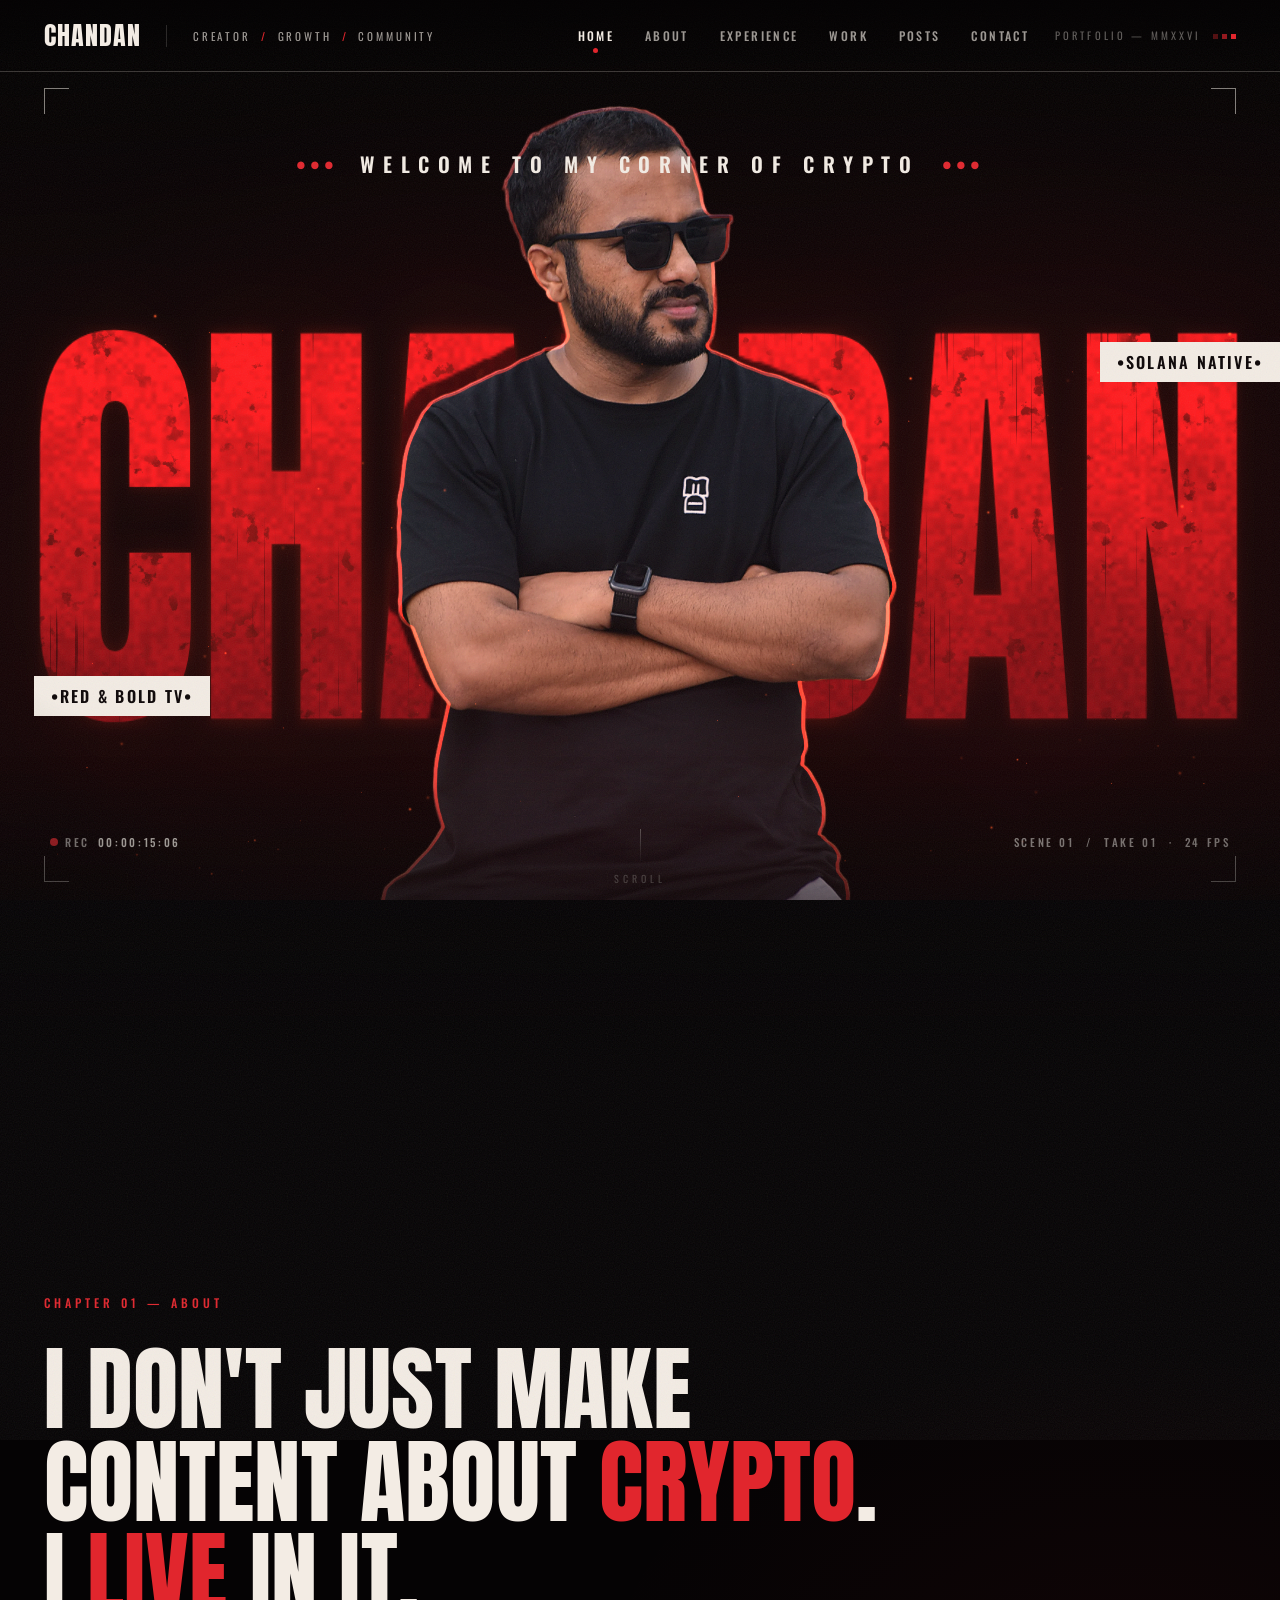
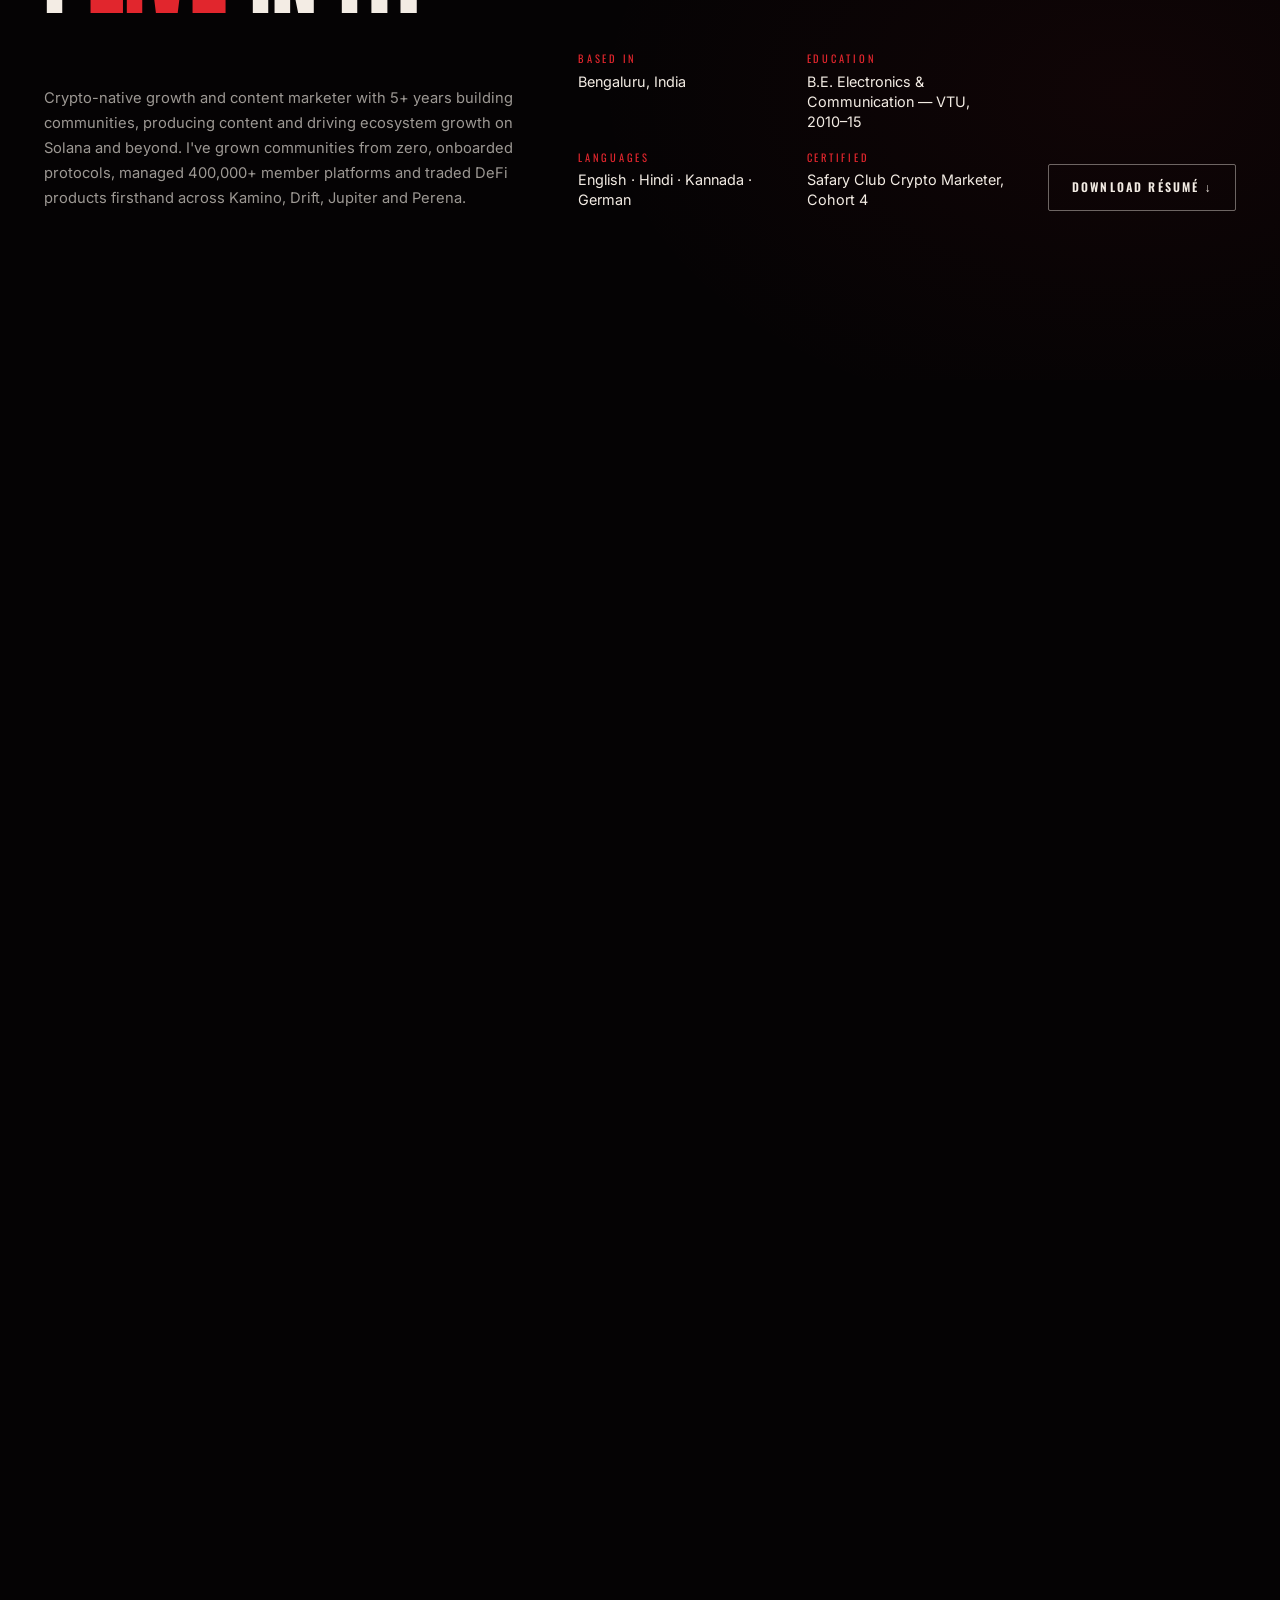
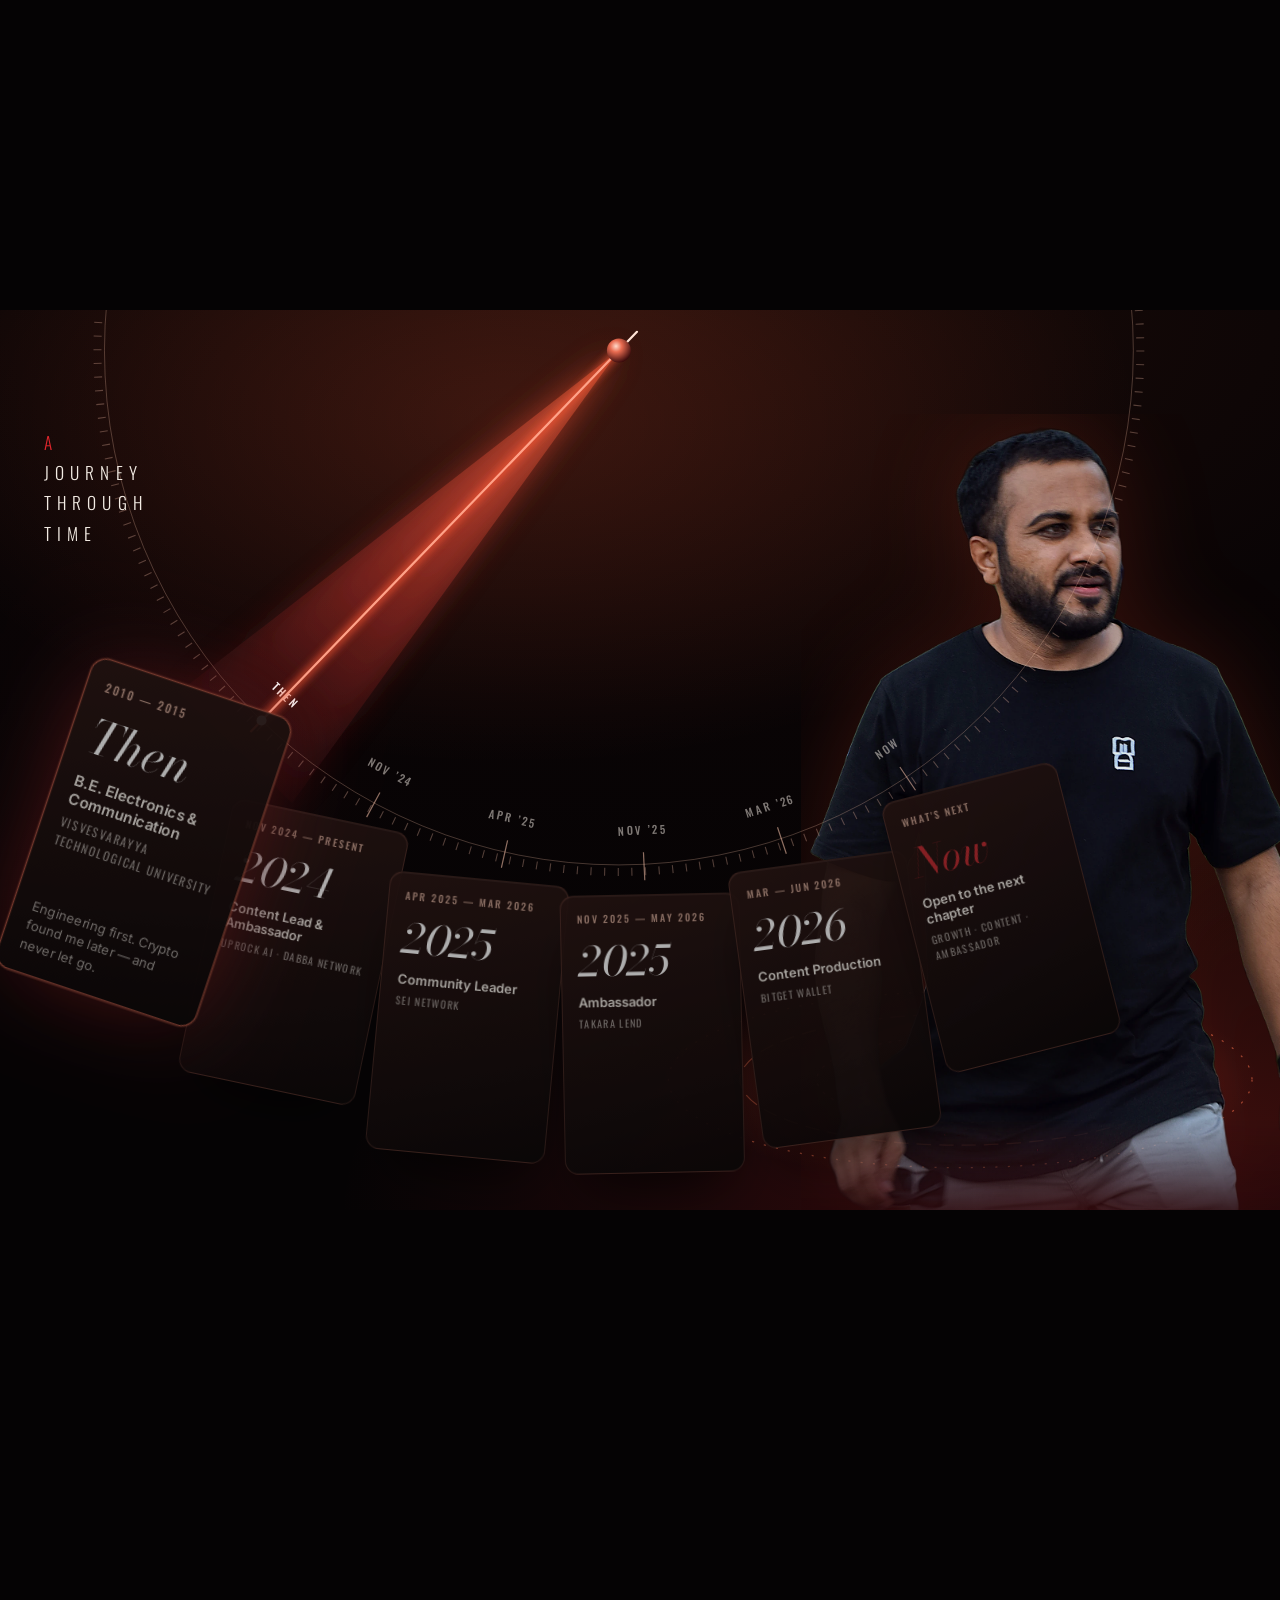
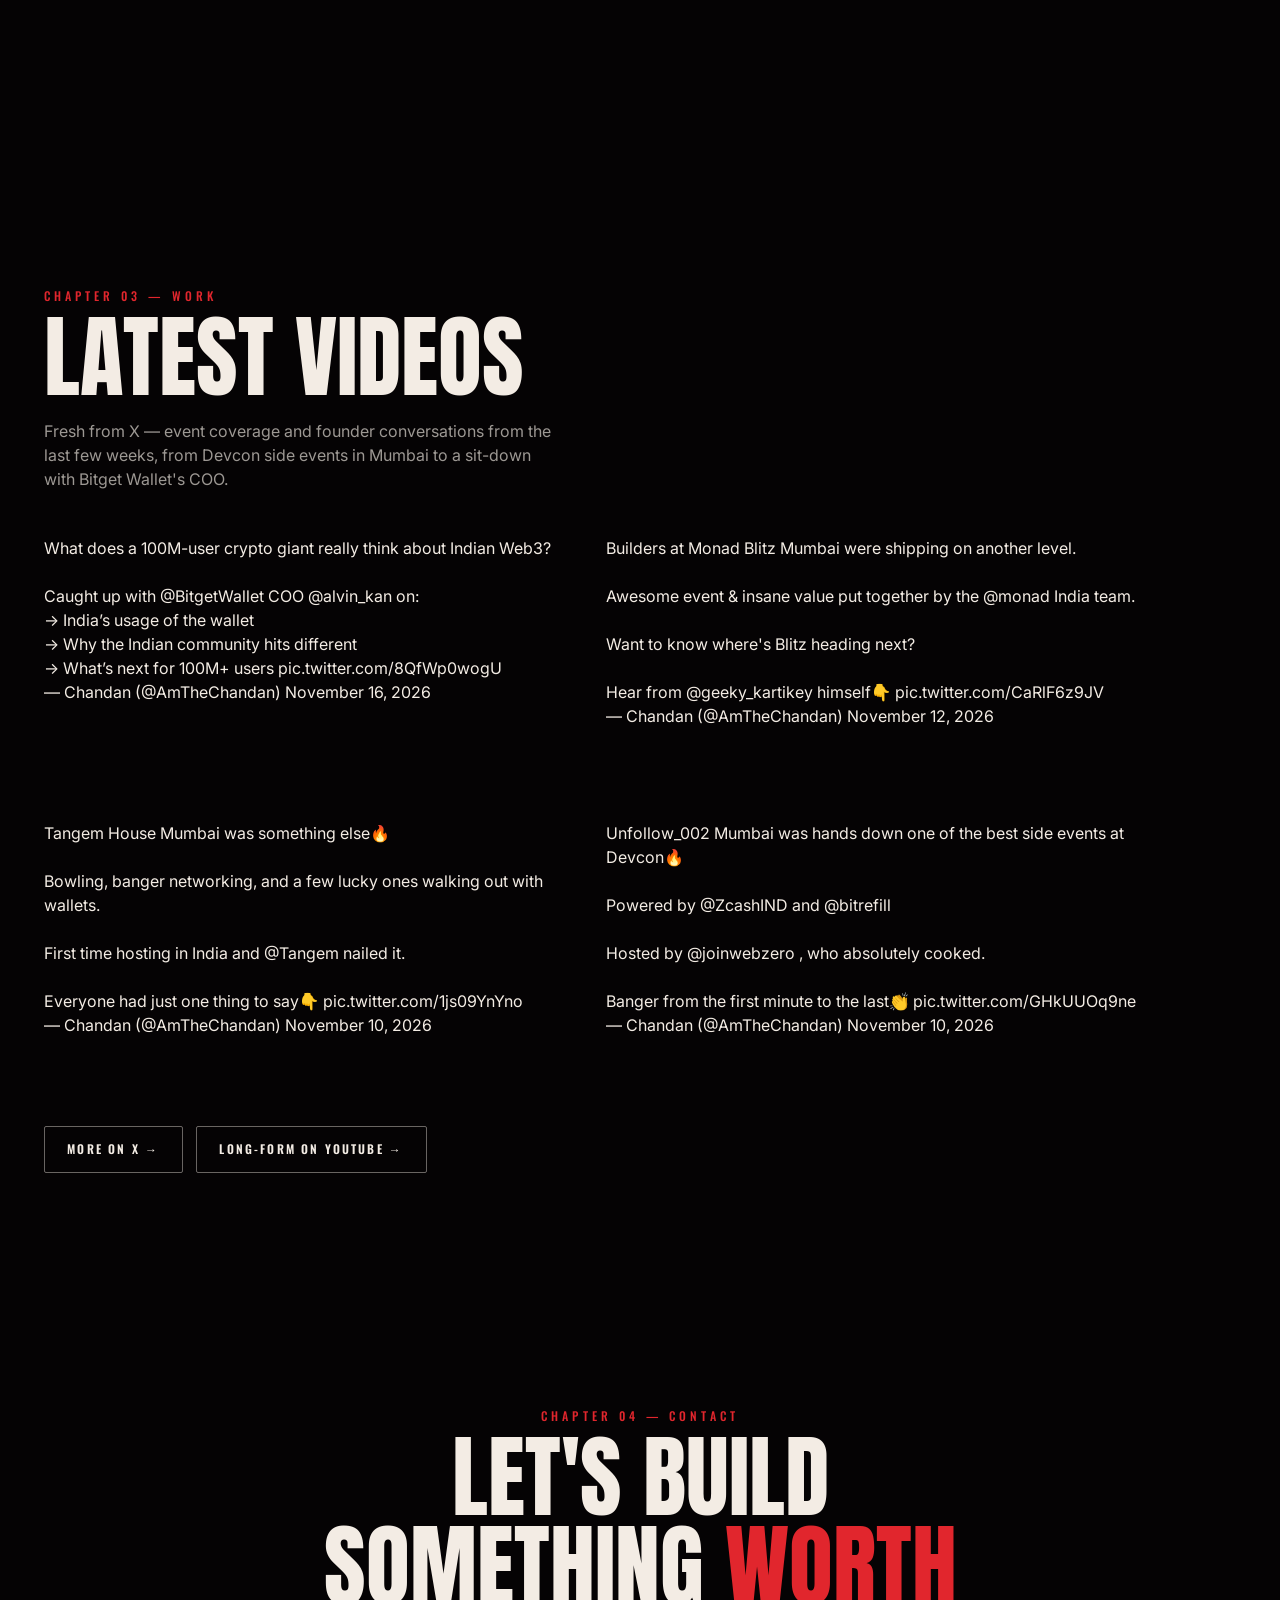
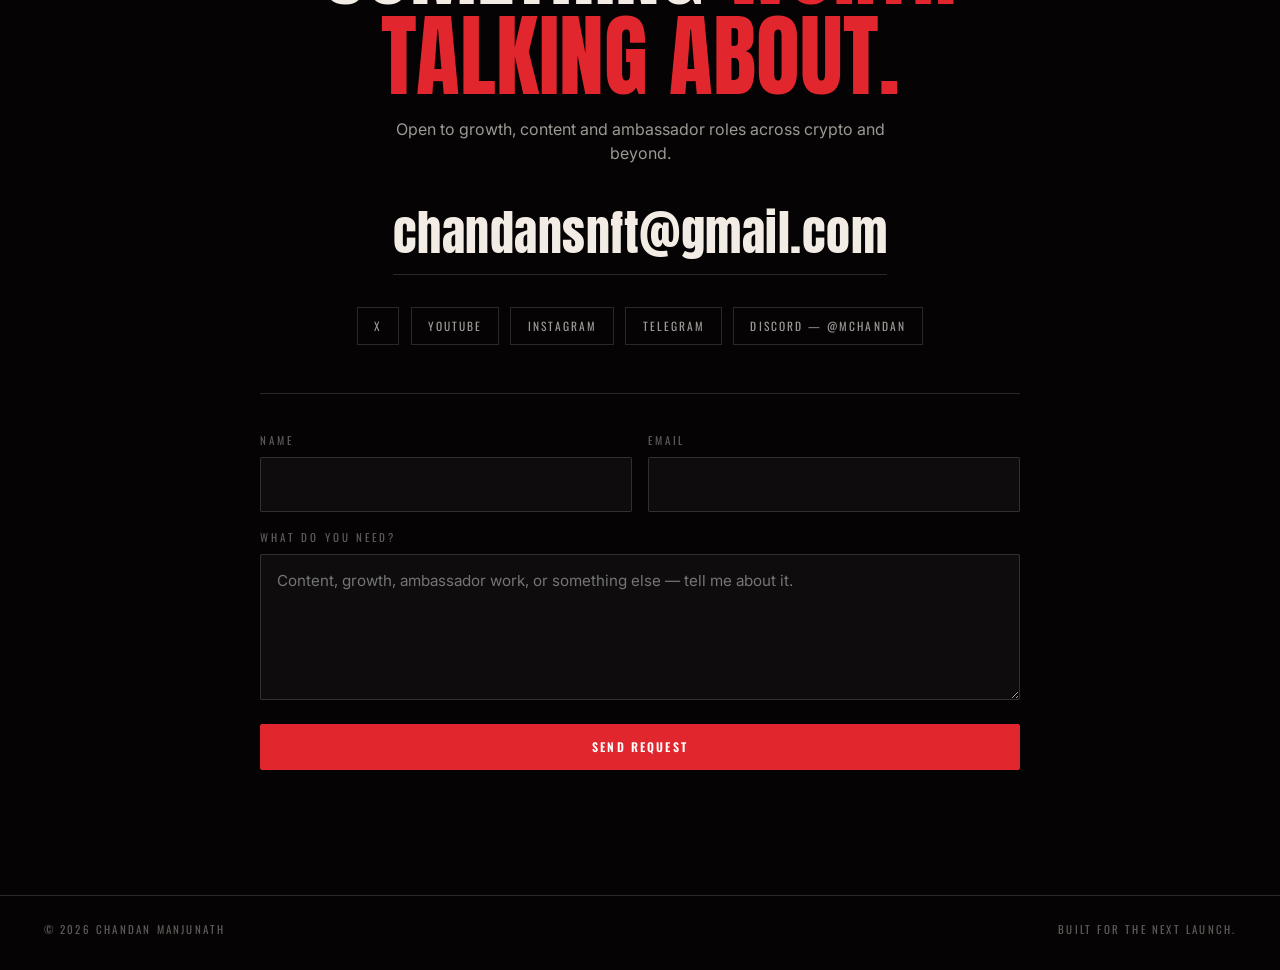
==== commit b6b366c0: "Replace outdated video samples with the latest 4 videos from X Pulled from the signed-in X media tab" ====
--- a/index.html
+++ b/index.html
@@ -243,44 +243,29 @@
   <section class="work" id="work" aria-labelledby="workTitle">
     <div class="work__head">
       <p class="eyebrow">Chapter 03 — Work</p>
-      <h2 id="workTitle">Video samples</h2>
-      <p class="work__lead">A few picks from Red &amp; Bold TV — onboarding, interviews and IRL coverage across the ecosystem.</p>
-    </div>
-
-    <div class="vgrid">
-      <button class="vcard" type="button" data-yt="e2eHtDCoY50">
-        <span class="vcard__thumb"><img loading="lazy" src="https://img.youtube.com/vi/e2eHtDCoY50/hqdefault.jpg" alt="" /><i class="vcard__play">▶</i></span>
-        <strong>Inside Dabba Network</strong>
-        <span>Exclusive talk with Co-Founder Shubhs — origin, decentralisation &amp; the future.</span>
-      </button>
-      <button class="vcard" type="button" data-yt="d0KaP26-RUY">
-        <span class="vcard__thumb"><img loading="lazy" src="https://img.youtube.com/vi/d0KaP26-RUY/hqdefault.jpg" alt="" /><i class="vcard__play">▶</i></span>
-        <strong>Brewing Web3 Coffee</strong>
-        <span>On the ground with @raposacoffee — premier coffee on Solana.</span>
-      </button>
-      <button class="vcard" type="button" data-yt="6QL3csLognY">
-        <span class="vcard__thumb"><img loading="lazy" src="https://img.youtube.com/vi/6QL3csLognY/hqdefault.jpg" alt="" /><i class="vcard__play">▶</i></span>
-        <strong>Singapore Diaries</strong>
-        <span>On location with @KASTcard for a look at real-world crypto spending.</span>
-      </button>
-      <button class="vcard" type="button" data-yt="9c0hPYX3RvE">
-        <span class="vcard__thumb"><img loading="lazy" src="https://img.youtube.com/vi/9c0hPYX3RvE/hqdefault.jpg" alt="" /><i class="vcard__play">▶</i></span>
-        <strong>Onboarding to Jupiter Mobile</strong>
-        <span>Hands-on walkthrough of Solana's fastest mobile trading app.</span>
-      </button>
-      <button class="vcard" type="button" data-yt="H9_UUrFwVRY">
-        <span class="vcard__thumb"><img loading="lazy" src="https://img.youtube.com/vi/H9_UUrFwVRY/hqdefault.jpg" alt="" /><i class="vcard__play">▶</i></span>
-        <strong>Stop Walking For Free</strong>
-        <span>The app paying India in crypto and INR — walk, earn, repeat.</span>
-      </button>
-      <button class="vcard" type="button" data-yt="0l2l3vPPEnU">
-        <span class="vcard__thumb"><img loading="lazy" src="https://img.youtube.com/vi/0l2l3vPPEnU/hqdefault.jpg" alt="" /><i class="vcard__play">▶</i></span>
-        <strong>Solana Breakpoint 2025, Wrapped</strong>
-        <span>The best Web3 event I've ever attended — recap from the ground in the UAE.</span>
-      </button>
-    </div>
-
-    <p class="work__more"><a class="btn btn--ghost" href="https://www.youtube.com/@redandbold" target="_blank" rel="noopener">Watch more on YouTube →</a></p>
+      <h2 id="workTitle">Latest videos</h2>
+      <p class="work__lead">Fresh from X — event coverage and founder conversations from the last few weeks, from Devcon side events in Mumbai to a sit-down with Bitget Wallet's COO.</p>
+    </div>
+
+    <div class="xgrid">
+      <div class="xcard">
+        <blockquote class="twitter-tweet" data-theme="dark"><p lang="en" dir="ltr">What does a 100M-user crypto giant really think about Indian Web3?<br><br>Caught up with <a href="https://x.com/BitgetWallet?ref_src=twsrc%5Etfw">@BitgetWallet</a> COO <a href="https://x.com/alvin_kan?ref_src=twsrc%5Etfw">@alvin_kan</a> on:<br>→ India’s usage of the wallet<br>→ Why the Indian community hits different <br>→ What’s next for 100M+ users <a href="https://t.co/8QfWp0wogU">pic.twitter.com/8QfWp0wogU</a></p>&mdash; Chandan (@AmTheChandan) <a href="https://x.com/AmTheChandan/status/2122194199441248299?ref_src=twsrc%5Etfw">November 16, 2026</a></blockquote>
+      </div>
+      <div class="xcard">
+        <blockquote class="twitter-tweet" data-theme="dark"><p lang="en" dir="ltr">Builders at Monad Blitz Mumbai were shipping on another level.<br><br>Awesome event &amp; insane value put together by the <a href="https://x.com/monad?ref_src=twsrc%5Etfw">@monad</a> India team.<br><br>Want to know where&#39;s Blitz heading next?<br><br>Hear from <a href="https://x.com/geeky_kartikey?ref_src=twsrc%5Etfw">@geeky_kartikey</a> himself👇 <a href="https://t.co/CaRlF6z9JV">pic.twitter.com/CaRlF6z9JV</a></p>&mdash; Chandan (@AmTheChandan) <a href="https://x.com/AmTheChandan/status/2120875202712318121?ref_src=twsrc%5Etfw">November 12, 2026</a></blockquote>
+      </div>
+      <div class="xcard">
+        <blockquote class="twitter-tweet" data-theme="dark"><p lang="en" dir="ltr">Tangem House Mumbai was something else🔥<br><br>Bowling, banger networking, and a few lucky ones walking out with wallets.<br><br>First time hosting in India and <a href="https://x.com/Tangem?ref_src=twsrc%5Etfw">@Tangem</a> nailed it.<br><br>Everyone had just one thing to say👇 <a href="https://t.co/1js09YnYno">pic.twitter.com/1js09YnYno</a></p>&mdash; Chandan (@AmTheChandan) <a href="https://x.com/AmTheChandan/status/2120188329643987298?ref_src=twsrc%5Etfw">November 10, 2026</a></blockquote>
+      </div>
+      <div class="xcard">
+        <blockquote class="twitter-tweet" data-theme="dark"><p lang="en" dir="ltr">Unfollow_002 Mumbai was hands down one of the best side events at Devcon🔥<br><br>Powered by <a href="https://x.com/ZcashIND?ref_src=twsrc%5Etfw">@ZcashIND</a> and <a href="https://x.com/bitrefill?ref_src=twsrc%5Etfw">@bitrefill</a> <br><br>Hosted by <a href="https://x.com/joinwebzero?ref_src=twsrc%5Etfw">@joinwebzero</a> , who absolutely cooked.<br><br>Banger from the first minute to the last👏 <a href="https://t.co/GHkUUOq9ne">pic.twitter.com/GHkUUOq9ne</a></p>&mdash; Chandan (@AmTheChandan) <a href="https://x.com/AmTheChandan/status/2120079264121020903?ref_src=twsrc%5Etfw">November 10, 2026</a></blockquote>
+      </div>
+    </div>
+
+    <p class="work__more">
+      <a class="btn btn--ghost" href="https://x.com/AmTheChandan/media" target="_blank" rel="noopener">More on X →</a>
+      <a class="btn btn--ghost" href="https://www.youtube.com/@redandbold" target="_blank" rel="noopener">Long-form on YouTube →</a>
+    </p>
   </section>
 
   <!-- ====================== CHAPTER 04 — CONTACT (interim) ====================== -->
@@ -340,6 +325,7 @@
   .jcard__more{opacity:1!important;transform:none!important}
 </style></noscript>
 
+<script async src="https://platform.twitter.com/widgets.js" charset="utf-8"></script>
 <script type="module" src="js/cine/main.js"></script>
 </body>
 </html>
--- a/css/cine.css
+++ b/css/cine.css
@@ -414,24 +414,18 @@
 /* ------------------------------------------------------------------ */
 /* Chapter 03 — work (interim; rebuilt as a cinematic scene next)       */
 /* ------------------------------------------------------------------ */
-.work, .contact { position: relative; background: var(--bg); padding: clamp(5rem, 13vh, 9rem) var(--edge); }
+.work, .contact { position: relative; background: var(--bg); padding: clamp(5rem, 13vh, 9rem) var(--edge); scroll-margin-top: var(--hdr-h); }
 .work__head h2, .contact h2 {
   font-family: var(--f-display); font-weight: 400; text-transform: uppercase; line-height: 1;
   font-size: clamp(2.6rem, 7vw, 6.4rem); margin: 0.5rem 0 1rem;
 }
 .work__lead, .contact__lead { color: var(--dim); max-width: 52ch; }
-.vgrid { display: grid; grid-template-columns: repeat(3, 1fr); gap: clamp(1rem, 2vw, 1.8rem); margin-top: clamp(2rem, 5vh, 3.4rem); }
-.vcard { display: flex; flex-direction: column; gap: 0.45rem; text-align: left; background: none; border: 0; padding: 0; cursor: pointer; }
-.vcard__thumb { position: relative; aspect-ratio: 16 / 9; overflow: hidden; border-radius: 8px; border: 1px solid var(--line); background: #120708; margin-bottom: 0.5rem; }
-.vcard__thumb img { width: 100%; height: 100%; object-fit: cover; filter: saturate(0.8) brightness(0.82); transition: transform 0.6s ease, filter 0.6s ease; }
-.vcard:hover .vcard__thumb img { transform: scale(1.05); filter: none; }
-.vcard__play { position: absolute; inset: 0; margin: auto; width: 54px; height: 54px; border-radius: 50%; display: grid; place-items: center; font-style: normal; font-size: 14px; color: #fff; background: var(--red); box-shadow: 0 10px 30px -6px rgba(225, 38, 45, 0.6); }
-.vcard__thumb iframe { position: absolute; inset: 0; width: 100%; height: 100%; border: 0; }
-.vcard strong { font-weight: 600; }
-.vcard > span:last-child { color: var(--dim); font-size: 0.88rem; line-height: 1.5; }
-.work__more { margin-top: clamp(2rem, 5vh, 3.4rem); }
-@media (max-width: 900px) { .vgrid { grid-template-columns: 1fr 1fr; } }
-@media (max-width: 600px) { .vgrid { grid-template-columns: 1fr; } }
+/* X embeds: the iframe brings its own card, we just lay them out */
+.xgrid { display: grid; grid-template-columns: repeat(2, minmax(0, 1fr)); gap: clamp(1rem, 2vw, 1.8rem); margin-top: clamp(2rem, 5vh, 3.4rem); align-items: start; max-width: 1100px; }
+.xcard { display: flex; justify-content: center; min-height: 260px; }
+.xcard .twitter-tweet { margin: 0 !important; width: 100%; }
+.work__more { display: flex; flex-wrap: wrap; gap: 0.8rem; margin-top: clamp(2rem, 5vh, 3.4rem); }
+@media (max-width: 800px) { .xgrid { grid-template-columns: 1fr; } }
 
 /* ------------------------------------------------------------------ */
 /* Chapter 04 — contact (interim)                                       */
